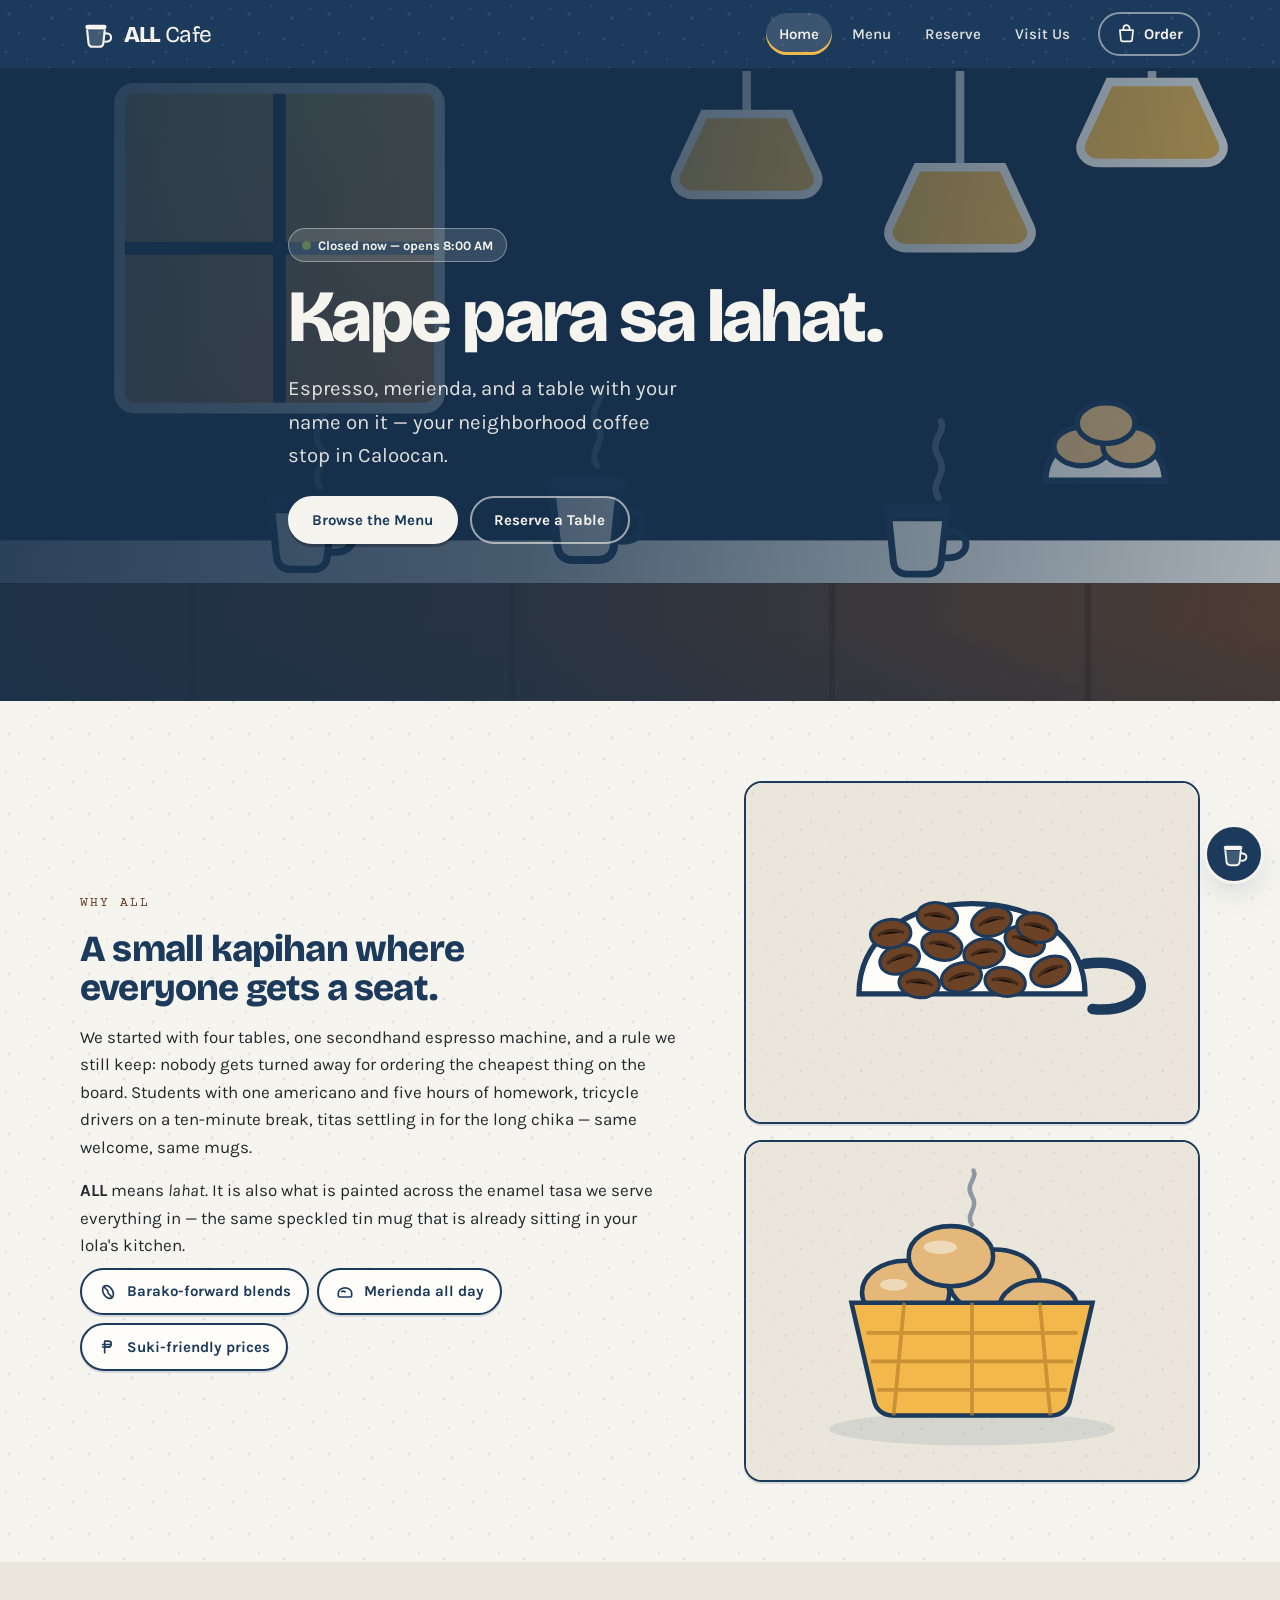
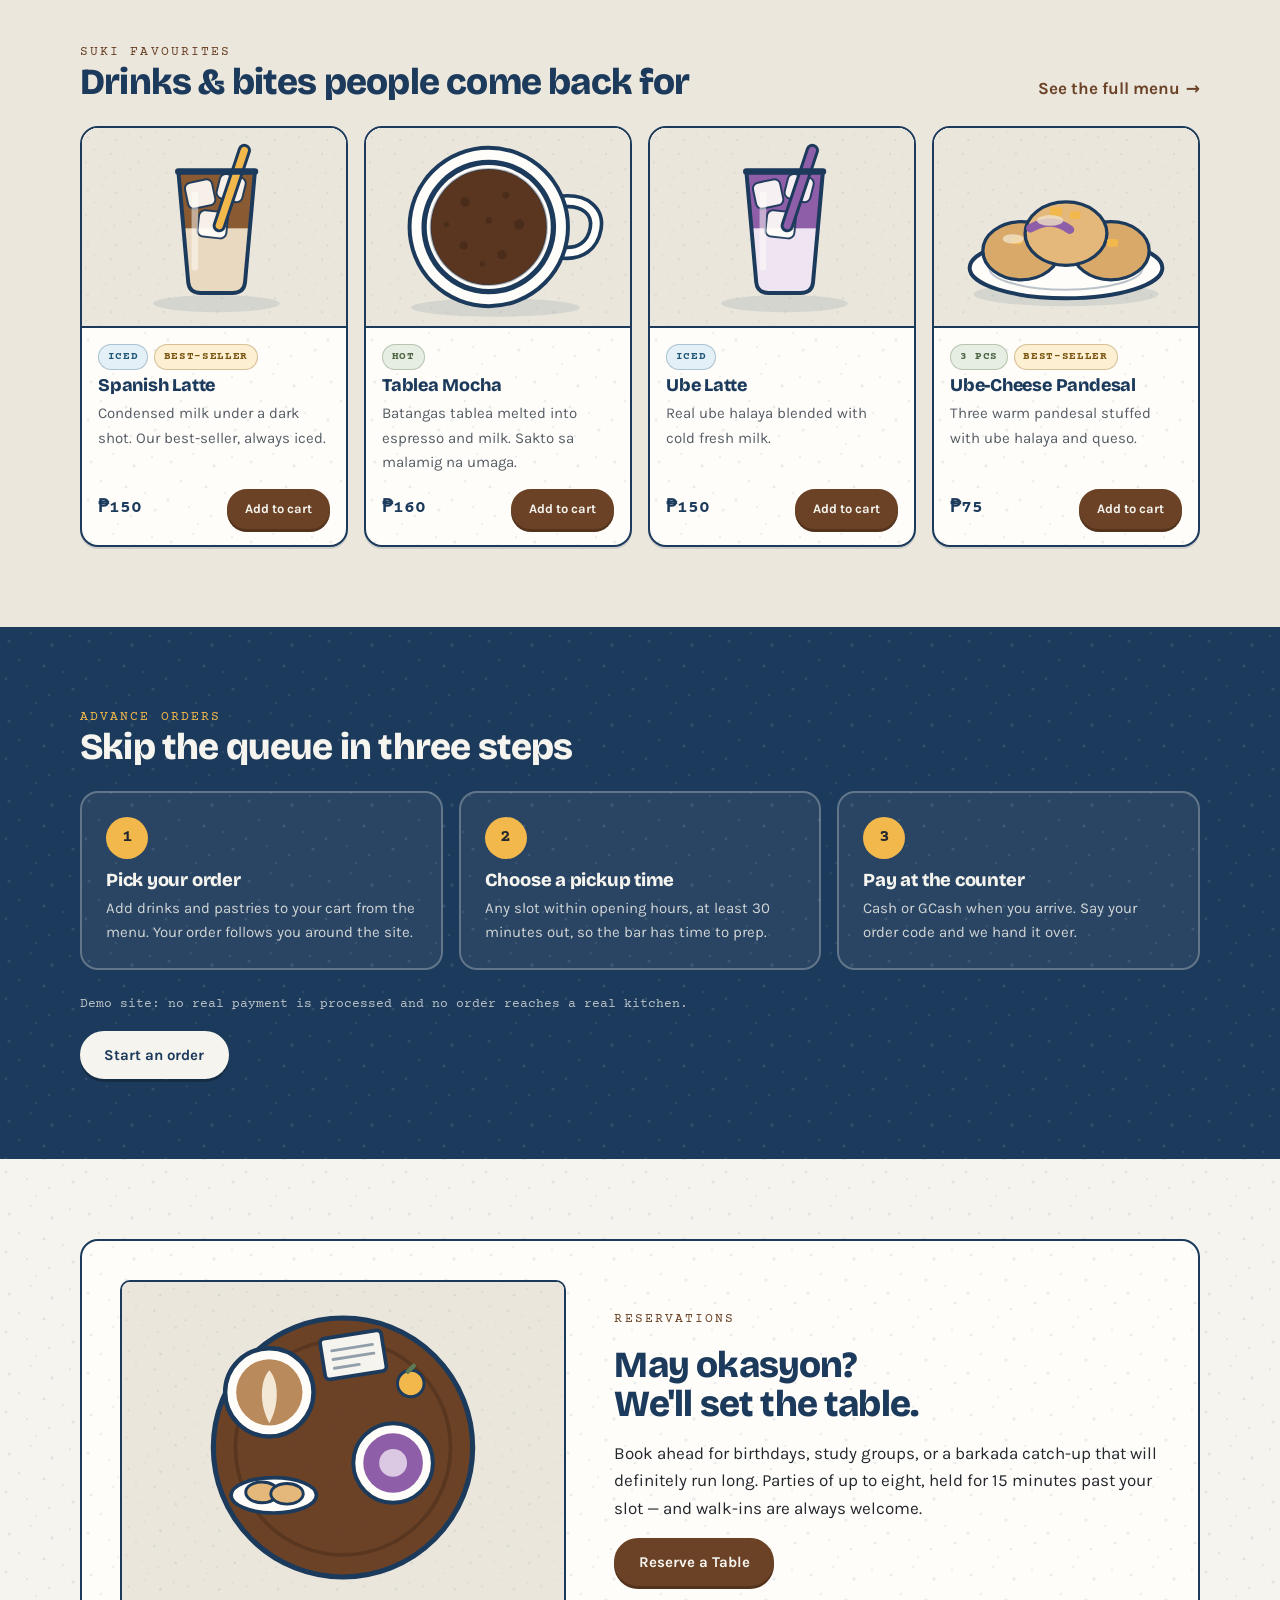
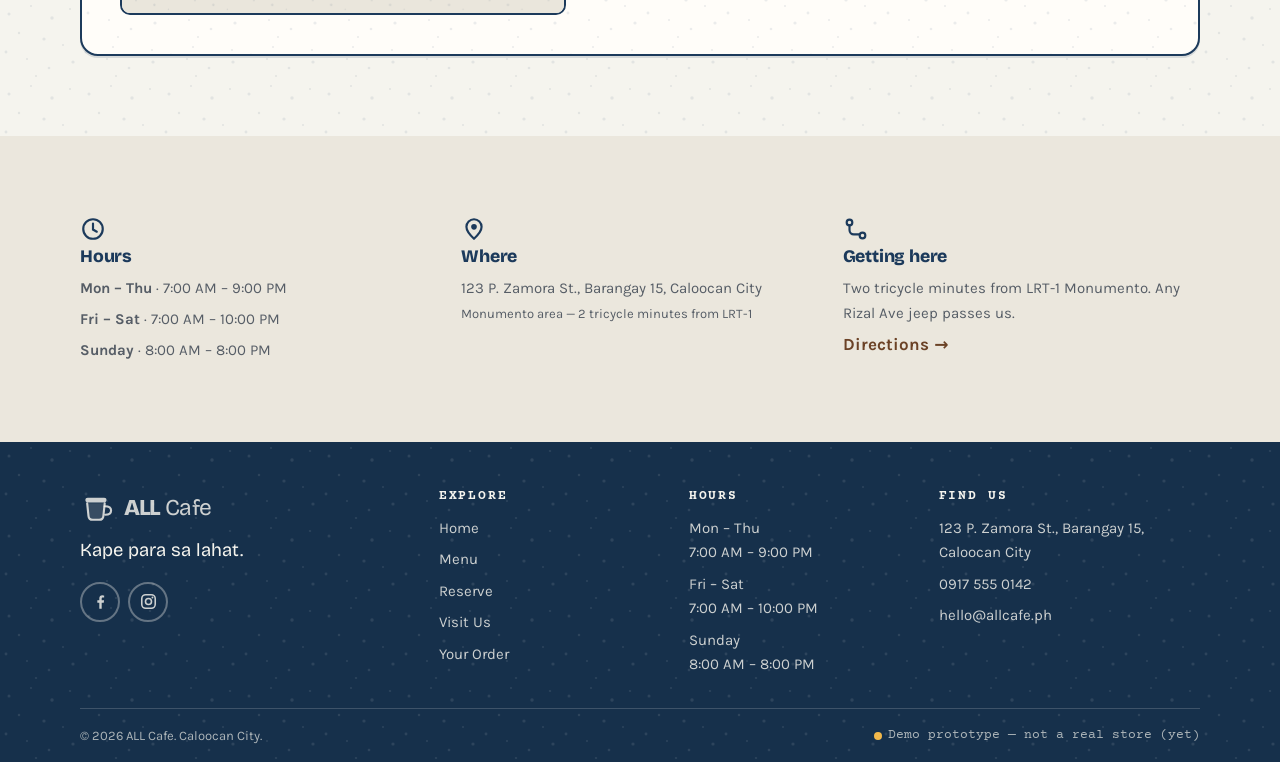
==== index.html @ f0636546 "Add files via upload" ====
<!DOCTYPE html>
<html lang="en">
<head>
<meta charset="utf-8">
<meta name="viewport" content="width=device-width, initial-scale=1">
<title>ALL Cafe — Kape para sa lahat. | Caloocan City</title>
<meta name="description" content="A neighborhood kapihan in Caloocan City. Espresso, merienda and a table with your name on it. Browse the menu, order ahead for pickup, or reserve a table.">
<meta name="theme-color" content="#1C3A5B">
<meta property="og:type" content="website">
<meta property="og:title" content="ALL Cafe — Kape para sa lahat.">
<meta property="og:description" content="A neighborhood kapihan in Caloocan City. Espresso, merienda and a table with your name on it.">
<meta property="og:image" content="images/hero/kapihan-counter.svg">
<link rel="icon" href="assets/favicon.svg" type="image/svg+xml">
<link rel="preconnect" href="https://fonts.googleapis.com">
<link rel="preconnect" href="https://fonts.gstatic.com" crossorigin>
<link rel="stylesheet" href="https://fonts.googleapis.com/css2?family=Bricolage+Grotesque:opsz,wght@12..96,400;12..96,600;12..96,800&family=Karla:wght@400;500;700&family=Courier+Prime:wght@400;700&display=swap">
<link rel="stylesheet" href="css/base.css">
<link rel="stylesheet" href="css/components.css">
<link rel="stylesheet" href="css/pages.css">
</head>
<body>

<div data-include="header"></div>
<noscript>
  <p class="noscript-note">
    This prototype uses JavaScript for its navigation, cart and chat.
    Pages: <a href="index.html">Home</a> · <a href="menu.html">Menu</a> ·
    <a href="reservation.html">Reserve</a> · <a href="contact.html">Visit Us</a> ·
    <a href="order.html">Your Order</a>
  </p>
</noscript>

<main id="main">

  <!-- ============================ Hero ============================ -->
  <section class="hero">
    <div class="hero__media">
      <img src="images/hero/kapihan-counter.svg" alt="The ALL Cafe counter at opening time, with enamel mugs steaming under warm pendant lights" width="1200" height="800">
    </div>
    <div class="wrap hero__inner">
      <p class="pill" data-open-status></p>
      <h1 class="hero__title">Kape para sa lahat.</h1>
      <p class="hero__sub">
        Espresso, merienda, and a table with your name on it &mdash;
        your neighborhood coffee stop in Caloocan.
      </p>
      <div class="hero__actions">
        <a class="btn btn--enamel" href="menu.html">Browse the Menu</a>
        <a class="btn btn--ghost-light" href="reservation.html">Reserve a Table</a>
      </div>
    </div>
  </section>

  <!-- ======================= Why ALL (story) ====================== -->
  <section class="section" aria-labelledby="why-heading">
    <div class="wrap story">
      <div class="story__copy stack">
        <p class="eyebrow">Why ALL</p>
        <h2 id="why-heading">A small kapihan where everyone gets a seat.</h2>
        <p>
          We started with four tables, one secondhand espresso machine, and a rule we still keep:
          nobody gets turned away for ordering the cheapest thing on the board. Students with one
          americano and five hours of homework, tricycle drivers on a ten-minute break, titas
          settling in for the long chika &mdash; same welcome, same mugs.
        </p>
        <p>
          <strong>ALL</strong> means <em>lahat</em>. It is also what is painted across the enamel
          tasa we serve everything in &mdash; the same speckled tin mug that is already sitting in
          your lola's kitchen.
        </p>
        <ul class="chip-row">
          <li class="chip"><img src="assets/icons/bean.svg" alt="" width="24" height="24">Barako-forward blends</li>
          <li class="chip"><img src="assets/icons/bread.svg" alt="" width="24" height="24">Merienda all day</li>
          <li class="chip"><img src="assets/icons/peso.svg" alt="" width="24" height="24">Suki-friendly prices</li>
        </ul>
      </div>
      <div class="story__art">
        <img class="tasa" src="images/story/roasted-beans.svg" alt="A scoop of freshly roasted barako beans" width="600" height="450" loading="lazy">
        <img class="tasa" src="images/story/pandesal-basket.svg" alt="A basket of warm pandesal on the counter" width="600" height="450" loading="lazy">
      </div>
    </div>
  </section>

  <!-- ======================== Featured menu ======================= -->
  <section class="section section--tint" aria-labelledby="featured-heading">
    <div class="wrap">
      <div class="section__head">
        <div>
          <p class="eyebrow">Suki favourites</p>
          <h2 id="featured-heading">Drinks &amp; bites people come back for</h2>
        </div>
        <a class="link-arrow" href="menu.html">See the full menu</a>
      </div>
      <div class="card-grid" data-featured-grid>
        <!-- rendered from menu-data.js by home.js -->
      </div>
    </div>
  </section>

  <!-- ==================== How ordering ahead works ================= -->
  <section class="section section--dark" aria-labelledby="how-heading">
    <div class="wrap">
      <p class="eyebrow">Advance orders</p>
      <h2 id="how-heading">Skip the queue in three steps</h2>
      <ol class="steps">
        <li class="step">
          <span class="step__num">1</span>
          <h3>Pick your order</h3>
          <p>Add drinks and pastries to your cart from the menu. Your order follows you around the site.</p>
        </li>
        <li class="step">
          <span class="step__num">2</span>
          <h3>Choose a pickup time</h3>
          <p>Any slot within opening hours, at least 30 minutes out, so the bar has time to prep.</p>
        </li>
        <li class="step">
          <span class="step__num">3</span>
          <h3>Pay at the counter</h3>
          <p>Cash or GCash when you arrive. Say your order code and we hand it over.</p>
        </li>
      </ol>
      <p class="how__note">Demo site: no real payment is processed and no order reaches a real kitchen.</p>
      <a class="btn btn--enamel" href="menu.html">Start an order</a>
    </div>
  </section>

  <!-- ===================== Reservation teaser ===================== -->
  <section class="section" aria-labelledby="reserve-heading">
    <div class="wrap teaser tasa">
      <div class="teaser__art">
        <img src="images/story/table-for-two.svg" alt="A table set for two with mugs, pandesal and a notebook, seen from above" width="600" height="450" loading="lazy">
      </div>
      <div class="teaser__copy stack">
        <p class="eyebrow">Reservations</p>
        <h2 id="reserve-heading">May okasyon? We'll set the table.</h2>
        <p>
          Book ahead for birthdays, study groups, or a barkada catch-up that will definitely run long.
          Parties of up to eight, held for 15 minutes past your slot &mdash; and walk-ins are always welcome.
        </p>
        <a class="btn btn--primary" href="reservation.html">Reserve a Table</a>
      </div>
    </div>
  </section>

  <!-- ========================= Visit strip ======================== -->
  <section class="section section--tint" aria-labelledby="visit-heading">
    <div class="wrap">
      <h2 id="visit-heading" class="visually-hidden">Visit us</h2>
      <div class="visit-strip">
        <div class="visit-strip__col">
          <img src="assets/icons/clock.svg" alt="" width="24" height="24">
          <h3>Hours</h3>
          <ul class="plain-list" data-hours-list></ul>
        </div>
        <div class="visit-strip__col">
          <img src="assets/icons/pin.svg" alt="" width="24" height="24">
          <h3>Where</h3>
          <p data-address></p>
        </div>
        <div class="visit-strip__col">
          <img src="assets/icons/route.svg" alt="" width="24" height="24">
          <h3>Getting here</h3>
          <p>Two tricycle minutes from LRT-1 Monumento. Any Rizal Ave jeep passes us.</p>
          <a class="link-arrow" href="contact.html">Directions</a>
        </div>
      </div>
    </div>
  </section>

</main>

<div data-include="footer"></div>

<script src="js/include.js" defer></script>
<script src="js/menu-data.js" defer></script>
<script src="js/cart.js" defer></script>
<script src="js/cards.js" defer></script>
<script src="js/chat.js" defer></script>
<script src="js/home.js" defer></script>
</body>
</html>
---- css/base.css ----
/* ==========================================================================
   ALL Cafe — base.css
   Reset, design tokens and typography. The palette comes from the enamel
   tasa: navy rim, speckled enamel white, espresso, ripe mango, leaf green.
   ========================================================================== */

:root {
  /* ---- colour ---- */
  --asul: #1C3A5B;          /* enamel-rim navy: header, footer, rims, display type */
  --asul-deep: #16304B;     /* pressed / footer base */
  --asul-soft: rgba(28, 58, 91, .14);
  --enamel: #F5F4EE;        /* speckled enamel white: page background */
  --enamel-2: #EBE7DD;      /* alternating band */
  --surface: #FFFDF9;       /* card face */
  --kape: #6B4226;          /* espresso: primary buttons + links (7.6:1 on enamel) */
  --kape-deep: #54331D;
  --mangga: #F2B84B;        /* ripe mango: prices, badges, cart dot (bg only) */
  --mangga-soft: #FCEFD2;
  --dahon: #5C7A54;         /* leaf green: fills, open-now dot */
  --dahon-ink: #4A6343;     /* the text-safe green (6.0:1 on enamel) */
  --dahon-soft: #E6EDE2;
  --tinta: #23282E;         /* ink: body copy (13.5:1 on enamel) */
  --tinta-soft: #565D66;
  --pula: #B3261E;          /* error only */
  --pula-soft: #FBEAE9;

  /* ---- type ---- */
  --font-display: 'Bricolage Grotesque', 'Arial Black', 'Segoe UI', system-ui, sans-serif;
  --font-body: 'Karla', 'Segoe UI', system-ui, -apple-system, sans-serif;
  --font-chit: 'Courier Prime', 'Courier New', ui-monospace, monospace;

  --fs-display: clamp(2.6rem, 1.55rem + 4.6vw, 4.6rem);
  --fs-h1: clamp(2rem, 1.42rem + 2.5vw, 3.1rem);
  --fs-h2: clamp(1.55rem, 1.22rem + 1.45vw, 2.3rem);
  --fs-h3: clamp(1.15rem, 1.05rem + .45vw, 1.4rem);
  --fs-body: 1.0625rem;
  --fs-sm: .9375rem;
  --fs-xs: .8125rem;

  /* ---- space (4px base) ---- */
  --s1: .25rem;  --s2: .5rem;   --s3: .75rem;  --s4: 1rem;
  --s5: 1.5rem;  --s6: 2rem;    --s7: 3rem;    --s8: 4.5rem;

  /* ---- shape ---- */
  --wrap: 1120px;
  --radius: 18px;
  --radius-sm: 10px;
  --radius-pill: 999px;
  --rim-w: 2px;
  --rim: var(--rim-w) solid var(--asul);
  --shadow-1: 0 2px 0 var(--asul-soft);
  --shadow-2: 0 14px 34px -18px rgba(28, 58, 91, .55);
  --header-h: 68px;

  /* The enamelware speckle, inlined so it costs no request.
     Source file: assets/speckle.svg — keep the two in step if you edit it. */
  --speckle: url("data:image/svg+xml,%3Csvg xmlns='http://www.w3.org/2000/svg' width='80' height='80' viewBox='0 0 80 80'%3E%3Cg fill='%231C3A5B' opacity='.09'%3E%3Ccircle cx='9' cy='14' r='1.5'/%3E%3Ccircle cx='31' cy='6' r='1'/%3E%3Ccircle cx='52' cy='18' r='1.7'/%3E%3Ccircle cx='70' cy='9' r='1.1'/%3E%3Ccircle cx='19' cy='33' r='1.2'/%3E%3Ccircle cx='44' cy='39' r='1.6'/%3E%3Ccircle cx='63' cy='45' r='1'/%3E%3Ccircle cx='6' cy='52' r='1.4'/%3E%3Ccircle cx='27' cy='59' r='1'/%3E%3Ccircle cx='49' cy='68' r='1.3'/%3E%3Ccircle cx='73' cy='62' r='1.6'/%3E%3Ccircle cx='36' cy='76' r='1.1'/%3E%3C/g%3E%3C/svg%3E");
  --speckle-light: url("data:image/svg+xml,%3Csvg xmlns='http://www.w3.org/2000/svg' width='80' height='80' viewBox='0 0 80 80'%3E%3Cg fill='%23F5F4EE' opacity='.10'%3E%3Ccircle cx='9' cy='14' r='1.5'/%3E%3Ccircle cx='31' cy='6' r='1'/%3E%3Ccircle cx='52' cy='18' r='1.7'/%3E%3Ccircle cx='70' cy='9' r='1.1'/%3E%3Ccircle cx='19' cy='33' r='1.2'/%3E%3Ccircle cx='44' cy='39' r='1.6'/%3E%3Ccircle cx='63' cy='45' r='1'/%3E%3Ccircle cx='6' cy='52' r='1.4'/%3E%3Ccircle cx='27' cy='59' r='1'/%3E%3Ccircle cx='49' cy='68' r='1.3'/%3E%3Ccircle cx='73' cy='62' r='1.6'/%3E%3Ccircle cx='36' cy='76' r='1.1'/%3E%3C/g%3E%3C/svg%3E");
}

/* ---------- reset ---------- */
*, *::before, *::after { box-sizing: border-box; }
* { margin: 0; }

/* Components below set `display` on classes, which would otherwise beat the
   user-agent [hidden] rule and leave hidden views on screen. The view
   switching on the order and reservation pages depends on this. */
[hidden] { display: none !important; }

html { -webkit-text-size-adjust: 100%; scroll-behavior: smooth; }

body {
  min-height: 100svh;
  display: flex;
  flex-direction: column;
  font-family: var(--font-body);
  font-size: var(--fs-body);
  line-height: 1.62;
  color: var(--tinta);
  background-color: var(--enamel);
  background-image: var(--speckle);
  -webkit-font-smoothing: antialiased;
}

img, svg, picture { display: block; max-width: 100%; }
img { height: auto; }
input, button, textarea, select { font: inherit; color: inherit; }
button { cursor: pointer; }

h1, h2, h3, h4 {
  font-family: var(--font-display);
  font-weight: 800;
  line-height: 1.06;
  letter-spacing: -.022em;
  color: var(--asul);
  text-wrap: balance;
}
h1 { font-size: var(--fs-h1); }
h2 { font-size: var(--fs-h2); }
h3 { font-size: var(--fs-h3); letter-spacing: -.012em; }
p { text-wrap: pretty; }

a { color: var(--kape); text-underline-offset: .18em; text-decoration-thickness: .08em; }
a:hover { color: var(--kape-deep); }

/* One focus style, legible on enamel and on navy alike. */
:focus-visible {
  outline: 3px solid var(--asul);
  outline-offset: 3px;
  border-radius: 4px;
}
.on-dark :focus-visible, .site-header :focus-visible, .site-footer :focus-visible {
  outline-color: var(--mangga);
}

/* ---------- layout helpers ---------- */
.wrap { width: min(100% - 2.5rem, var(--wrap)); margin-inline: auto; }
@media (max-width: 480px) { .wrap { width: min(100% - 1.75rem, var(--wrap)); } }

.section { padding-block: clamp(2.75rem, 1.5rem + 5vw, 5rem); }
.section--tint { background: var(--enamel-2); }
.section--dark { background: var(--asul); background-image: var(--speckle-light); color: var(--enamel); }
.section--dark h2, .section--dark h3 { color: var(--enamel); }

.stack > * + * { margin-top: var(--s4); }
.lede { font-size: clamp(1.05rem, 1rem + .35vw, 1.2rem); color: var(--tinta-soft); max-width: 62ch; }
.eyebrow {
  font-family: var(--font-chit);
  font-size: var(--fs-xs);
  letter-spacing: .16em;
  text-transform: uppercase;
  color: var(--kape);
}
.section--dark .eyebrow { color: var(--mangga); }

/* ---------- utilities ---------- */
.visually-hidden {
  position: absolute; width: 1px; height: 1px; padding: 0;
  overflow: hidden; clip: rect(0 0 0 0); clip-path: inset(50%); white-space: nowrap; border: 0;
}
.skip-link {
  position: absolute; left: var(--s4); top: -100px; z-index: 200;
  background: var(--mangga); color: var(--tinta);
  padding: var(--s3) var(--s4); border-radius: var(--radius-sm); font-weight: 700;
  transition: top .15s ease;
}
.skip-link:focus { top: var(--s3); }

.price { font-family: var(--font-chit); font-weight: 700; color: var(--asul); font-variant-numeric: tabular-nums; }
.text-center { text-align: center; }

/* The signature: a surface served on the cafe's own enamelware. */
.tasa {
  background-color: var(--surface);
  background-image: var(--speckle);
  border: var(--rim);
  border-radius: var(--radius);
  box-shadow: var(--shadow-1);
}

.noscript-note {
  background: var(--mangga); color: var(--tinta);
  padding: var(--s3) var(--s4); text-align: center; font-weight: 700; font-size: var(--fs-sm);
}

@media (prefers-reduced-motion: reduce) {
  html { scroll-behavior: auto; }
  *, *::before, *::after {
    animation-duration: .001ms !important; animation-iteration-count: 1 !important;
    transition-duration: .001ms !important; scroll-behavior: auto !important;
  }
}
---- css/components.css ----
/* ==========================================================================
   ALL Cafe — components.css
   The shared shell (header/footer), plus every reusable piece: buttons,
   enamel-rim cards, forms, toasts, steppers and the chat widget.
   ========================================================================== */

/* ==========================================================================
   1. Header
   ========================================================================== */
.site-header {
  position: sticky; top: 0; z-index: 60;
  background: var(--asul);
  background-image: var(--speckle-light);
  color: var(--enamel);
  border-bottom: 3px solid var(--asul-deep);
}
.header__inner {
  display: flex; align-items: center; gap: var(--s4);
  min-height: var(--header-h);
}

.logo {
  display: inline-flex; align-items: center; gap: .6rem;
  color: var(--enamel); text-decoration: none; flex: 0 0 auto;
}
.logo svg { width: 34px; height: 34px; flex: none; }
.logo__word {
  font-family: var(--font-display); font-size: 1.42rem; letter-spacing: -.03em;
  font-weight: 400; line-height: 1; padding-top: 2px;
}
.logo__word b { font-weight: 800; }

.nav { margin-inline-start: auto; }
.nav__list { display: flex; align-items: center; gap: var(--s2); list-style: none; padding: 0; }
.nav__link {
  display: block; padding: .55rem .8rem; border-radius: var(--radius-pill);
  color: var(--enamel); text-decoration: none; font-weight: 600; font-size: var(--fs-sm);
  opacity: .88; transition: background-color .16s ease, opacity .16s ease;
}
.nav__link:hover { color: var(--enamel); opacity: 1; background: rgba(245, 244, 238, .12); }
.nav__link[aria-current='page'] {
  opacity: 1; background: rgba(245, 244, 238, .14);
  box-shadow: inset 0 -3px 0 var(--mangga);
}

.header__actions { display: flex; align-items: center; gap: var(--s2); }

.cart-btn {
  position: relative; display: inline-flex; align-items: center; gap: .45rem;
  min-height: 44px; padding: .5rem .95rem;
  border: 2px solid rgba(245, 244, 238, .5); border-radius: var(--radius-pill);
  color: var(--enamel); text-decoration: none; font-weight: 700; font-size: var(--fs-sm);
  transition: background-color .16s ease, border-color .16s ease;
}
.cart-btn:hover { color: var(--enamel); background: rgba(245, 244, 238, .14); border-color: var(--enamel); }
.cart-btn svg { width: 21px; height: 21px; }
.cart-btn__count {
  min-width: 22px; height: 22px; padding: 0 .3rem;
  display: grid; place-items: center;
  background: var(--mangga); color: var(--tinta);
  border-radius: var(--radius-pill);
  font-family: var(--font-chit); font-weight: 700; font-size: .8rem; line-height: 1;
}
.cart-btn__count[hidden] { display: none; }
.cart-btn.is-bumped { animation: bump .38s ease; }
@keyframes bump { 30% { transform: scale(1.11); } 60% { transform: scale(.97); } }

.nav-toggle {
  display: none; width: 44px; height: 44px; place-items: center;
  background: transparent; border: 2px solid rgba(245, 244, 238, .5);
  border-radius: var(--radius-pill); color: var(--enamel);
}
.nav-toggle svg { width: 22px; height: 22px; }

/* full-screen sheet under 768px */
.mobile-nav {
  position: fixed; inset: var(--header-h) 0 0; z-index: 55;
  background: var(--asul); background-image: var(--speckle-light);
  padding: var(--s5) 0 var(--s7);
  overflow-y: auto;
}
.mobile-nav[hidden] { display: none; }
.mobile-nav__list { list-style: none; padding: 0; display: grid; gap: var(--s2); }
.mobile-nav__link {
  display: flex; align-items: center; justify-content: space-between;
  padding: var(--s4) var(--s4); min-height: 56px;
  color: var(--enamel); text-decoration: none;
  font-family: var(--font-display); font-size: 1.5rem; font-weight: 800; letter-spacing: -.02em;
  border: 2px solid rgba(245, 244, 238, .22); border-radius: var(--radius);
}
.mobile-nav__link[aria-current='page'] { border-color: var(--mangga); background: rgba(242, 184, 75, .14); }
.mobile-nav__link svg { width: 20px; height: 20px; opacity: .7; }
.mobile-nav__foot { margin-top: var(--s5); color: rgba(245, 244, 238, .75); font-size: var(--fs-sm); }

@media (max-width: 768px) {
  .nav { display: none; }
  .nav-toggle { display: grid; }
  .header__actions { margin-inline-start: auto; }
  .cart-btn__label { display: none; }
  .cart-btn { padding: .5rem .7rem; }
}
body.nav-open { overflow: hidden; }

/* ==========================================================================
   2. Footer
   ========================================================================== */
.site-footer {
  margin-top: auto;
  background: var(--asul-deep); background-image: var(--speckle-light);
  color: rgba(245, 244, 238, .82);
  padding-top: var(--s7);
  font-size: var(--fs-sm);
}
.footer__grid {
  display: grid; gap: var(--s6);
  grid-template-columns: 1.5fr 1fr 1fr 1.2fr;
  padding-bottom: var(--s6);
}
.footer h2 {
  color: var(--enamel); font-size: .82rem; letter-spacing: .14em; text-transform: uppercase;
  font-family: var(--font-chit); font-weight: 700; margin-bottom: var(--s3);
}
.footer__brand .logo { margin-bottom: var(--s3); }
.footer__tagline { font-family: var(--font-display); font-size: 1.15rem; color: var(--enamel); }
.footer ul { list-style: none; padding: 0; display: grid; gap: .45rem; }
.footer a { color: rgba(245, 244, 238, .82); text-decoration: none; }
.footer a:hover { color: var(--mangga); text-decoration: underline; }
.footer__social { display: flex; gap: var(--s2); margin-top: var(--s4); }
.footer__social a {
  width: 40px; height: 40px; display: grid; place-items: center;
  border: 2px solid rgba(245, 244, 238, .35); border-radius: var(--radius-pill);
}
.footer__social a:hover { border-color: var(--mangga); }
.footer__social svg { width: 19px; height: 19px; }
.footer__bar {
  border-top: 1px solid rgba(245, 244, 238, .18);
  padding-block: var(--s4);
  display: flex; flex-wrap: wrap; gap: var(--s3); justify-content: space-between;
  font-size: var(--fs-xs); color: rgba(245, 244, 238, .68);
}
.footer__demo {
  display: inline-flex; align-items: center; gap: .4rem;
  font-family: var(--font-chit);
}
.footer__demo::before { content: ''; width: 8px; height: 8px; border-radius: 50%; background: var(--mangga); }
@media (max-width: 860px) { .footer__grid { grid-template-columns: 1fr 1fr; } }
@media (max-width: 520px) { .footer__grid { grid-template-columns: 1fr; gap: var(--s5); } }

/* ==========================================================================
   3. Buttons
   ========================================================================== */
.btn {
  display: inline-flex; align-items: center; justify-content: center; gap: .5rem;
  min-height: 48px; padding: .7rem 1.4rem;
  border: 2px solid transparent; border-radius: var(--radius-pill);
  font-weight: 700; font-size: var(--fs-sm); line-height: 1.2;
  text-decoration: none; text-align: center;
  transition: transform .12s ease, background-color .16s ease, box-shadow .16s ease, border-color .16s ease;
}
.btn svg { width: 18px; height: 18px; flex: none; }
.btn:active { transform: translateY(2px); }

.btn--primary { background: var(--kape); border-color: var(--kape); color: var(--enamel); box-shadow: 0 3px 0 var(--kape-deep); }
.btn--primary:hover { background: var(--kape-deep); color: var(--enamel); }
.btn--primary:active { box-shadow: 0 1px 0 var(--kape-deep); }

.btn--outline { background: transparent; border-color: var(--asul); color: var(--asul); box-shadow: 0 3px 0 var(--asul-soft); }
.btn--outline:hover { background: rgba(28, 58, 91, .07); color: var(--asul); }
.btn--outline:active { box-shadow: 0 1px 0 var(--asul-soft); }

.btn--enamel { background: var(--enamel); border-color: var(--enamel); color: var(--asul); box-shadow: 0 3px 0 rgba(0, 0, 0, .25); }
.btn--enamel:hover { background: #fff; color: var(--asul); }

.btn--ghost-light { background: transparent; border-color: rgba(245, 244, 238, .6); color: var(--enamel); }
.btn--ghost-light:hover { background: rgba(245, 244, 238, .14); color: var(--enamel); }

.btn--sm { min-height: 40px; padding: .45rem 1rem; font-size: var(--fs-xs); }
.btn--block { width: 100%; }
.btn[disabled], .btn[aria-disabled='true'] { opacity: .55; pointer-events: none; }
.btn.is-loading { pointer-events: none; }
.btn.is-loading::before {
  content: ''; width: 15px; height: 15px; border-radius: 50%;
  border: 2px solid currentColor; border-top-color: transparent;
  animation: spin .7s linear infinite;
}
@keyframes spin { to { transform: rotate(360deg); } }

.link-arrow {
  display: inline-flex; align-items: center; gap: .35rem;
  font-weight: 700; text-decoration: none; color: var(--kape);
}
.link-arrow:hover { text-decoration: underline; }
.link-arrow::after { content: '→'; transition: transform .16s ease; }
.link-arrow:hover::after { transform: translateX(3px); }
.section--dark .link-arrow { color: var(--mangga); }

/* ==========================================================================
   4. Chips, tags, badges
   ========================================================================== */
.pill {
  display: inline-flex; align-items: center; gap: .45rem;
  padding: .35rem .8rem; border-radius: var(--radius-pill);
  background: rgba(245, 244, 238, .14); border: 1.5px solid rgba(245, 244, 238, .4);
  font-size: var(--fs-xs); font-weight: 700; color: var(--enamel);
}
.dot { width: 9px; height: 9px; border-radius: 50%; background: var(--dahon); flex: none; }
.dot--open { background: #7FCB6B; box-shadow: 0 0 0 4px rgba(127, 203, 107, .25); }

.tag {
  display: inline-block; padding: .16rem .55rem; border-radius: var(--radius-pill);
  font-family: var(--font-chit); font-size: .7rem; font-weight: 700;
  letter-spacing: .06em; text-transform: uppercase;
  background: var(--dahon-soft); color: var(--dahon-ink); border: 1px solid rgba(92, 122, 84, .35);
}
.tag--iced { background: #E4F0F7; color: #1F5876; border-color: rgba(31, 88, 118, .3); }
.tag--best { background: var(--mangga-soft); color: #7A5410; border-color: rgba(122, 84, 16, .3); }

.chip {
  display: inline-flex; align-items: center; gap: .55rem;
  padding: .6rem 1rem; border-radius: var(--radius-pill);
  background: var(--surface); border: var(--rim); box-shadow: var(--shadow-1);
  font-weight: 700; font-size: var(--fs-sm); color: var(--asul);
}
.chip img { width: 20px; height: 20px; }

/* ==========================================================================
   5. Cards (menu + generic)
   ========================================================================== */
.card-grid {
  display: grid; gap: var(--s4);
  grid-template-columns: repeat(auto-fill, minmax(232px, 1fr));
}
.card {
  display: flex; flex-direction: column; overflow: hidden;
  transition: transform .16s ease, box-shadow .16s ease;
}
.card:hover { transform: translateY(-3px); box-shadow: var(--shadow-2); }
.card__media { aspect-ratio: 4 / 3; background: var(--enamel-2); border-bottom: var(--rim); }
.card__media img { width: 100%; height: 100%; object-fit: cover; }
.card__body { padding: var(--s4); display: flex; flex-direction: column; gap: .4rem; flex: 1; }
.card__title { font-size: 1.12rem; }
.card__desc { font-size: var(--fs-sm); color: var(--tinta-soft); flex: 1; }
.card__foot { display: flex; align-items: center; justify-content: space-between; gap: var(--s3); margin-top: var(--s2); }
.card__price { font-size: 1.15rem; }
.card__tags { display: flex; gap: .35rem; flex-wrap: wrap; }

/* the add button flashes its own confirmation before settling back */
.add-btn.is-added {
  background: var(--dahon-ink); border-color: var(--dahon-ink); box-shadow: 0 3px 0 #35492F; color: var(--enamel);
}

.info-card { padding: var(--s5); display: flex; flex-direction: column; gap: var(--s3); }
.info-card__icon {
  width: 46px; height: 46px; display: grid; place-items: center;
  background: var(--mangga-soft); border: var(--rim); border-radius: var(--radius-pill);
}
.info-card__icon img { width: 22px; height: 22px; }
.info-card h3 { font-size: 1.2rem; }
.info-card ul { list-style: none; padding: 0; display: grid; gap: .3rem; }

/* ==========================================================================
   6. Forms
   ========================================================================== */
.form { display: grid; gap: var(--s4); }
.form__row { display: grid; gap: var(--s4); grid-template-columns: 1fr 1fr; }
@media (max-width: 620px) { .form__row { grid-template-columns: 1fr; } }

/* align-content keeps inputs on the same line across a row when one field
   carries a hint and its neighbour does not. */
.field { display: grid; gap: .35rem; align-content: start; }
.field__label { font-weight: 700; font-size: var(--fs-sm); color: var(--asul); }
.field__req { color: var(--kape); }
.field__hint { font-size: var(--fs-xs); color: var(--tinta-soft); }
.field input, .field select, .field textarea {
  width: 100%; min-height: 48px; padding: .7rem .85rem;
  background: var(--surface); color: var(--tinta);
  border: 2px solid rgba(28, 58, 91, .34); border-radius: var(--radius-sm);
  transition: border-color .14s ease, box-shadow .14s ease;
}
.field textarea { min-height: 104px; resize: vertical; }
.field input:hover, .field select:hover, .field textarea:hover { border-color: rgba(28, 58, 91, .6); }
.field input:focus, .field select:focus, .field textarea:focus {
  outline: none; border-color: var(--asul); box-shadow: 0 0 0 4px rgba(242, 184, 75, .45);
}
.field select {
  appearance: none;
  background-image: url("data:image/svg+xml,%3Csvg xmlns='http://www.w3.org/2000/svg' viewBox='0 0 24 24' fill='none' stroke='%231C3A5B' stroke-width='2.5' stroke-linecap='round'%3E%3Cpath d='m6 9 6 6 6-6'/%3E%3C/svg%3E");
  background-repeat: no-repeat; background-position: right .7rem center; background-size: 20px;
  padding-right: 2.4rem;
}
.field__error {
  display: none; align-items: center; gap: .35rem;
  font-size: var(--fs-xs); font-weight: 700; color: var(--pula);
}
.field__error::before { content: '!'; display: grid; place-items: center; width: 15px; height: 15px; border-radius: 50%; background: var(--pula); color: #fff; font-size: 10px; flex: none; }
.field.is-invalid .field__error { display: flex; }
.field.is-invalid input, .field.is-invalid select, .field.is-invalid textarea {
  border-color: var(--pula); background: var(--pula-soft);
}
.counter { font-family: var(--font-chit); font-size: var(--fs-xs); color: var(--tinta-soft); justify-self: end; }
.counter.is-near { color: var(--pula); font-weight: 700; }

.form-note {
  display: flex; gap: .6rem; align-items: flex-start;
  padding: var(--s3) var(--s4); border-radius: var(--radius-sm);
  background: var(--mangga-soft); border: 1.5px solid rgba(122, 84, 16, .28);
  font-size: var(--fs-sm);
}
.form-error-summary {
  padding: var(--s3) var(--s4); border-radius: var(--radius-sm);
  background: var(--pula-soft); border: 2px solid var(--pula);
  color: #7A1B15; font-size: var(--fs-sm); font-weight: 700;
}
.form-error-summary[hidden] { display: none; }

/* ==========================================================================
   7. Quantity stepper
   ========================================================================== */
.stepper {
  display: inline-flex; align-items: center;
  border: var(--rim); border-radius: var(--radius-pill); background: var(--surface);
  overflow: hidden;
}
.stepper button {
  width: 40px; height: 40px; display: grid; place-items: center;
  background: transparent; border: 0; color: var(--asul); font-size: 1.25rem; line-height: 1;
}
.stepper button:hover:not([disabled]) { background: rgba(28, 58, 91, .09); }
.stepper button[disabled] { opacity: .35; cursor: not-allowed; }
.stepper input {
  width: 44px; height: 40px; text-align: center; border: 0;
  border-inline: var(--rim); background: transparent;
  font-family: var(--font-chit); font-weight: 700; font-variant-numeric: tabular-nums;
}
.stepper input::-webkit-outer-spin-button, .stepper input::-webkit-inner-spin-button { -webkit-appearance: none; margin: 0; }
.stepper input[type=number] { -moz-appearance: textfield; }
.stepper input:focus { outline: none; box-shadow: inset 0 0 0 2px var(--mangga); }

/* ==========================================================================
   8. Toasts
   ========================================================================== */
.toast-region {
  position: fixed; left: var(--s4); bottom: var(--s4); z-index: 90;
  display: grid; gap: var(--s2); width: min(22rem, calc(100vw - 6.5rem));
  pointer-events: none;
}
.toast {
  display: flex; align-items: center; gap: var(--s3);
  padding: var(--s3) var(--s4);
  background: var(--asul); background-image: var(--speckle-light); color: var(--enamel);
  border: 2px solid var(--asul-deep); border-radius: var(--radius);
  box-shadow: var(--shadow-2); pointer-events: auto;
  animation: toast-in .22s ease-out;
}
.toast__text { flex: 1; font-size: var(--fs-sm); }
.toast__text b { color: var(--mangga); }
.toast__action {
  color: var(--mangga); font-weight: 700; font-size: var(--fs-sm);
  background: transparent; border: 2px solid rgba(242, 184, 75, .55); border-radius: var(--radius-pill);
  padding: .35rem .8rem; text-decoration: none; white-space: nowrap;
}
.toast__action:hover { background: rgba(242, 184, 75, .18); color: var(--mangga); }
.toast.is-leaving { animation: toast-out .2s ease-in forwards; }
@keyframes toast-in { from { opacity: 0; transform: translateY(14px); } }
@keyframes toast-out { to { opacity: 0; transform: translateY(10px); } }
@media (max-width: 560px) {
  .toast-region { left: var(--s3); right: 5.6rem; bottom: var(--s3); width: auto; }
}

/* ==========================================================================
   9. Chat widget
   ========================================================================== */
.chat-fab {
  position: fixed; right: var(--s4); bottom: var(--s4); z-index: 80;
  width: 60px; height: 60px; display: grid; place-items: center;
  background: var(--asul); color: var(--enamel);
  border: 3px solid var(--enamel); border-radius: var(--radius-pill);
  box-shadow: var(--shadow-2);
  transition: transform .16s ease;
}
.chat-fab:hover { transform: scale(1.06); }
.chat-fab svg { width: 30px; height: 30px; }
.chat-fab::after {
  content: ''; position: absolute; inset: -3px; border-radius: var(--radius-pill);
  border: 3px solid var(--mangga); opacity: 0;
}
.chat-fab.is-pulsing::after { animation: pulse 2.1s ease-out 3; }
@keyframes pulse {
  0% { opacity: .9; transform: scale(1); }
  70% { opacity: 0; transform: scale(1.45); }
  100% { opacity: 0; transform: scale(1.45); }
}
.chat-fab[aria-expanded='true'] .chat-fab__open { display: none; }
.chat-fab:not([aria-expanded='true']) .chat-fab__close { display: none; }

.chat-panel {
  position: fixed; right: var(--s4); bottom: calc(var(--s4) + 74px); z-index: 85;
  width: 360px; height: min(560px, calc(100svh - 140px));
  display: flex; flex-direction: column; overflow: hidden;
  background: var(--enamel); background-image: var(--speckle);
  border: 3px solid var(--asul); border-radius: var(--radius);
  box-shadow: var(--shadow-2);
  animation: chat-in .2s ease-out;
}
.chat-panel[hidden] { display: none; }
@keyframes chat-in { from { opacity: 0; transform: translateY(12px) scale(.98); } }

.chat-head {
  display: flex; align-items: center; gap: var(--s3);
  padding: var(--s3) var(--s4);
  background: var(--asul); background-image: var(--speckle-light); color: var(--enamel);
}
.chat-head svg { width: 30px; height: 30px; flex: none; }
.chat-head__title { font-family: var(--font-display); font-weight: 800; font-size: 1.02rem; line-height: 1.15; }
.chat-head__sub { font-size: .72rem; opacity: .78; display: flex; align-items: center; gap: .35rem; }
.chat-close {
  margin-inline-start: auto; width: 36px; height: 36px; display: grid; place-items: center;
  background: transparent; border: 2px solid rgba(245, 244, 238, .45); border-radius: var(--radius-pill); color: var(--enamel);
}
.chat-close:hover { background: rgba(245, 244, 238, .16); }
.chat-close svg { width: 16px; height: 16px; }

.chat-log {
  flex: 1; overflow-y: auto; padding: var(--s4);
  display: flex; flex-direction: column; gap: var(--s3);
  scrollbar-width: thin;
}
.chat-msg { max-width: 84%; display: flex; flex-direction: column; gap: .4rem; }
.chat-msg__bubble {
  padding: .6rem .85rem; border-radius: 14px; font-size: var(--fs-sm); line-height: 1.5;
}
.chat-msg--bot { align-self: flex-start; }
.chat-msg--bot .chat-msg__bubble {
  background: var(--surface); border: var(--rim); border-bottom-left-radius: 4px; color: var(--tinta);
}
.chat-msg--user { align-self: flex-end; align-items: flex-end; }
.chat-msg--user .chat-msg__bubble {
  background: var(--kape); color: var(--enamel); border-bottom-right-radius: 4px;
}
.chat-msg__bubble b { color: var(--asul); }
.chat-msg--user .chat-msg__bubble b { color: var(--mangga); }
.chat-msg__actions { display: flex; flex-wrap: wrap; gap: .4rem; }
.chat-msg__action {
  display: inline-flex; align-items: center; gap: .3rem;
  padding: .35rem .75rem; border-radius: var(--radius-pill);
  background: var(--mangga-soft); border: 1.5px solid var(--asul); color: var(--asul);
  font-size: var(--fs-xs); font-weight: 700; text-decoration: none;
}
.chat-msg__action:hover { background: var(--mangga); color: var(--asul); }

.chat-typing { display: flex; gap: .25rem; padding: .7rem .85rem; }
.chat-typing span {
  width: 7px; height: 7px; border-radius: 50%; background: var(--asul); opacity: .5;
  animation: blink 1.1s infinite;
}
.chat-typing span:nth-child(2) { animation-delay: .17s; }
.chat-typing span:nth-child(3) { animation-delay: .34s; }
@keyframes blink { 0%, 60%, 100% { opacity: .28; transform: translateY(0); } 30% { opacity: .95; transform: translateY(-3px); } }

.chat-chips {
  display: flex; gap: .4rem; flex-wrap: wrap;
  padding: var(--s3) var(--s4); border-top: 1.5px solid var(--asul-soft);
  background: rgba(255, 253, 249, .8);
}
.chat-chip {
  padding: .4rem .8rem; border-radius: var(--radius-pill);
  background: var(--surface); border: 1.5px solid var(--asul); color: var(--asul);
  font-size: var(--fs-xs); font-weight: 700;
}
.chat-chip:hover { background: var(--asul); color: var(--enamel); }

.chat-form { display: flex; gap: var(--s2); padding: var(--s3) var(--s4) var(--s4); }
.chat-form input {
  flex: 1; min-height: 44px; padding: .55rem .8rem;
  background: var(--surface); border: 2px solid var(--asul); border-radius: var(--radius-pill);
}
.chat-form input:focus { outline: none; box-shadow: 0 0 0 4px rgba(242, 184, 75, .45); }
.chat-send {
  width: 44px; height: 44px; display: grid; place-items: center; flex: none;
  background: var(--kape); color: var(--enamel); border: 2px solid var(--kape);
  border-radius: var(--radius-pill);
}
.chat-send:hover { background: var(--kape-deep); }
.chat-send svg { width: 19px; height: 19px; }

@media (max-width: 560px) {
  .chat-panel {
    right: 0; left: 0; bottom: 0; width: auto;
    height: min(86svh, 620px);
    border-radius: var(--radius) var(--radius) 0 0; border-bottom: 0;
  }
  .chat-fab { width: 56px; height: 56px; }
}

/* ==========================================================================
   10. Misc shared blocks
   ========================================================================== */
.page-head {
  background: var(--asul); background-image: var(--speckle-light); color: var(--enamel);
  padding-block: clamp(2rem, 1.2rem + 3.2vw, 3.4rem);
}
.page-head h1 { color: var(--enamel); }
.page-head p { color: rgba(245, 244, 238, .84); max-width: 58ch; margin-top: var(--s3); }
.page-head .eyebrow { color: var(--mangga); }

.faq { display: grid; gap: var(--s3); }
.faq details { padding: var(--s4) var(--s5); }
.faq summary {
  cursor: pointer; font-family: var(--font-display); font-weight: 800; font-size: 1.08rem;
  color: var(--asul); list-style: none; display: flex; justify-content: space-between; gap: var(--s3);
}
.faq summary::-webkit-details-marker { display: none; }
.faq summary::after { content: '+'; font-size: 1.5rem; line-height: 1; color: var(--kape); }
.faq details[open] summary::after { content: '\2212'; }
.faq details p { margin-top: var(--s3); font-size: var(--fs-sm); color: var(--tinta-soft); }

.banner {
  display: flex; flex-wrap: wrap; align-items: center; gap: var(--s3) var(--s4);
  padding: var(--s4) var(--s5); margin-bottom: var(--s5);
  background: var(--dahon-soft); border: 2px solid var(--dahon-ink); border-radius: var(--radius);
}
.banner[hidden] { display: none; }
.banner__text { flex: 1; min-width: 15rem; font-size: var(--fs-sm); }
.banner__text strong { font-family: var(--font-chit); color: var(--dahon-ink); }
.banner__actions { display: flex; gap: var(--s2); flex-wrap: wrap; }

.empty-state {
  display: grid; justify-items: center; text-align: center; gap: var(--s4);
  padding: var(--s7) var(--s5);
}
.empty-state img { width: min(280px, 70%); }

/* receipt chit — the order summary, printed like a kapihan receipt */
.chit {
  font-family: var(--font-chit);
  padding: var(--s5);
  position: relative;
}
.chit h3 { font-family: var(--font-chit); font-size: .95rem; letter-spacing: .12em; text-transform: uppercase; }
.chit__rows { display: grid; gap: .55rem; margin-block: var(--s4); font-size: var(--fs-sm); }
.chit__row { display: flex; justify-content: space-between; gap: var(--s3); }
.chit__row span:last-child { font-variant-numeric: tabular-nums; white-space: nowrap; }
.chit__rule { border: 0; border-top: 2px dashed var(--asul-soft); margin-block: var(--s3); }
.chit__total { display: flex; justify-content: space-between; align-items: baseline; gap: var(--s3); font-size: 1.25rem; font-weight: 700; color: var(--asul); }
.chit__free { color: var(--dahon-ink); }
.chit__note { font-size: var(--fs-xs); color: var(--tinta-soft); margin-top: var(--s3); }
---- css/pages.css ----
/* ==========================================================================
   ALL Cafe — pages.css
   Section layouts that belong to one page. Anything reused twice has
   already been promoted into components.css.
   ========================================================================== */

/* Shared bits of page furniture */
.section__head {
  display: flex; flex-wrap: wrap; align-items: flex-end; justify-content: space-between;
  gap: var(--s4); margin-bottom: var(--s5);
}
.section-title {
  font-size: clamp(1.3rem, 1.15rem + .6vw, 1.6rem);
  margin-bottom: var(--s4);
}
.section-tight { margin-top: var(--s7); }
.plain-list { list-style: none; padding: 0; display: grid; gap: .4rem; }
.panel { padding: clamp(var(--s4), 3vw, var(--s6)); }

/* ==========================================================================
   Home — hero
   ========================================================================== */
.hero {
  position: relative; isolation: isolate;
  display: grid; align-items: center;
  min-height: clamp(460px, 70svh, 660px);
  background: var(--asul-deep);
  color: var(--enamel);
  overflow: hidden;
}
.hero__media { position: absolute; inset: 0; z-index: -2; }
.hero__media img { width: 100%; height: 100%; object-fit: cover; object-position: center 38%; }
/* Heavy enough on the left to carry white text, light enough on the right
   that the counter scene still reads as a picture. */
.hero::after {
  content: ''; position: absolute; inset: 0; z-index: -1;
  background:
    linear-gradient(100deg, rgba(22, 48, 75, .93) 0%, rgba(22, 48, 75, .78) 44%, rgba(22, 48, 75, .34) 100%);
}
.hero__inner { padding-block: clamp(var(--s6), 8vw, var(--s8)); max-width: 44rem; }
.hero__title {
  color: var(--enamel);
  font-size: var(--fs-display);
  margin-block: var(--s4) var(--s4);
  letter-spacing: -.035em;
}
.hero__sub { font-size: clamp(1.05rem, .98rem + .5vw, 1.28rem); color: rgba(245, 244, 238, .9); max-width: 34ch; }
.hero__actions { display: flex; flex-wrap: wrap; gap: var(--s3); margin-top: var(--s5); }
@media (max-width: 640px) {
  .hero::after { background: linear-gradient(180deg, rgba(22, 48, 75, .82) 0%, rgba(22, 48, 75, .94) 70%); }
  .hero__actions .btn { flex: 1 1 12rem; }
}

/* ==========================================================================
   Home — story, steps, teaser, visit strip
   ========================================================================== */
.story { display: grid; gap: clamp(var(--s5), 4vw, var(--s7)); grid-template-columns: 1.15fr .85fr; align-items: center; }
.story__art { display: grid; gap: var(--s4); }
.story__art img { width: 100%; overflow: hidden; }
.chip-row { list-style: none; padding: 0; display: flex; flex-wrap: wrap; gap: var(--s2); margin-top: var(--s2); }
@media (max-width: 860px) {
  .story { grid-template-columns: 1fr; }
  .story__art { grid-template-columns: 1fr 1fr; }
}
@media (max-width: 520px) { .story__art { grid-template-columns: 1fr; } }

.steps {
  list-style: none; padding: 0; margin-block: var(--s5);
  display: grid; gap: var(--s4); grid-template-columns: repeat(3, 1fr);
  counter-reset: step;
}
.step {
  padding: var(--s5);
  border: 2px solid rgba(245, 244, 238, .28); border-radius: var(--radius);
  background: rgba(245, 244, 238, .06);
}
.step__num {
  display: grid; place-items: center; width: 42px; height: 42px; margin-bottom: var(--s3);
  background: var(--mangga); color: var(--tinta);
  border-radius: var(--radius-pill);
  font-family: var(--font-chit); font-weight: 700; font-size: 1.15rem;
}
.step h3 { color: var(--enamel); font-size: 1.15rem; margin-bottom: .35rem; }
.step p { color: rgba(245, 244, 238, .82); font-size: var(--fs-sm); }
.how__note {
  font-family: var(--font-chit); font-size: var(--fs-xs);
  color: rgba(245, 244, 238, .72); margin-bottom: var(--s4);
}
@media (max-width: 780px) { .steps { grid-template-columns: 1fr; } }

.teaser {
  display: grid; grid-template-columns: .9fr 1.1fr; align-items: center;
  gap: clamp(var(--s5), 4vw, var(--s7));
  padding: clamp(var(--s5), 3vw, var(--s7));
}
.teaser__art img { width: 100%; border-radius: var(--radius-sm); border: var(--rim); }
@media (max-width: 780px) { .teaser { grid-template-columns: 1fr; } }

.visit-strip { display: grid; gap: var(--s5); grid-template-columns: repeat(3, 1fr); }
.visit-strip__col { display: grid; gap: .4rem; align-content: start; }
.visit-strip__col img { width: 26px; height: 26px; }
.visit-strip__col h3 { font-size: 1.1rem; margin-bottom: .2rem; }
.visit-strip__col p, .visit-strip__col li { font-size: var(--fs-sm); color: var(--tinta-soft); }
@media (max-width: 780px) { .visit-strip { grid-template-columns: 1fr; } }

/* ==========================================================================
   Menu — sticky category tabs + sections
   ========================================================================== */
.tabs {
  position: sticky; top: var(--header-h); z-index: 40;
  background: var(--enamel); background-image: var(--speckle);
  border-bottom: 2px solid var(--asul-soft);
}
.tabs__inner {
  display: flex; gap: var(--s2); padding-block: var(--s3);
  overflow-x: auto; scrollbar-width: none;
}
.tabs__inner::-webkit-scrollbar { display: none; }
.tab {
  flex: none; padding: .5rem 1.05rem; border-radius: var(--radius-pill);
  border: 2px solid var(--asul); background: var(--surface); color: var(--asul);
  font-weight: 700; font-size: var(--fs-sm); text-decoration: none; white-space: nowrap;
  transition: background-color .16s ease, color .16s ease;
}
.tab:hover { background: rgba(28, 58, 91, .1); color: var(--asul); }
.tab.is-active { background: var(--asul); color: var(--enamel); }

.menu-sections { padding-block: var(--s6); }
.menu-section + .menu-section { margin-top: var(--s7); }
.menu-section {
  /* clears the sticky header + tab bar when jumped to */
  scroll-margin-top: calc(var(--header-h) + 68px);
}
.menu-section__head {
  display: flex; flex-wrap: wrap; align-items: baseline; gap: var(--s3);
  padding-bottom: var(--s3); margin-bottom: var(--s5);
  border-bottom: 3px solid var(--asul);
}
.menu-section__head h2 { font-size: clamp(1.5rem, 1.25rem + 1.2vw, 2rem); }
.menu-section__note { font-family: var(--font-chit); font-size: var(--fs-xs); color: var(--kape); margin-inline-start: auto; }

.goodtoknow { padding: clamp(var(--s5), 3vw, var(--s6)); }
.goodtoknow h2 { font-size: 1.4rem; margin-bottom: var(--s4); }
.goodtoknow li { font-size: var(--fs-sm); color: var(--tinta-soft); padding-left: 1.1rem; position: relative; }
.goodtoknow li::before { content: '·'; position: absolute; left: 0; color: var(--kape); font-weight: 700; font-size: 1.4rem; line-height: 1; }
.goodtoknow strong { color: var(--asul); }

/* ==========================================================================
   Advance order
   ========================================================================== */
.order-layout {
  display: grid; gap: clamp(var(--s4), 3vw, var(--s6));
  grid-template-columns: minmax(0, 1.6fr) minmax(288px, .95fr);
  align-items: start;
}
.order-main { min-width: 0; }
.order-side { position: sticky; top: calc(var(--header-h) + var(--s4)); }
@media (max-width: 900px) {
  .order-layout { grid-template-columns: 1fr; }
  .order-side { position: static; }
}

.cart-list { list-style: none; padding: 0; display: grid; gap: var(--s3); }
.cart-row {
  display: grid; align-items: center; gap: var(--s3) var(--s4);
  grid-template-columns: 84px minmax(0, 1fr) auto auto auto;
  padding: var(--s3);
  background-color: var(--surface); background-image: var(--speckle);
  border: var(--rim); border-radius: var(--radius);
}
.cart-row__media {
  width: 84px; aspect-ratio: 1; overflow: hidden;
  border: var(--rim); border-radius: var(--radius-sm); background: var(--enamel-2);
}
.cart-row__media img { width: 100%; height: 100%; object-fit: cover; }
.cart-row__name { font-family: var(--font-display); font-weight: 800; font-size: 1.05rem; color: var(--asul); }
.cart-row__unit { font-size: var(--fs-xs); color: var(--tinta-soft); font-family: var(--font-chit); }
.cart-row__total { font-family: var(--font-chit); font-weight: 700; font-size: 1.05rem; color: var(--asul); min-width: 5ch; text-align: right; }
.cart-row__remove {
  background: transparent; border: 2px solid transparent; border-radius: var(--radius-pill);
  width: 38px; height: 38px; display: grid; place-items: center; color: var(--tinta-soft);
}
.cart-row__remove:hover { color: var(--pula); border-color: var(--pula); background: var(--pula-soft); }
.cart-row__remove svg { width: 16px; height: 16px; }
/* On a phone the row folds to two lines: art + name + remove up top,
   stepper and line total underneath. */
@media (max-width: 620px) {
  .cart-row { grid-template-columns: 68px minmax(0, 1fr) auto; }
  .cart-row__media { width: 68px; grid-row: 1; grid-column: 1; }
  .cart-row > div:nth-child(2) { grid-row: 1; grid-column: 2; }
  .cart-row__remove { grid-row: 1; grid-column: 3; align-self: start; }
  .cart-row__qty { grid-row: 2; grid-column: 1 / 3; }
  .cart-row__total { grid-row: 2; grid-column: 3; }
}

.chit--flat { border: 2px dashed var(--asul-soft); box-shadow: none; background: rgba(255, 253, 249, .6); margin-block: var(--s5); }
.chit .btn { margin-top: var(--s4); }

.confirm { padding: clamp(var(--s5), 4vw, var(--s7)); max-width: 46rem; margin-inline: auto; }
.confirm__badge {
  display: inline-flex; align-items: center; gap: .5rem;
  padding: .3rem .85rem; border-radius: var(--radius-pill);
  background: var(--dahon-soft); border: 1.5px solid var(--dahon-ink); color: var(--dahon-ink);
  font-size: var(--fs-xs); font-weight: 700; margin-bottom: var(--s4);
}
.confirm h2 { font-size: clamp(1.7rem, 1.4rem + 1.6vw, 2.4rem); margin-bottom: var(--s3); }
.confirm__code {
  font-family: var(--font-chit); font-weight: 700;
  font-size: clamp(1.4rem, 1.1rem + 1.8vw, 2.1rem); letter-spacing: .06em;
  color: var(--asul); text-align: center;
  padding: var(--s4); margin-block: var(--s5);
  background: var(--mangga-soft); border: 2px dashed var(--asul); border-radius: var(--radius);
}
.confirm__grid {
  display: grid; gap: var(--s4); grid-template-columns: repeat(auto-fit, minmax(130px, 1fr));
  margin-bottom: var(--s5);
}
.confirm__grid dt {
  font-family: var(--font-chit); font-size: var(--fs-xs); letter-spacing: .1em;
  text-transform: uppercase; color: var(--tinta-soft); margin-bottom: .2rem;
}
.confirm__grid dd { margin: 0; font-weight: 700; color: var(--asul); }
.confirm__notes {
  padding: var(--s3) var(--s4); border-left: 4px solid var(--mangga);
  background: rgba(242, 184, 75, .12); font-size: var(--fs-sm); margin-bottom: var(--s5);
}
.confirm__notes[hidden] { display: none; }
.confirm__actions { display: flex; flex-wrap: wrap; gap: var(--s3); }
@media (max-width: 520px) { .confirm__actions .btn { flex: 1 1 100%; } }

/* ==========================================================================
   Reservation
   ========================================================================== */
.reserve-layout {
  display: grid; gap: clamp(var(--s5), 3vw, var(--s6));
  grid-template-columns: minmax(0, 1.55fr) minmax(260px, .8fr);
  align-items: start;
}
.reserve-main { min-width: 0; }
.reserve-side { display: grid; gap: var(--s4); position: sticky; top: calc(var(--header-h) + var(--s4)); }
@media (max-width: 900px) {
  .reserve-layout { grid-template-columns: 1fr; }
  .reserve-side { position: static; }
}
.reserve-art { padding: var(--s3); overflow: hidden; }
.reserve-art img { width: 100%; border-radius: var(--radius-sm); }
.reserve-art figcaption { font-size: var(--fs-xs); color: var(--tinta-soft); padding: var(--s3) var(--s2) var(--s1); }

.policy-strip {
  list-style: none; padding: 0; margin-bottom: var(--s5);
  display: flex; flex-wrap: wrap; gap: var(--s3);
}
.policy-strip li {
  display: inline-flex; align-items: center; gap: .5rem;
  padding: .5rem .9rem; border-radius: var(--radius-pill);
  background: var(--surface); border: var(--rim);
  font-size: var(--fs-xs); font-weight: 700; color: var(--asul);
}
.policy-strip img { width: 18px; height: 18px; }

/* ==========================================================================
   Contact
   ========================================================================== */
.contact-grid { display: grid; gap: var(--s4); grid-template-columns: repeat(auto-fit, minmax(250px, 1fr)); }
.contact-grid .plain-list li, .contact-grid p { font-size: var(--fs-sm); }
.pill--light {
  background: var(--dahon-soft); border-color: var(--dahon-ink); color: var(--dahon-ink);
  align-self: start;
}

.map { padding: var(--s3); overflow: hidden; max-width: 900px; margin-inline: auto; }
.map__placeholder { position: relative; border-radius: var(--radius-sm); overflow: hidden; }
/* Match the storefront artwork's own ratio so the signage isn't cropped. */
.map__placeholder img { width: 100%; aspect-ratio: 900 / 560; object-fit: cover; }
.map__cta {
  position: absolute; inset: auto 0 0 0;
  display: flex; flex-wrap: wrap; align-items: center; justify-content: space-between; gap: var(--s3);
  padding: var(--s4);
  background: rgba(22, 48, 75, .93); color: var(--enamel);
}
.map__cta p { font-size: var(--fs-sm); }
.map iframe {
  display: block; width: 100%; aspect-ratio: 16 / 9; min-height: 320px;
  border: 0; border-radius: var(--radius-sm); background: var(--enamel-2);
}
.map figcaption { font-size: var(--fs-xs); color: var(--tinta-soft); padding: var(--s3) var(--s2) var(--s1); }

.faster {
  display: grid; grid-template-columns: auto 1fr; gap: clamp(var(--s4), 3vw, var(--s6));
  align-items: center; padding: clamp(var(--s5), 3vw, var(--s7));
}
.faster__mug {
  width: 96px; height: 96px; display: grid; place-items: center;
  background: var(--asul); color: var(--enamel);
  border: 3px solid var(--enamel); border-radius: var(--radius-pill);
  box-shadow: var(--shadow-2);
}
.faster__mug svg { width: 52px; height: 52px; }
.faster__actions { display: flex; flex-wrap: wrap; gap: var(--s3); }
@media (max-width: 620px) {
  .faster { grid-template-columns: 1fr; }
  .faster__actions .btn { flex: 1 1 12rem; }
}
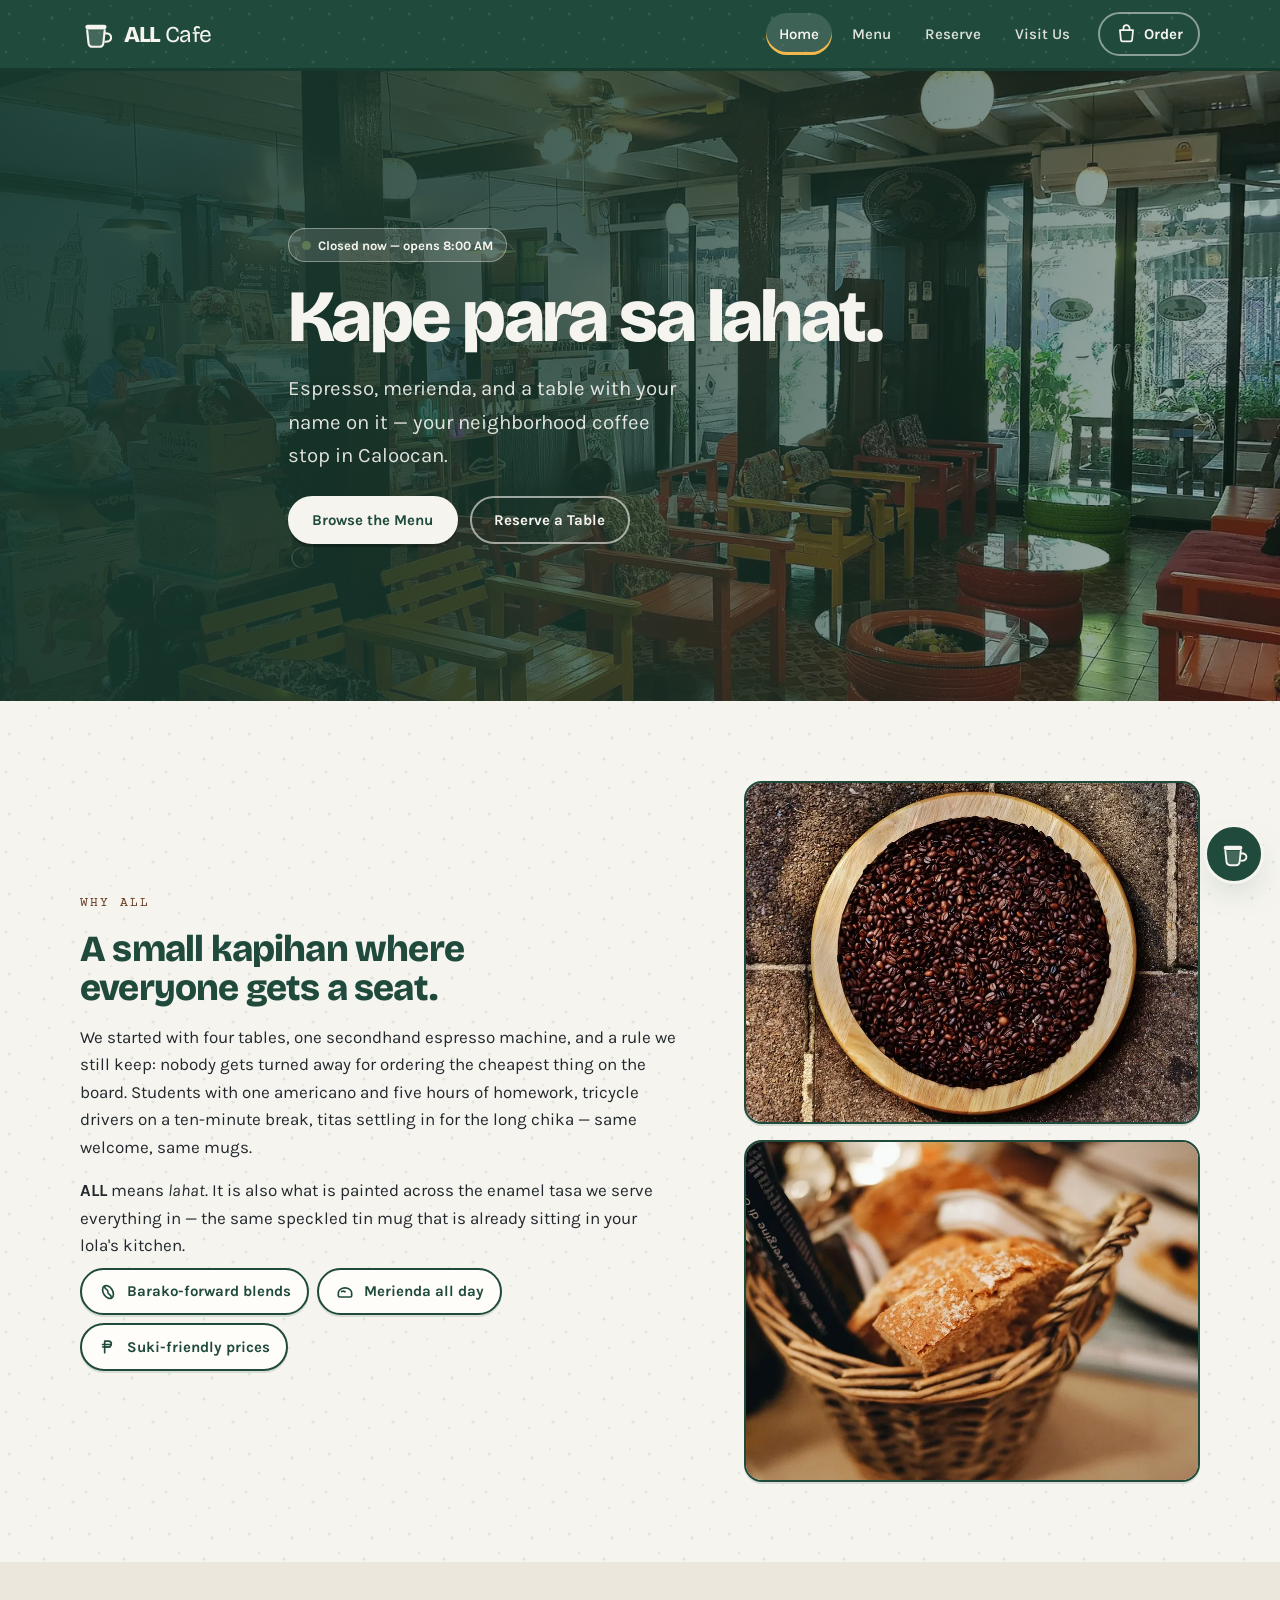
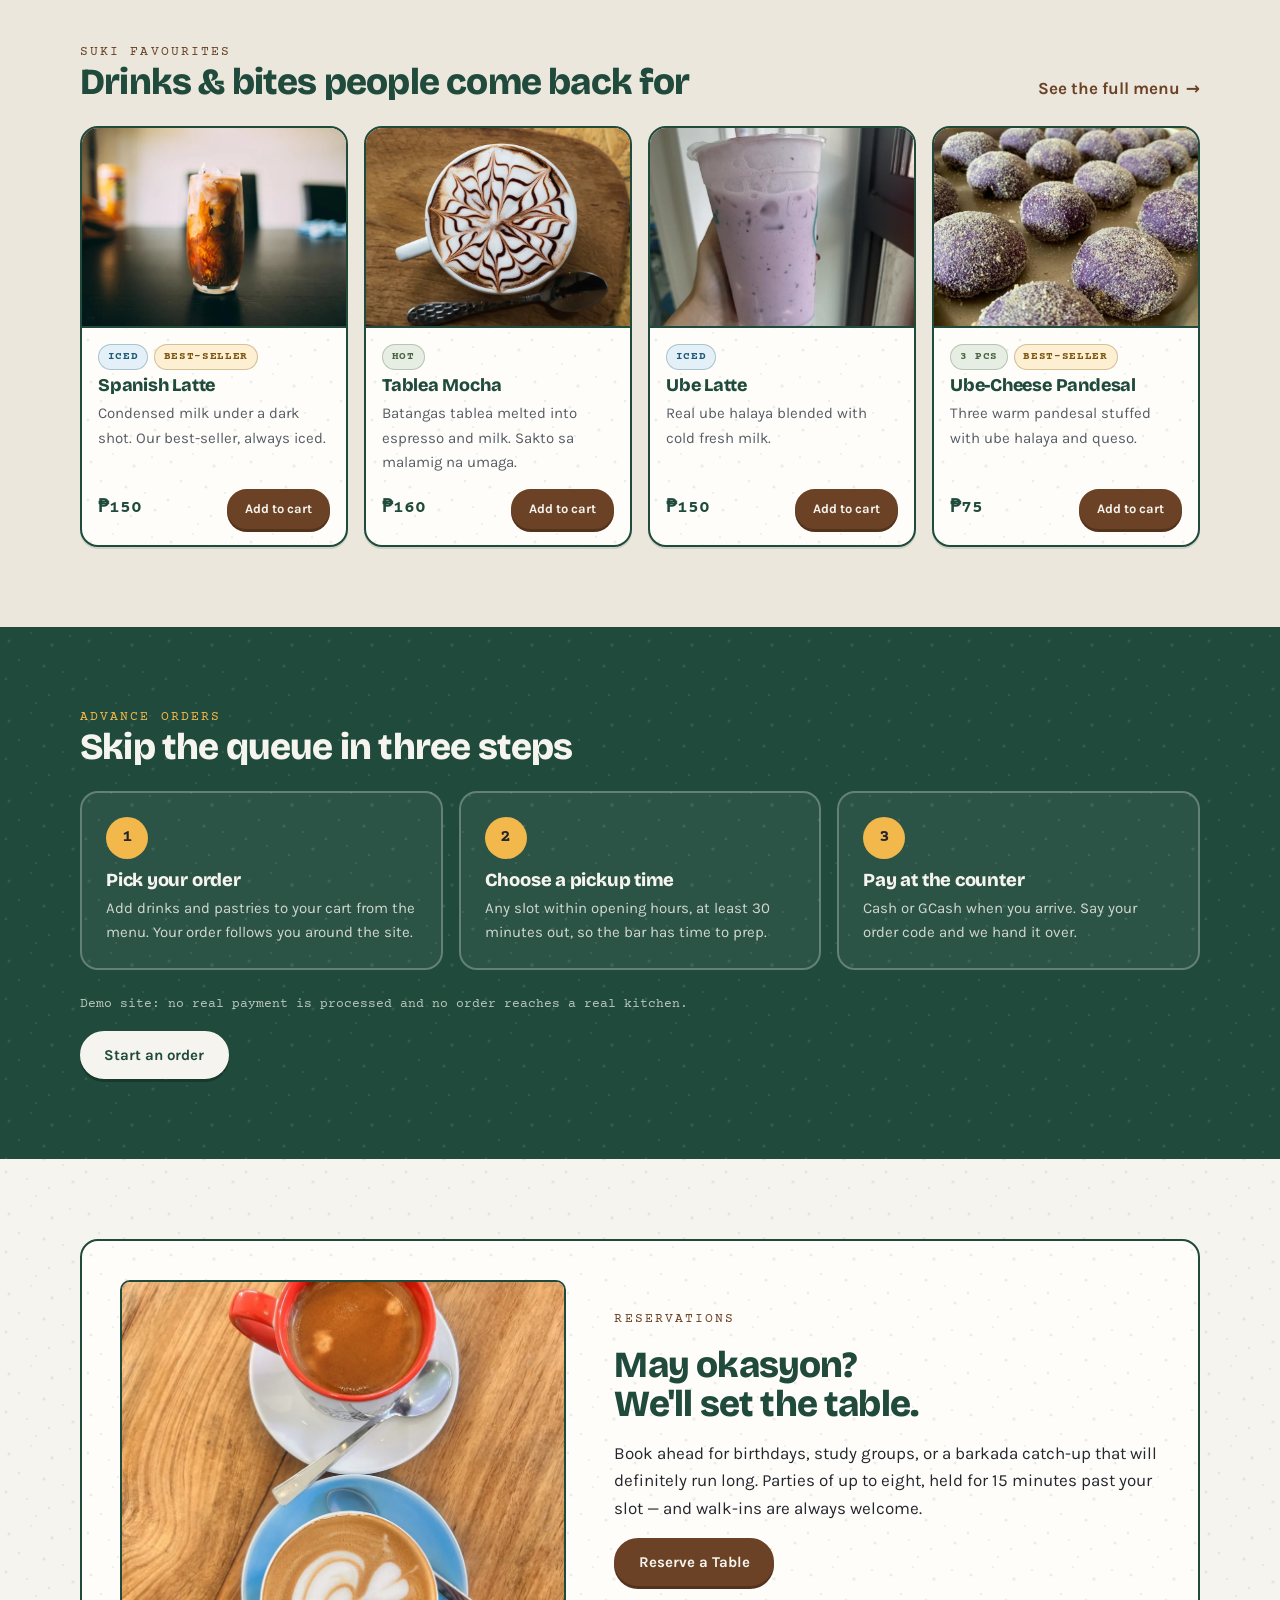
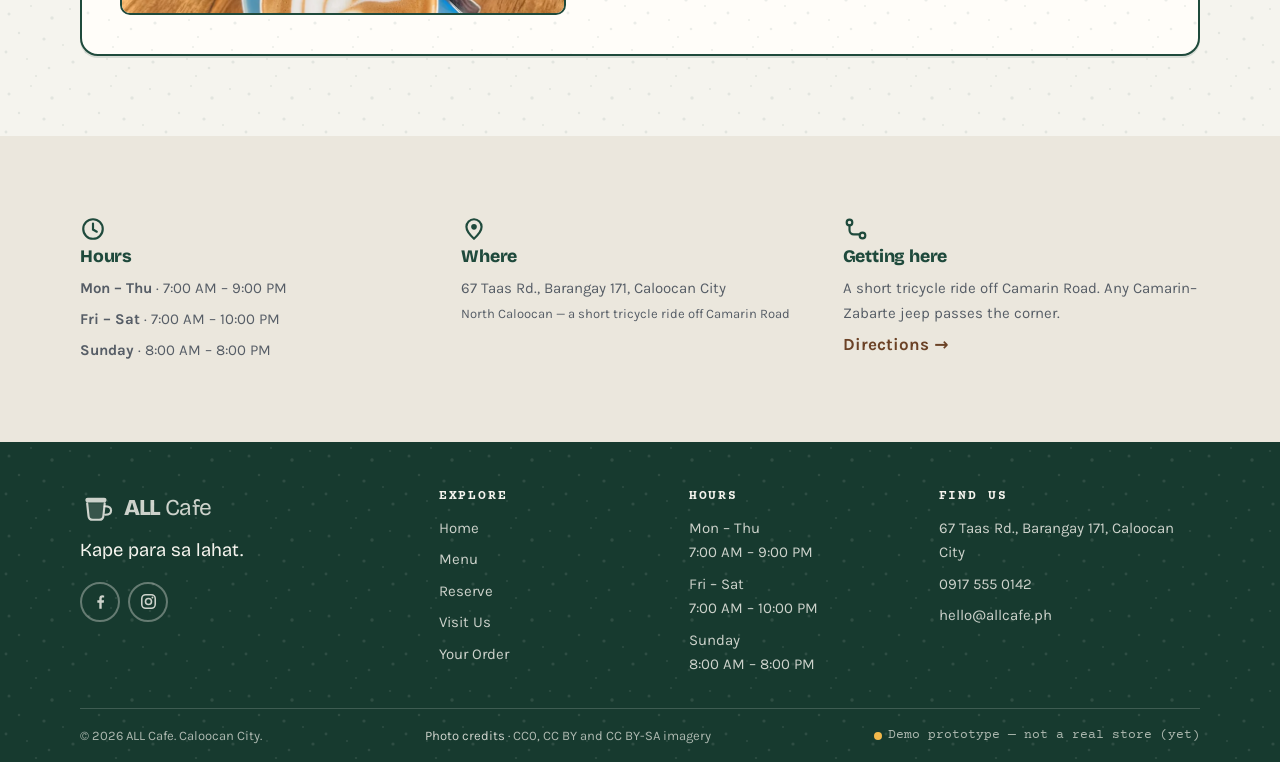
==== commit c08f573a: "Add files via upload" ====
--- a/index.html
+++ b/index.html
@@ -1,181 +1,181 @@
-<!DOCTYPE html>
-<html lang="en">
-<head>
-<meta charset="utf-8">
-<meta name="viewport" content="width=device-width, initial-scale=1">
-<title>ALL Cafe — Kape para sa lahat. | Caloocan City</title>
-<meta name="description" content="A neighborhood kapihan in Caloocan City. Espresso, merienda and a table with your name on it. Browse the menu, order ahead for pickup, or reserve a table.">
-<meta name="theme-color" content="#1C3A5B">
-<meta property="og:type" content="website">
-<meta property="og:title" content="ALL Cafe — Kape para sa lahat.">
-<meta property="og:description" content="A neighborhood kapihan in Caloocan City. Espresso, merienda and a table with your name on it.">
-<meta property="og:image" content="images/hero/kapihan-counter.svg">
-<link rel="icon" href="assets/favicon.svg" type="image/svg+xml">
-<link rel="preconnect" href="https://fonts.googleapis.com">
-<link rel="preconnect" href="https://fonts.gstatic.com" crossorigin>
-<link rel="stylesheet" href="https://fonts.googleapis.com/css2?family=Bricolage+Grotesque:opsz,wght@12..96,400;12..96,600;12..96,800&family=Karla:wght@400;500;700&family=Courier+Prime:wght@400;700&display=swap">
-<link rel="stylesheet" href="css/base.css">
-<link rel="stylesheet" href="css/components.css">
-<link rel="stylesheet" href="css/pages.css">
-</head>
-<body>
-
-<div data-include="header"></div>
-<noscript>
-  <p class="noscript-note">
-    This prototype uses JavaScript for its navigation, cart and chat.
-    Pages: <a href="index.html">Home</a> · <a href="menu.html">Menu</a> ·
-    <a href="reservation.html">Reserve</a> · <a href="contact.html">Visit Us</a> ·
-    <a href="order.html">Your Order</a>
-  </p>
-</noscript>
-
-<main id="main">
-
-  <!-- ============================ Hero ============================ -->
-  <section class="hero">
-    <div class="hero__media">
-      <img src="images/hero/kapihan-counter.svg" alt="The ALL Cafe counter at opening time, with enamel mugs steaming under warm pendant lights" width="1200" height="800">
-    </div>
-    <div class="wrap hero__inner">
-      <p class="pill" data-open-status></p>
-      <h1 class="hero__title">Kape para sa lahat.</h1>
-      <p class="hero__sub">
-        Espresso, merienda, and a table with your name on it &mdash;
-        your neighborhood coffee stop in Caloocan.
-      </p>
-      <div class="hero__actions">
-        <a class="btn btn--enamel" href="menu.html">Browse the Menu</a>
-        <a class="btn btn--ghost-light" href="reservation.html">Reserve a Table</a>
-      </div>
-    </div>
-  </section>
-
-  <!-- ======================= Why ALL (story) ====================== -->
-  <section class="section" aria-labelledby="why-heading">
-    <div class="wrap story">
-      <div class="story__copy stack">
-        <p class="eyebrow">Why ALL</p>
-        <h2 id="why-heading">A small kapihan where everyone gets a seat.</h2>
-        <p>
-          We started with four tables, one secondhand espresso machine, and a rule we still keep:
-          nobody gets turned away for ordering the cheapest thing on the board. Students with one
-          americano and five hours of homework, tricycle drivers on a ten-minute break, titas
-          settling in for the long chika &mdash; same welcome, same mugs.
-        </p>
-        <p>
-          <strong>ALL</strong> means <em>lahat</em>. It is also what is painted across the enamel
-          tasa we serve everything in &mdash; the same speckled tin mug that is already sitting in
-          your lola's kitchen.
-        </p>
-        <ul class="chip-row">
-          <li class="chip"><img src="assets/icons/bean.svg" alt="" width="24" height="24">Barako-forward blends</li>
-          <li class="chip"><img src="assets/icons/bread.svg" alt="" width="24" height="24">Merienda all day</li>
-          <li class="chip"><img src="assets/icons/peso.svg" alt="" width="24" height="24">Suki-friendly prices</li>
-        </ul>
-      </div>
-      <div class="story__art">
-        <img class="tasa" src="images/story/roasted-beans.svg" alt="A scoop of freshly roasted barako beans" width="600" height="450" loading="lazy">
-        <img class="tasa" src="images/story/pandesal-basket.svg" alt="A basket of warm pandesal on the counter" width="600" height="450" loading="lazy">
-      </div>
-    </div>
-  </section>
-
-  <!-- ======================== Featured menu ======================= -->
-  <section class="section section--tint" aria-labelledby="featured-heading">
-    <div class="wrap">
-      <div class="section__head">
-        <div>
-          <p class="eyebrow">Suki favourites</p>
-          <h2 id="featured-heading">Drinks &amp; bites people come back for</h2>
-        </div>
-        <a class="link-arrow" href="menu.html">See the full menu</a>
-      </div>
-      <div class="card-grid" data-featured-grid>
-        <!-- rendered from menu-data.js by home.js -->
-      </div>
-    </div>
-  </section>
-
-  <!-- ==================== How ordering ahead works ================= -->
-  <section class="section section--dark" aria-labelledby="how-heading">
-    <div class="wrap">
-      <p class="eyebrow">Advance orders</p>
-      <h2 id="how-heading">Skip the queue in three steps</h2>
-      <ol class="steps">
-        <li class="step">
-          <span class="step__num">1</span>
-          <h3>Pick your order</h3>
-          <p>Add drinks and pastries to your cart from the menu. Your order follows you around the site.</p>
-        </li>
-        <li class="step">
-          <span class="step__num">2</span>
-          <h3>Choose a pickup time</h3>
-          <p>Any slot within opening hours, at least 30 minutes out, so the bar has time to prep.</p>
-        </li>
-        <li class="step">
-          <span class="step__num">3</span>
-          <h3>Pay at the counter</h3>
-          <p>Cash or GCash when you arrive. Say your order code and we hand it over.</p>
-        </li>
-      </ol>
-      <p class="how__note">Demo site: no real payment is processed and no order reaches a real kitchen.</p>
-      <a class="btn btn--enamel" href="menu.html">Start an order</a>
-    </div>
-  </section>
-
-  <!-- ===================== Reservation teaser ===================== -->
-  <section class="section" aria-labelledby="reserve-heading">
-    <div class="wrap teaser tasa">
-      <div class="teaser__art">
-        <img src="images/story/table-for-two.svg" alt="A table set for two with mugs, pandesal and a notebook, seen from above" width="600" height="450" loading="lazy">
-      </div>
-      <div class="teaser__copy stack">
-        <p class="eyebrow">Reservations</p>
-        <h2 id="reserve-heading">May okasyon? We'll set the table.</h2>
-        <p>
-          Book ahead for birthdays, study groups, or a barkada catch-up that will definitely run long.
-          Parties of up to eight, held for 15 minutes past your slot &mdash; and walk-ins are always welcome.
-        </p>
-        <a class="btn btn--primary" href="reservation.html">Reserve a Table</a>
-      </div>
-    </div>
-  </section>
-
-  <!-- ========================= Visit strip ======================== -->
-  <section class="section section--tint" aria-labelledby="visit-heading">
-    <div class="wrap">
-      <h2 id="visit-heading" class="visually-hidden">Visit us</h2>
-      <div class="visit-strip">
-        <div class="visit-strip__col">
-          <img src="assets/icons/clock.svg" alt="" width="24" height="24">
-          <h3>Hours</h3>
-          <ul class="plain-list" data-hours-list></ul>
-        </div>
-        <div class="visit-strip__col">
-          <img src="assets/icons/pin.svg" alt="" width="24" height="24">
-          <h3>Where</h3>
-          <p data-address></p>
-        </div>
-        <div class="visit-strip__col">
-          <img src="assets/icons/route.svg" alt="" width="24" height="24">
-          <h3>Getting here</h3>
-          <p>Two tricycle minutes from LRT-1 Monumento. Any Rizal Ave jeep passes us.</p>
-          <a class="link-arrow" href="contact.html">Directions</a>
-        </div>
-      </div>
-    </div>
-  </section>
-
-</main>
-
-<div data-include="footer"></div>
-
-<script src="js/include.js" defer></script>
-<script src="js/menu-data.js" defer></script>
-<script src="js/cart.js" defer></script>
-<script src="js/cards.js" defer></script>
-<script src="js/chat.js" defer></script>
-<script src="js/home.js" defer></script>
-</body>
-</html>
+<!DOCTYPE html>
+<html lang="en">
+<head>
+<meta charset="utf-8">
+<meta name="viewport" content="width=device-width, initial-scale=1">
+<title>ALL Cafe — Kape para sa lahat. | Caloocan City</title>
+<meta name="description" content="A neighborhood kapihan in Caloocan City. Espresso, merienda and a table with your name on it. Browse the menu, order ahead for pickup, or reserve a table.">
+<meta name="theme-color" content="#1F4A3C">
+<meta property="og:type" content="website">
+<meta property="og:title" content="ALL Cafe — Kape para sa lahat.">
+<meta property="og:description" content="A neighborhood kapihan in Caloocan City. Espresso, merienda and a table with your name on it.">
+<meta property="og:image" content="images/hero/kapihan-counter.webp">
+<link rel="icon" href="assets/favicon.svg" type="image/svg+xml">
+<link rel="preconnect" href="https://fonts.googleapis.com">
+<link rel="preconnect" href="https://fonts.gstatic.com" crossorigin>
+<link rel="stylesheet" href="https://fonts.googleapis.com/css2?family=Bricolage+Grotesque:opsz,wght@12..96,400;12..96,600;12..96,800&family=Karla:wght@400;500;700&family=Courier+Prime:wght@400;700&display=swap">
+<link rel="stylesheet" href="css/base.css">
+<link rel="stylesheet" href="css/components.css">
+<link rel="stylesheet" href="css/pages.css">
+</head>
+<body>
+
+<div data-include="header"></div>
+<noscript>
+  <p class="noscript-note">
+    This prototype uses JavaScript for its navigation, cart and chat.
+    Pages: <a href="index.html">Home</a> · <a href="menu.html">Menu</a> ·
+    <a href="reservation.html">Reserve</a> · <a href="contact.html">Visit Us</a> ·
+    <a href="order.html">Your Order</a>
+  </p>
+</noscript>
+
+<main id="main">
+
+  <!-- ============================ Hero ============================ -->
+  <section class="hero">
+    <div class="hero__media">
+      <img src="images/hero/kapihan-counter.webp" alt="The warm wooden interior of a neighbourhood coffee shop" width="1200" height="800">
+    </div>
+    <div class="wrap hero__inner">
+      <p class="pill" data-open-status></p>
+      <h1 class="hero__title">Kape para sa lahat.</h1>
+      <p class="hero__sub">
+        Espresso, merienda, and a table with your name on it &mdash;
+        your neighborhood coffee stop in Caloocan.
+      </p>
+      <div class="hero__actions">
+        <a class="btn btn--enamel" href="menu.html">Browse the Menu</a>
+        <a class="btn btn--ghost-light" href="reservation.html">Reserve a Table</a>
+      </div>
+    </div>
+  </section>
+
+  <!-- ======================= Why ALL (story) ====================== -->
+  <section class="section" aria-labelledby="why-heading">
+    <div class="wrap story">
+      <div class="story__copy stack">
+        <p class="eyebrow">Why ALL</p>
+        <h2 id="why-heading">A small kapihan where everyone gets a seat.</h2>
+        <p>
+          We started with four tables, one secondhand espresso machine, and a rule we still keep:
+          nobody gets turned away for ordering the cheapest thing on the board. Students with one
+          americano and five hours of homework, tricycle drivers on a ten-minute break, titas
+          settling in for the long chika &mdash; same welcome, same mugs.
+        </p>
+        <p>
+          <strong>ALL</strong> means <em>lahat</em>. It is also what is painted across the enamel
+          tasa we serve everything in &mdash; the same speckled tin mug that is already sitting in
+          your lola's kitchen.
+        </p>
+        <ul class="chip-row">
+          <li class="chip"><img src="assets/icons/bean.svg" alt="" width="24" height="24">Barako-forward blends</li>
+          <li class="chip"><img src="assets/icons/bread.svg" alt="" width="24" height="24">Merienda all day</li>
+          <li class="chip"><img src="assets/icons/peso.svg" alt="" width="24" height="24">Suki-friendly prices</li>
+        </ul>
+      </div>
+      <div class="story__art">
+        <img class="tasa" src="images/story/roasted-beans.webp" alt="Roasted coffee beans in a wooden bowl" width="600" height="450" loading="lazy">
+        <img class="tasa" src="images/story/pandesal-basket.webp" alt="Bread rolls in a wicker basket on a cafe table" width="600" height="450" loading="lazy">
+      </div>
+    </div>
+  </section>
+
+  <!-- ======================== Featured menu ======================= -->
+  <section class="section section--tint" aria-labelledby="featured-heading">
+    <div class="wrap">
+      <div class="section__head">
+        <div>
+          <p class="eyebrow">Suki favourites</p>
+          <h2 id="featured-heading">Drinks &amp; bites people come back for</h2>
+        </div>
+        <a class="link-arrow" href="menu.html">See the full menu</a>
+      </div>
+      <div class="card-grid" data-featured-grid>
+        <!-- rendered from menu-data.js by home.js -->
+      </div>
+    </div>
+  </section>
+
+  <!-- ==================== How ordering ahead works ================= -->
+  <section class="section section--dark" aria-labelledby="how-heading">
+    <div class="wrap">
+      <p class="eyebrow">Advance orders</p>
+      <h2 id="how-heading">Skip the queue in three steps</h2>
+      <ol class="steps">
+        <li class="step">
+          <span class="step__num">1</span>
+          <h3>Pick your order</h3>
+          <p>Add drinks and pastries to your cart from the menu. Your order follows you around the site.</p>
+        </li>
+        <li class="step">
+          <span class="step__num">2</span>
+          <h3>Choose a pickup time</h3>
+          <p>Any slot within opening hours, at least 30 minutes out, so the bar has time to prep.</p>
+        </li>
+        <li class="step">
+          <span class="step__num">3</span>
+          <h3>Pay at the counter</h3>
+          <p>Cash or GCash when you arrive. Say your order code and we hand it over.</p>
+        </li>
+      </ol>
+      <p class="how__note">Demo site: no real payment is processed and no order reaches a real kitchen.</p>
+      <a class="btn btn--enamel" href="menu.html">Start an order</a>
+    </div>
+  </section>
+
+  <!-- ===================== Reservation teaser ===================== -->
+  <section class="section" aria-labelledby="reserve-heading">
+    <div class="wrap teaser tasa">
+      <div class="teaser__art">
+        <img src="images/story/table-for-two.webp" alt="Two cups of coffee on a wooden table, seen from above" width="600" height="450" loading="lazy">
+      </div>
+      <div class="teaser__copy stack">
+        <p class="eyebrow">Reservations</p>
+        <h2 id="reserve-heading">May okasyon? We'll set the table.</h2>
+        <p>
+          Book ahead for birthdays, study groups, or a barkada catch-up that will definitely run long.
+          Parties of up to eight, held for 15 minutes past your slot &mdash; and walk-ins are always welcome.
+        </p>
+        <a class="btn btn--primary" href="reservation.html">Reserve a Table</a>
+      </div>
+    </div>
+  </section>
+
+  <!-- ========================= Visit strip ======================== -->
+  <section class="section section--tint" aria-labelledby="visit-heading">
+    <div class="wrap">
+      <h2 id="visit-heading" class="visually-hidden">Visit us</h2>
+      <div class="visit-strip">
+        <div class="visit-strip__col">
+          <img src="assets/icons/clock.svg" alt="" width="24" height="24">
+          <h3>Hours</h3>
+          <ul class="plain-list" data-hours-list></ul>
+        </div>
+        <div class="visit-strip__col">
+          <img src="assets/icons/pin.svg" alt="" width="24" height="24">
+          <h3>Where</h3>
+          <p data-address></p>
+        </div>
+        <div class="visit-strip__col">
+          <img src="assets/icons/route.svg" alt="" width="24" height="24">
+          <h3>Getting here</h3>
+          <p>A short tricycle ride off Camarin Road. Any Camarin&ndash;Zabarte jeep passes the corner.</p>
+          <a class="link-arrow" href="contact.html">Directions</a>
+        </div>
+      </div>
+    </div>
+  </section>
+
+</main>
+
+<div data-include="footer"></div>
+
+<script src="js/include.js" defer></script>
+<script src="js/menu-data.js" defer></script>
+<script src="js/cart.js" defer></script>
+<script src="js/cards.js" defer></script>
+<script src="js/chat.js" defer></script>
+<script src="js/home.js" defer></script>
+</body>
+</html>
--- a/css/base.css
+++ b/css/base.css
@@ -1,172 +1,172 @@
-/* ==========================================================================
-   ALL Cafe — base.css
-   Reset, design tokens and typography. The palette comes from the enamel
-   tasa: navy rim, speckled enamel white, espresso, ripe mango, leaf green.
-   ========================================================================== */
-
-:root {
-  /* ---- colour ---- */
-  --asul: #1C3A5B;          /* enamel-rim navy: header, footer, rims, display type */
-  --asul-deep: #16304B;     /* pressed / footer base */
-  --asul-soft: rgba(28, 58, 91, .14);
-  --enamel: #F5F4EE;        /* speckled enamel white: page background */
-  --enamel-2: #EBE7DD;      /* alternating band */
-  --surface: #FFFDF9;       /* card face */
-  --kape: #6B4226;          /* espresso: primary buttons + links (7.6:1 on enamel) */
-  --kape-deep: #54331D;
-  --mangga: #F2B84B;        /* ripe mango: prices, badges, cart dot (bg only) */
-  --mangga-soft: #FCEFD2;
-  --dahon: #5C7A54;         /* leaf green: fills, open-now dot */
-  --dahon-ink: #4A6343;     /* the text-safe green (6.0:1 on enamel) */
-  --dahon-soft: #E6EDE2;
-  --tinta: #23282E;         /* ink: body copy (13.5:1 on enamel) */
-  --tinta-soft: #565D66;
-  --pula: #B3261E;          /* error only */
-  --pula-soft: #FBEAE9;
-
-  /* ---- type ---- */
-  --font-display: 'Bricolage Grotesque', 'Arial Black', 'Segoe UI', system-ui, sans-serif;
-  --font-body: 'Karla', 'Segoe UI', system-ui, -apple-system, sans-serif;
-  --font-chit: 'Courier Prime', 'Courier New', ui-monospace, monospace;
-
-  --fs-display: clamp(2.6rem, 1.55rem + 4.6vw, 4.6rem);
-  --fs-h1: clamp(2rem, 1.42rem + 2.5vw, 3.1rem);
-  --fs-h2: clamp(1.55rem, 1.22rem + 1.45vw, 2.3rem);
-  --fs-h3: clamp(1.15rem, 1.05rem + .45vw, 1.4rem);
-  --fs-body: 1.0625rem;
-  --fs-sm: .9375rem;
-  --fs-xs: .8125rem;
-
-  /* ---- space (4px base) ---- */
-  --s1: .25rem;  --s2: .5rem;   --s3: .75rem;  --s4: 1rem;
-  --s5: 1.5rem;  --s6: 2rem;    --s7: 3rem;    --s8: 4.5rem;
-
-  /* ---- shape ---- */
-  --wrap: 1120px;
-  --radius: 18px;
-  --radius-sm: 10px;
-  --radius-pill: 999px;
-  --rim-w: 2px;
-  --rim: var(--rim-w) solid var(--asul);
-  --shadow-1: 0 2px 0 var(--asul-soft);
-  --shadow-2: 0 14px 34px -18px rgba(28, 58, 91, .55);
-  --header-h: 68px;
-
-  /* The enamelware speckle, inlined so it costs no request.
-     Source file: assets/speckle.svg — keep the two in step if you edit it. */
-  --speckle: url("data:image/svg+xml,%3Csvg xmlns='http://www.w3.org/2000/svg' width='80' height='80' viewBox='0 0 80 80'%3E%3Cg fill='%231C3A5B' opacity='.09'%3E%3Ccircle cx='9' cy='14' r='1.5'/%3E%3Ccircle cx='31' cy='6' r='1'/%3E%3Ccircle cx='52' cy='18' r='1.7'/%3E%3Ccircle cx='70' cy='9' r='1.1'/%3E%3Ccircle cx='19' cy='33' r='1.2'/%3E%3Ccircle cx='44' cy='39' r='1.6'/%3E%3Ccircle cx='63' cy='45' r='1'/%3E%3Ccircle cx='6' cy='52' r='1.4'/%3E%3Ccircle cx='27' cy='59' r='1'/%3E%3Ccircle cx='49' cy='68' r='1.3'/%3E%3Ccircle cx='73' cy='62' r='1.6'/%3E%3Ccircle cx='36' cy='76' r='1.1'/%3E%3C/g%3E%3C/svg%3E");
-  --speckle-light: url("data:image/svg+xml,%3Csvg xmlns='http://www.w3.org/2000/svg' width='80' height='80' viewBox='0 0 80 80'%3E%3Cg fill='%23F5F4EE' opacity='.10'%3E%3Ccircle cx='9' cy='14' r='1.5'/%3E%3Ccircle cx='31' cy='6' r='1'/%3E%3Ccircle cx='52' cy='18' r='1.7'/%3E%3Ccircle cx='70' cy='9' r='1.1'/%3E%3Ccircle cx='19' cy='33' r='1.2'/%3E%3Ccircle cx='44' cy='39' r='1.6'/%3E%3Ccircle cx='63' cy='45' r='1'/%3E%3Ccircle cx='6' cy='52' r='1.4'/%3E%3Ccircle cx='27' cy='59' r='1'/%3E%3Ccircle cx='49' cy='68' r='1.3'/%3E%3Ccircle cx='73' cy='62' r='1.6'/%3E%3Ccircle cx='36' cy='76' r='1.1'/%3E%3C/g%3E%3C/svg%3E");
-}
-
-/* ---------- reset ---------- */
-*, *::before, *::after { box-sizing: border-box; }
-* { margin: 0; }
-
-/* Components below set `display` on classes, which would otherwise beat the
-   user-agent [hidden] rule and leave hidden views on screen. The view
-   switching on the order and reservation pages depends on this. */
-[hidden] { display: none !important; }
-
-html { -webkit-text-size-adjust: 100%; scroll-behavior: smooth; }
-
-body {
-  min-height: 100svh;
-  display: flex;
-  flex-direction: column;
-  font-family: var(--font-body);
-  font-size: var(--fs-body);
-  line-height: 1.62;
-  color: var(--tinta);
-  background-color: var(--enamel);
-  background-image: var(--speckle);
-  -webkit-font-smoothing: antialiased;
-}
-
-img, svg, picture { display: block; max-width: 100%; }
-img { height: auto; }
-input, button, textarea, select { font: inherit; color: inherit; }
-button { cursor: pointer; }
-
-h1, h2, h3, h4 {
-  font-family: var(--font-display);
-  font-weight: 800;
-  line-height: 1.06;
-  letter-spacing: -.022em;
-  color: var(--asul);
-  text-wrap: balance;
-}
-h1 { font-size: var(--fs-h1); }
-h2 { font-size: var(--fs-h2); }
-h3 { font-size: var(--fs-h3); letter-spacing: -.012em; }
-p { text-wrap: pretty; }
-
-a { color: var(--kape); text-underline-offset: .18em; text-decoration-thickness: .08em; }
-a:hover { color: var(--kape-deep); }
-
-/* One focus style, legible on enamel and on navy alike. */
-:focus-visible {
-  outline: 3px solid var(--asul);
-  outline-offset: 3px;
-  border-radius: 4px;
-}
-.on-dark :focus-visible, .site-header :focus-visible, .site-footer :focus-visible {
-  outline-color: var(--mangga);
-}
-
-/* ---------- layout helpers ---------- */
-.wrap { width: min(100% - 2.5rem, var(--wrap)); margin-inline: auto; }
-@media (max-width: 480px) { .wrap { width: min(100% - 1.75rem, var(--wrap)); } }
-
-.section { padding-block: clamp(2.75rem, 1.5rem + 5vw, 5rem); }
-.section--tint { background: var(--enamel-2); }
-.section--dark { background: var(--asul); background-image: var(--speckle-light); color: var(--enamel); }
-.section--dark h2, .section--dark h3 { color: var(--enamel); }
-
-.stack > * + * { margin-top: var(--s4); }
-.lede { font-size: clamp(1.05rem, 1rem + .35vw, 1.2rem); color: var(--tinta-soft); max-width: 62ch; }
-.eyebrow {
-  font-family: var(--font-chit);
-  font-size: var(--fs-xs);
-  letter-spacing: .16em;
-  text-transform: uppercase;
-  color: var(--kape);
-}
-.section--dark .eyebrow { color: var(--mangga); }
-
-/* ---------- utilities ---------- */
-.visually-hidden {
-  position: absolute; width: 1px; height: 1px; padding: 0;
-  overflow: hidden; clip: rect(0 0 0 0); clip-path: inset(50%); white-space: nowrap; border: 0;
-}
-.skip-link {
-  position: absolute; left: var(--s4); top: -100px; z-index: 200;
-  background: var(--mangga); color: var(--tinta);
-  padding: var(--s3) var(--s4); border-radius: var(--radius-sm); font-weight: 700;
-  transition: top .15s ease;
-}
-.skip-link:focus { top: var(--s3); }
-
-.price { font-family: var(--font-chit); font-weight: 700; color: var(--asul); font-variant-numeric: tabular-nums; }
-.text-center { text-align: center; }
-
-/* The signature: a surface served on the cafe's own enamelware. */
-.tasa {
-  background-color: var(--surface);
-  background-image: var(--speckle);
-  border: var(--rim);
-  border-radius: var(--radius);
-  box-shadow: var(--shadow-1);
-}
-
-.noscript-note {
-  background: var(--mangga); color: var(--tinta);
-  padding: var(--s3) var(--s4); text-align: center; font-weight: 700; font-size: var(--fs-sm);
-}
-
-@media (prefers-reduced-motion: reduce) {
-  html { scroll-behavior: auto; }
-  *, *::before, *::after {
-    animation-duration: .001ms !important; animation-iteration-count: 1 !important;
-    transition-duration: .001ms !important; scroll-behavior: auto !important;
-  }
-}
+/* ==========================================================================
+   ALL Cafe — base.css
+   Reset, design tokens and typography. The palette comes from the enamel
+   tasa: green rim, speckled enamel white, espresso, ripe mango, leaf green.
+   ========================================================================== */
+
+:root {
+  /* ---- colour ---- */
+  --berde: #1F4A3C;          /* enamel-rim green: header, footer, rims, display type */
+  --berde-deep: #173A2F;     /* pressed / footer base */
+  --berde-soft: rgba(31, 74, 60, .14);
+  --enamel: #F5F4EE;        /* speckled enamel white: page background */
+  --enamel-2: #EBE7DD;      /* alternating band */
+  --surface: #FFFDF9;       /* card face */
+  --kape: #6B4226;          /* espresso: primary buttons + links (7.6:1 on enamel) */
+  --kape-deep: #54331D;
+  --mangga: #F2B84B;        /* ripe mango: prices, badges, cart dot (bg only) */
+  --mangga-soft: #FCEFD2;
+  --dahon: #5C7A54;         /* leaf green: fills, open-now dot */
+  --dahon-ink: #4A6343;     /* the text-safe green (6.0:1 on enamel) */
+  --dahon-soft: #E6EDE2;
+  --tinta: #23282E;         /* ink: body copy (13.5:1 on enamel) */
+  --tinta-soft: #565D66;
+  --pula: #B3261E;          /* error only */
+  --pula-soft: #FBEAE9;
+
+  /* ---- type ---- */
+  --font-display: 'Bricolage Grotesque', 'Arial Black', 'Segoe UI', system-ui, sans-serif;
+  --font-body: 'Karla', 'Segoe UI', system-ui, -apple-system, sans-serif;
+  --font-chit: 'Courier Prime', 'Courier New', ui-monospace, monospace;
+
+  --fs-display: clamp(2.6rem, 1.55rem + 4.6vw, 4.6rem);
+  --fs-h1: clamp(2rem, 1.42rem + 2.5vw, 3.1rem);
+  --fs-h2: clamp(1.55rem, 1.22rem + 1.45vw, 2.3rem);
+  --fs-h3: clamp(1.15rem, 1.05rem + .45vw, 1.4rem);
+  --fs-body: 1.0625rem;
+  --fs-sm: .9375rem;
+  --fs-xs: .8125rem;
+
+  /* ---- space (4px base) ---- */
+  --s1: .25rem;  --s2: .5rem;   --s3: .75rem;  --s4: 1rem;
+  --s5: 1.5rem;  --s6: 2rem;    --s7: 3rem;    --s8: 4.5rem;
+
+  /* ---- shape ---- */
+  --wrap: 1120px;
+  --radius: 18px;
+  --radius-sm: 10px;
+  --radius-pill: 999px;
+  --rim-w: 2px;
+  --rim: var(--rim-w) solid var(--berde);
+  --shadow-1: 0 2px 0 var(--berde-soft);
+  --shadow-2: 0 14px 34px -18px rgba(31, 74, 60, .55);
+  --header-h: 68px;
+
+  /* The enamelware speckle, inlined so it costs no request.
+     Source file: assets/speckle.svg — keep the two in step if you edit it. */
+  --speckle: url("data:image/svg+xml,%3Csvg xmlns='http://www.w3.org/2000/svg' width='80' height='80' viewBox='0 0 80 80'%3E%3Cg fill='%231F4A3C' opacity='.09'%3E%3Ccircle cx='9' cy='14' r='1.5'/%3E%3Ccircle cx='31' cy='6' r='1'/%3E%3Ccircle cx='52' cy='18' r='1.7'/%3E%3Ccircle cx='70' cy='9' r='1.1'/%3E%3Ccircle cx='19' cy='33' r='1.2'/%3E%3Ccircle cx='44' cy='39' r='1.6'/%3E%3Ccircle cx='63' cy='45' r='1'/%3E%3Ccircle cx='6' cy='52' r='1.4'/%3E%3Ccircle cx='27' cy='59' r='1'/%3E%3Ccircle cx='49' cy='68' r='1.3'/%3E%3Ccircle cx='73' cy='62' r='1.6'/%3E%3Ccircle cx='36' cy='76' r='1.1'/%3E%3C/g%3E%3C/svg%3E");
+  --speckle-light: url("data:image/svg+xml,%3Csvg xmlns='http://www.w3.org/2000/svg' width='80' height='80' viewBox='0 0 80 80'%3E%3Cg fill='%23F5F4EE' opacity='.10'%3E%3Ccircle cx='9' cy='14' r='1.5'/%3E%3Ccircle cx='31' cy='6' r='1'/%3E%3Ccircle cx='52' cy='18' r='1.7'/%3E%3Ccircle cx='70' cy='9' r='1.1'/%3E%3Ccircle cx='19' cy='33' r='1.2'/%3E%3Ccircle cx='44' cy='39' r='1.6'/%3E%3Ccircle cx='63' cy='45' r='1'/%3E%3Ccircle cx='6' cy='52' r='1.4'/%3E%3Ccircle cx='27' cy='59' r='1'/%3E%3Ccircle cx='49' cy='68' r='1.3'/%3E%3Ccircle cx='73' cy='62' r='1.6'/%3E%3Ccircle cx='36' cy='76' r='1.1'/%3E%3C/g%3E%3C/svg%3E");
+}
+
+/* ---------- reset ---------- */
+*, *::before, *::after { box-sizing: border-box; }
+* { margin: 0; }
+
+/* Components below set `display` on classes, which would otherwise beat the
+   user-agent [hidden] rule and leave hidden views on screen. The view
+   switching on the order and reservation pages depends on this. */
+[hidden] { display: none !important; }
+
+html { -webkit-text-size-adjust: 100%; scroll-behavior: smooth; }
+
+body {
+  min-height: 100svh;
+  display: flex;
+  flex-direction: column;
+  font-family: var(--font-body);
+  font-size: var(--fs-body);
+  line-height: 1.62;
+  color: var(--tinta);
+  background-color: var(--enamel);
+  background-image: var(--speckle);
+  -webkit-font-smoothing: antialiased;
+}
+
+img, svg, picture { display: block; max-width: 100%; }
+img { height: auto; }
+input, button, textarea, select { font: inherit; color: inherit; }
+button { cursor: pointer; }
+
+h1, h2, h3, h4 {
+  font-family: var(--font-display);
+  font-weight: 800;
+  line-height: 1.06;
+  letter-spacing: -.022em;
+  color: var(--berde);
+  text-wrap: balance;
+}
+h1 { font-size: var(--fs-h1); }
+h2 { font-size: var(--fs-h2); }
+h3 { font-size: var(--fs-h3); letter-spacing: -.012em; }
+p { text-wrap: pretty; }
+
+a { color: var(--kape); text-underline-offset: .18em; text-decoration-thickness: .08em; }
+a:hover { color: var(--kape-deep); }
+
+/* One focus style, legible on enamel and on navy alike. */
+:focus-visible {
+  outline: 3px solid var(--berde);
+  outline-offset: 3px;
+  border-radius: 4px;
+}
+.on-dark :focus-visible, .site-header :focus-visible, .site-footer :focus-visible {
+  outline-color: var(--mangga);
+}
+
+/* ---------- layout helpers ---------- */
+.wrap { width: min(100% - 2.5rem, var(--wrap)); margin-inline: auto; }
+@media (max-width: 480px) { .wrap { width: min(100% - 1.75rem, var(--wrap)); } }
+
+.section { padding-block: clamp(2.75rem, 1.5rem + 5vw, 5rem); }
+.section--tint { background: var(--enamel-2); }
+.section--dark { background: var(--berde); background-image: var(--speckle-light); color: var(--enamel); }
+.section--dark h2, .section--dark h3 { color: var(--enamel); }
+
+.stack > * + * { margin-top: var(--s4); }
+.lede { font-size: clamp(1.05rem, 1rem + .35vw, 1.2rem); color: var(--tinta-soft); max-width: 62ch; }
+.eyebrow {
+  font-family: var(--font-chit);
+  font-size: var(--fs-xs);
+  letter-spacing: .16em;
+  text-transform: uppercase;
+  color: var(--kape);
+}
+.section--dark .eyebrow { color: var(--mangga); }
+
+/* ---------- utilities ---------- */
+.visually-hidden {
+  position: absolute; width: 1px; height: 1px; padding: 0;
+  overflow: hidden; clip: rect(0 0 0 0); clip-path: inset(50%); white-space: nowrap; border: 0;
+}
+.skip-link {
+  position: absolute; left: var(--s4); top: -100px; z-index: 200;
+  background: var(--mangga); color: var(--tinta);
+  padding: var(--s3) var(--s4); border-radius: var(--radius-sm); font-weight: 700;
+  transition: top .15s ease;
+}
+.skip-link:focus { top: var(--s3); }
+
+.price { font-family: var(--font-chit); font-weight: 700; color: var(--berde); font-variant-numeric: tabular-nums; }
+.text-center { text-align: center; }
+
+/* The signature: a surface served on the cafe's own enamelware. */
+.tasa {
+  background-color: var(--surface);
+  background-image: var(--speckle);
+  border: var(--rim);
+  border-radius: var(--radius);
+  box-shadow: var(--shadow-1);
+}
+
+.noscript-note {
+  background: var(--mangga); color: var(--tinta);
+  padding: var(--s3) var(--s4); text-align: center; font-weight: 700; font-size: var(--fs-sm);
+}
+
+@media (prefers-reduced-motion: reduce) {
+  html { scroll-behavior: auto; }
+  *, *::before, *::after {
+    animation-duration: .001ms !important; animation-iteration-count: 1 !important;
+    transition-duration: .001ms !important; scroll-behavior: auto !important;
+  }
+}
--- a/css/components.css
+++ b/css/components.css
@@ -1,546 +1,546 @@
-/* ==========================================================================
-   ALL Cafe — components.css
-   The shared shell (header/footer), plus every reusable piece: buttons,
-   enamel-rim cards, forms, toasts, steppers and the chat widget.
-   ========================================================================== */
-
-/* ==========================================================================
-   1. Header
-   ========================================================================== */
-.site-header {
-  position: sticky; top: 0; z-index: 60;
-  background: var(--asul);
-  background-image: var(--speckle-light);
-  color: var(--enamel);
-  border-bottom: 3px solid var(--asul-deep);
-}
-.header__inner {
-  display: flex; align-items: center; gap: var(--s4);
-  min-height: var(--header-h);
-}
-
-.logo {
-  display: inline-flex; align-items: center; gap: .6rem;
-  color: var(--enamel); text-decoration: none; flex: 0 0 auto;
-}
-.logo svg { width: 34px; height: 34px; flex: none; }
-.logo__word {
-  font-family: var(--font-display); font-size: 1.42rem; letter-spacing: -.03em;
-  font-weight: 400; line-height: 1; padding-top: 2px;
-}
-.logo__word b { font-weight: 800; }
-
-.nav { margin-inline-start: auto; }
-.nav__list { display: flex; align-items: center; gap: var(--s2); list-style: none; padding: 0; }
-.nav__link {
-  display: block; padding: .55rem .8rem; border-radius: var(--radius-pill);
-  color: var(--enamel); text-decoration: none; font-weight: 600; font-size: var(--fs-sm);
-  opacity: .88; transition: background-color .16s ease, opacity .16s ease;
-}
-.nav__link:hover { color: var(--enamel); opacity: 1; background: rgba(245, 244, 238, .12); }
-.nav__link[aria-current='page'] {
-  opacity: 1; background: rgba(245, 244, 238, .14);
-  box-shadow: inset 0 -3px 0 var(--mangga);
-}
-
-.header__actions { display: flex; align-items: center; gap: var(--s2); }
-
-.cart-btn {
-  position: relative; display: inline-flex; align-items: center; gap: .45rem;
-  min-height: 44px; padding: .5rem .95rem;
-  border: 2px solid rgba(245, 244, 238, .5); border-radius: var(--radius-pill);
-  color: var(--enamel); text-decoration: none; font-weight: 700; font-size: var(--fs-sm);
-  transition: background-color .16s ease, border-color .16s ease;
-}
-.cart-btn:hover { color: var(--enamel); background: rgba(245, 244, 238, .14); border-color: var(--enamel); }
-.cart-btn svg { width: 21px; height: 21px; }
-.cart-btn__count {
-  min-width: 22px; height: 22px; padding: 0 .3rem;
-  display: grid; place-items: center;
-  background: var(--mangga); color: var(--tinta);
-  border-radius: var(--radius-pill);
-  font-family: var(--font-chit); font-weight: 700; font-size: .8rem; line-height: 1;
-}
-.cart-btn__count[hidden] { display: none; }
-.cart-btn.is-bumped { animation: bump .38s ease; }
-@keyframes bump { 30% { transform: scale(1.11); } 60% { transform: scale(.97); } }
-
-.nav-toggle {
-  display: none; width: 44px; height: 44px; place-items: center;
-  background: transparent; border: 2px solid rgba(245, 244, 238, .5);
-  border-radius: var(--radius-pill); color: var(--enamel);
-}
-.nav-toggle svg { width: 22px; height: 22px; }
-
-/* full-screen sheet under 768px */
-.mobile-nav {
-  position: fixed; inset: var(--header-h) 0 0; z-index: 55;
-  background: var(--asul); background-image: var(--speckle-light);
-  padding: var(--s5) 0 var(--s7);
-  overflow-y: auto;
-}
-.mobile-nav[hidden] { display: none; }
-.mobile-nav__list { list-style: none; padding: 0; display: grid; gap: var(--s2); }
-.mobile-nav__link {
-  display: flex; align-items: center; justify-content: space-between;
-  padding: var(--s4) var(--s4); min-height: 56px;
-  color: var(--enamel); text-decoration: none;
-  font-family: var(--font-display); font-size: 1.5rem; font-weight: 800; letter-spacing: -.02em;
-  border: 2px solid rgba(245, 244, 238, .22); border-radius: var(--radius);
-}
-.mobile-nav__link[aria-current='page'] { border-color: var(--mangga); background: rgba(242, 184, 75, .14); }
-.mobile-nav__link svg { width: 20px; height: 20px; opacity: .7; }
-.mobile-nav__foot { margin-top: var(--s5); color: rgba(245, 244, 238, .75); font-size: var(--fs-sm); }
-
-@media (max-width: 768px) {
-  .nav { display: none; }
-  .nav-toggle { display: grid; }
-  .header__actions { margin-inline-start: auto; }
-  .cart-btn__label { display: none; }
-  .cart-btn { padding: .5rem .7rem; }
-}
-body.nav-open { overflow: hidden; }
-
-/* ==========================================================================
-   2. Footer
-   ========================================================================== */
-.site-footer {
-  margin-top: auto;
-  background: var(--asul-deep); background-image: var(--speckle-light);
-  color: rgba(245, 244, 238, .82);
-  padding-top: var(--s7);
-  font-size: var(--fs-sm);
-}
-.footer__grid {
-  display: grid; gap: var(--s6);
-  grid-template-columns: 1.5fr 1fr 1fr 1.2fr;
-  padding-bottom: var(--s6);
-}
-.footer h2 {
-  color: var(--enamel); font-size: .82rem; letter-spacing: .14em; text-transform: uppercase;
-  font-family: var(--font-chit); font-weight: 700; margin-bottom: var(--s3);
-}
-.footer__brand .logo { margin-bottom: var(--s3); }
-.footer__tagline { font-family: var(--font-display); font-size: 1.15rem; color: var(--enamel); }
-.footer ul { list-style: none; padding: 0; display: grid; gap: .45rem; }
-.footer a { color: rgba(245, 244, 238, .82); text-decoration: none; }
-.footer a:hover { color: var(--mangga); text-decoration: underline; }
-.footer__social { display: flex; gap: var(--s2); margin-top: var(--s4); }
-.footer__social a {
-  width: 40px; height: 40px; display: grid; place-items: center;
-  border: 2px solid rgba(245, 244, 238, .35); border-radius: var(--radius-pill);
-}
-.footer__social a:hover { border-color: var(--mangga); }
-.footer__social svg { width: 19px; height: 19px; }
-.footer__bar {
-  border-top: 1px solid rgba(245, 244, 238, .18);
-  padding-block: var(--s4);
-  display: flex; flex-wrap: wrap; gap: var(--s3); justify-content: space-between;
-  font-size: var(--fs-xs); color: rgba(245, 244, 238, .68);
-}
-.footer__demo {
-  display: inline-flex; align-items: center; gap: .4rem;
-  font-family: var(--font-chit);
-}
-.footer__demo::before { content: ''; width: 8px; height: 8px; border-radius: 50%; background: var(--mangga); }
-@media (max-width: 860px) { .footer__grid { grid-template-columns: 1fr 1fr; } }
-@media (max-width: 520px) { .footer__grid { grid-template-columns: 1fr; gap: var(--s5); } }
-
-/* ==========================================================================
-   3. Buttons
-   ========================================================================== */
-.btn {
-  display: inline-flex; align-items: center; justify-content: center; gap: .5rem;
-  min-height: 48px; padding: .7rem 1.4rem;
-  border: 2px solid transparent; border-radius: var(--radius-pill);
-  font-weight: 700; font-size: var(--fs-sm); line-height: 1.2;
-  text-decoration: none; text-align: center;
-  transition: transform .12s ease, background-color .16s ease, box-shadow .16s ease, border-color .16s ease;
-}
-.btn svg { width: 18px; height: 18px; flex: none; }
-.btn:active { transform: translateY(2px); }
-
-.btn--primary { background: var(--kape); border-color: var(--kape); color: var(--enamel); box-shadow: 0 3px 0 var(--kape-deep); }
-.btn--primary:hover { background: var(--kape-deep); color: var(--enamel); }
-.btn--primary:active { box-shadow: 0 1px 0 var(--kape-deep); }
-
-.btn--outline { background: transparent; border-color: var(--asul); color: var(--asul); box-shadow: 0 3px 0 var(--asul-soft); }
-.btn--outline:hover { background: rgba(28, 58, 91, .07); color: var(--asul); }
-.btn--outline:active { box-shadow: 0 1px 0 var(--asul-soft); }
-
-.btn--enamel { background: var(--enamel); border-color: var(--enamel); color: var(--asul); box-shadow: 0 3px 0 rgba(0, 0, 0, .25); }
-.btn--enamel:hover { background: #fff; color: var(--asul); }
-
-.btn--ghost-light { background: transparent; border-color: rgba(245, 244, 238, .6); color: var(--enamel); }
-.btn--ghost-light:hover { background: rgba(245, 244, 238, .14); color: var(--enamel); }
-
-.btn--sm { min-height: 40px; padding: .45rem 1rem; font-size: var(--fs-xs); }
-.btn--block { width: 100%; }
-.btn[disabled], .btn[aria-disabled='true'] { opacity: .55; pointer-events: none; }
-.btn.is-loading { pointer-events: none; }
-.btn.is-loading::before {
-  content: ''; width: 15px; height: 15px; border-radius: 50%;
-  border: 2px solid currentColor; border-top-color: transparent;
-  animation: spin .7s linear infinite;
-}
-@keyframes spin { to { transform: rotate(360deg); } }
-
-.link-arrow {
-  display: inline-flex; align-items: center; gap: .35rem;
-  font-weight: 700; text-decoration: none; color: var(--kape);
-}
-.link-arrow:hover { text-decoration: underline; }
-.link-arrow::after { content: '→'; transition: transform .16s ease; }
-.link-arrow:hover::after { transform: translateX(3px); }
-.section--dark .link-arrow { color: var(--mangga); }
-
-/* ==========================================================================
-   4. Chips, tags, badges
-   ========================================================================== */
-.pill {
-  display: inline-flex; align-items: center; gap: .45rem;
-  padding: .35rem .8rem; border-radius: var(--radius-pill);
-  background: rgba(245, 244, 238, .14); border: 1.5px solid rgba(245, 244, 238, .4);
-  font-size: var(--fs-xs); font-weight: 700; color: var(--enamel);
-}
-.dot { width: 9px; height: 9px; border-radius: 50%; background: var(--dahon); flex: none; }
-.dot--open { background: #7FCB6B; box-shadow: 0 0 0 4px rgba(127, 203, 107, .25); }
-
-.tag {
-  display: inline-block; padding: .16rem .55rem; border-radius: var(--radius-pill);
-  font-family: var(--font-chit); font-size: .7rem; font-weight: 700;
-  letter-spacing: .06em; text-transform: uppercase;
-  background: var(--dahon-soft); color: var(--dahon-ink); border: 1px solid rgba(92, 122, 84, .35);
-}
-.tag--iced { background: #E4F0F7; color: #1F5876; border-color: rgba(31, 88, 118, .3); }
-.tag--best { background: var(--mangga-soft); color: #7A5410; border-color: rgba(122, 84, 16, .3); }
-
-.chip {
-  display: inline-flex; align-items: center; gap: .55rem;
-  padding: .6rem 1rem; border-radius: var(--radius-pill);
-  background: var(--surface); border: var(--rim); box-shadow: var(--shadow-1);
-  font-weight: 700; font-size: var(--fs-sm); color: var(--asul);
-}
-.chip img { width: 20px; height: 20px; }
-
-/* ==========================================================================
-   5. Cards (menu + generic)
-   ========================================================================== */
-.card-grid {
-  display: grid; gap: var(--s4);
-  grid-template-columns: repeat(auto-fill, minmax(232px, 1fr));
-}
-.card {
-  display: flex; flex-direction: column; overflow: hidden;
-  transition: transform .16s ease, box-shadow .16s ease;
-}
-.card:hover { transform: translateY(-3px); box-shadow: var(--shadow-2); }
-.card__media { aspect-ratio: 4 / 3; background: var(--enamel-2); border-bottom: var(--rim); }
-.card__media img { width: 100%; height: 100%; object-fit: cover; }
-.card__body { padding: var(--s4); display: flex; flex-direction: column; gap: .4rem; flex: 1; }
-.card__title { font-size: 1.12rem; }
-.card__desc { font-size: var(--fs-sm); color: var(--tinta-soft); flex: 1; }
-.card__foot { display: flex; align-items: center; justify-content: space-between; gap: var(--s3); margin-top: var(--s2); }
-.card__price { font-size: 1.15rem; }
-.card__tags { display: flex; gap: .35rem; flex-wrap: wrap; }
-
-/* the add button flashes its own confirmation before settling back */
-.add-btn.is-added {
-  background: var(--dahon-ink); border-color: var(--dahon-ink); box-shadow: 0 3px 0 #35492F; color: var(--enamel);
-}
-
-.info-card { padding: var(--s5); display: flex; flex-direction: column; gap: var(--s3); }
-.info-card__icon {
-  width: 46px; height: 46px; display: grid; place-items: center;
-  background: var(--mangga-soft); border: var(--rim); border-radius: var(--radius-pill);
-}
-.info-card__icon img { width: 22px; height: 22px; }
-.info-card h3 { font-size: 1.2rem; }
-.info-card ul { list-style: none; padding: 0; display: grid; gap: .3rem; }
-
-/* ==========================================================================
-   6. Forms
-   ========================================================================== */
-.form { display: grid; gap: var(--s4); }
-.form__row { display: grid; gap: var(--s4); grid-template-columns: 1fr 1fr; }
-@media (max-width: 620px) { .form__row { grid-template-columns: 1fr; } }
-
-/* align-content keeps inputs on the same line across a row when one field
-   carries a hint and its neighbour does not. */
-.field { display: grid; gap: .35rem; align-content: start; }
-.field__label { font-weight: 700; font-size: var(--fs-sm); color: var(--asul); }
-.field__req { color: var(--kape); }
-.field__hint { font-size: var(--fs-xs); color: var(--tinta-soft); }
-.field input, .field select, .field textarea {
-  width: 100%; min-height: 48px; padding: .7rem .85rem;
-  background: var(--surface); color: var(--tinta);
-  border: 2px solid rgba(28, 58, 91, .34); border-radius: var(--radius-sm);
-  transition: border-color .14s ease, box-shadow .14s ease;
-}
-.field textarea { min-height: 104px; resize: vertical; }
-.field input:hover, .field select:hover, .field textarea:hover { border-color: rgba(28, 58, 91, .6); }
-.field input:focus, .field select:focus, .field textarea:focus {
-  outline: none; border-color: var(--asul); box-shadow: 0 0 0 4px rgba(242, 184, 75, .45);
-}
-.field select {
-  appearance: none;
-  background-image: url("data:image/svg+xml,%3Csvg xmlns='http://www.w3.org/2000/svg' viewBox='0 0 24 24' fill='none' stroke='%231C3A5B' stroke-width='2.5' stroke-linecap='round'%3E%3Cpath d='m6 9 6 6 6-6'/%3E%3C/svg%3E");
-  background-repeat: no-repeat; background-position: right .7rem center; background-size: 20px;
-  padding-right: 2.4rem;
-}
-.field__error {
-  display: none; align-items: center; gap: .35rem;
-  font-size: var(--fs-xs); font-weight: 700; color: var(--pula);
-}
-.field__error::before { content: '!'; display: grid; place-items: center; width: 15px; height: 15px; border-radius: 50%; background: var(--pula); color: #fff; font-size: 10px; flex: none; }
-.field.is-invalid .field__error { display: flex; }
-.field.is-invalid input, .field.is-invalid select, .field.is-invalid textarea {
-  border-color: var(--pula); background: var(--pula-soft);
-}
-.counter { font-family: var(--font-chit); font-size: var(--fs-xs); color: var(--tinta-soft); justify-self: end; }
-.counter.is-near { color: var(--pula); font-weight: 700; }
-
-.form-note {
-  display: flex; gap: .6rem; align-items: flex-start;
-  padding: var(--s3) var(--s4); border-radius: var(--radius-sm);
-  background: var(--mangga-soft); border: 1.5px solid rgba(122, 84, 16, .28);
-  font-size: var(--fs-sm);
-}
-.form-error-summary {
-  padding: var(--s3) var(--s4); border-radius: var(--radius-sm);
-  background: var(--pula-soft); border: 2px solid var(--pula);
-  color: #7A1B15; font-size: var(--fs-sm); font-weight: 700;
-}
-.form-error-summary[hidden] { display: none; }
-
-/* ==========================================================================
-   7. Quantity stepper
-   ========================================================================== */
-.stepper {
-  display: inline-flex; align-items: center;
-  border: var(--rim); border-radius: var(--radius-pill); background: var(--surface);
-  overflow: hidden;
-}
-.stepper button {
-  width: 40px; height: 40px; display: grid; place-items: center;
-  background: transparent; border: 0; color: var(--asul); font-size: 1.25rem; line-height: 1;
-}
-.stepper button:hover:not([disabled]) { background: rgba(28, 58, 91, .09); }
-.stepper button[disabled] { opacity: .35; cursor: not-allowed; }
-.stepper input {
-  width: 44px; height: 40px; text-align: center; border: 0;
-  border-inline: var(--rim); background: transparent;
-  font-family: var(--font-chit); font-weight: 700; font-variant-numeric: tabular-nums;
-}
-.stepper input::-webkit-outer-spin-button, .stepper input::-webkit-inner-spin-button { -webkit-appearance: none; margin: 0; }
-.stepper input[type=number] { -moz-appearance: textfield; }
-.stepper input:focus { outline: none; box-shadow: inset 0 0 0 2px var(--mangga); }
-
-/* ==========================================================================
-   8. Toasts
-   ========================================================================== */
-.toast-region {
-  position: fixed; left: var(--s4); bottom: var(--s4); z-index: 90;
-  display: grid; gap: var(--s2); width: min(22rem, calc(100vw - 6.5rem));
-  pointer-events: none;
-}
-.toast {
-  display: flex; align-items: center; gap: var(--s3);
-  padding: var(--s3) var(--s4);
-  background: var(--asul); background-image: var(--speckle-light); color: var(--enamel);
-  border: 2px solid var(--asul-deep); border-radius: var(--radius);
-  box-shadow: var(--shadow-2); pointer-events: auto;
-  animation: toast-in .22s ease-out;
-}
-.toast__text { flex: 1; font-size: var(--fs-sm); }
-.toast__text b { color: var(--mangga); }
-.toast__action {
-  color: var(--mangga); font-weight: 700; font-size: var(--fs-sm);
-  background: transparent; border: 2px solid rgba(242, 184, 75, .55); border-radius: var(--radius-pill);
-  padding: .35rem .8rem; text-decoration: none; white-space: nowrap;
-}
-.toast__action:hover { background: rgba(242, 184, 75, .18); color: var(--mangga); }
-.toast.is-leaving { animation: toast-out .2s ease-in forwards; }
-@keyframes toast-in { from { opacity: 0; transform: translateY(14px); } }
-@keyframes toast-out { to { opacity: 0; transform: translateY(10px); } }
-@media (max-width: 560px) {
-  .toast-region { left: var(--s3); right: 5.6rem; bottom: var(--s3); width: auto; }
-}
-
-/* ==========================================================================
-   9. Chat widget
-   ========================================================================== */
-.chat-fab {
-  position: fixed; right: var(--s4); bottom: var(--s4); z-index: 80;
-  width: 60px; height: 60px; display: grid; place-items: center;
-  background: var(--asul); color: var(--enamel);
-  border: 3px solid var(--enamel); border-radius: var(--radius-pill);
-  box-shadow: var(--shadow-2);
-  transition: transform .16s ease;
-}
-.chat-fab:hover { transform: scale(1.06); }
-.chat-fab svg { width: 30px; height: 30px; }
-.chat-fab::after {
-  content: ''; position: absolute; inset: -3px; border-radius: var(--radius-pill);
-  border: 3px solid var(--mangga); opacity: 0;
-}
-.chat-fab.is-pulsing::after { animation: pulse 2.1s ease-out 3; }
-@keyframes pulse {
-  0% { opacity: .9; transform: scale(1); }
-  70% { opacity: 0; transform: scale(1.45); }
-  100% { opacity: 0; transform: scale(1.45); }
-}
-.chat-fab[aria-expanded='true'] .chat-fab__open { display: none; }
-.chat-fab:not([aria-expanded='true']) .chat-fab__close { display: none; }
-
-.chat-panel {
-  position: fixed; right: var(--s4); bottom: calc(var(--s4) + 74px); z-index: 85;
-  width: 360px; height: min(560px, calc(100svh - 140px));
-  display: flex; flex-direction: column; overflow: hidden;
-  background: var(--enamel); background-image: var(--speckle);
-  border: 3px solid var(--asul); border-radius: var(--radius);
-  box-shadow: var(--shadow-2);
-  animation: chat-in .2s ease-out;
-}
-.chat-panel[hidden] { display: none; }
-@keyframes chat-in { from { opacity: 0; transform: translateY(12px) scale(.98); } }
-
-.chat-head {
-  display: flex; align-items: center; gap: var(--s3);
-  padding: var(--s3) var(--s4);
-  background: var(--asul); background-image: var(--speckle-light); color: var(--enamel);
-}
-.chat-head svg { width: 30px; height: 30px; flex: none; }
-.chat-head__title { font-family: var(--font-display); font-weight: 800; font-size: 1.02rem; line-height: 1.15; }
-.chat-head__sub { font-size: .72rem; opacity: .78; display: flex; align-items: center; gap: .35rem; }
-.chat-close {
-  margin-inline-start: auto; width: 36px; height: 36px; display: grid; place-items: center;
-  background: transparent; border: 2px solid rgba(245, 244, 238, .45); border-radius: var(--radius-pill); color: var(--enamel);
-}
-.chat-close:hover { background: rgba(245, 244, 238, .16); }
-.chat-close svg { width: 16px; height: 16px; }
-
-.chat-log {
-  flex: 1; overflow-y: auto; padding: var(--s4);
-  display: flex; flex-direction: column; gap: var(--s3);
-  scrollbar-width: thin;
-}
-.chat-msg { max-width: 84%; display: flex; flex-direction: column; gap: .4rem; }
-.chat-msg__bubble {
-  padding: .6rem .85rem; border-radius: 14px; font-size: var(--fs-sm); line-height: 1.5;
-}
-.chat-msg--bot { align-self: flex-start; }
-.chat-msg--bot .chat-msg__bubble {
-  background: var(--surface); border: var(--rim); border-bottom-left-radius: 4px; color: var(--tinta);
-}
-.chat-msg--user { align-self: flex-end; align-items: flex-end; }
-.chat-msg--user .chat-msg__bubble {
-  background: var(--kape); color: var(--enamel); border-bottom-right-radius: 4px;
-}
-.chat-msg__bubble b { color: var(--asul); }
-.chat-msg--user .chat-msg__bubble b { color: var(--mangga); }
-.chat-msg__actions { display: flex; flex-wrap: wrap; gap: .4rem; }
-.chat-msg__action {
-  display: inline-flex; align-items: center; gap: .3rem;
-  padding: .35rem .75rem; border-radius: var(--radius-pill);
-  background: var(--mangga-soft); border: 1.5px solid var(--asul); color: var(--asul);
-  font-size: var(--fs-xs); font-weight: 700; text-decoration: none;
-}
-.chat-msg__action:hover { background: var(--mangga); color: var(--asul); }
-
-.chat-typing { display: flex; gap: .25rem; padding: .7rem .85rem; }
-.chat-typing span {
-  width: 7px; height: 7px; border-radius: 50%; background: var(--asul); opacity: .5;
-  animation: blink 1.1s infinite;
-}
-.chat-typing span:nth-child(2) { animation-delay: .17s; }
-.chat-typing span:nth-child(3) { animation-delay: .34s; }
-@keyframes blink { 0%, 60%, 100% { opacity: .28; transform: translateY(0); } 30% { opacity: .95; transform: translateY(-3px); } }
-
-.chat-chips {
-  display: flex; gap: .4rem; flex-wrap: wrap;
-  padding: var(--s3) var(--s4); border-top: 1.5px solid var(--asul-soft);
-  background: rgba(255, 253, 249, .8);
-}
-.chat-chip {
-  padding: .4rem .8rem; border-radius: var(--radius-pill);
-  background: var(--surface); border: 1.5px solid var(--asul); color: var(--asul);
-  font-size: var(--fs-xs); font-weight: 700;
-}
-.chat-chip:hover { background: var(--asul); color: var(--enamel); }
-
-.chat-form { display: flex; gap: var(--s2); padding: var(--s3) var(--s4) var(--s4); }
-.chat-form input {
-  flex: 1; min-height: 44px; padding: .55rem .8rem;
-  background: var(--surface); border: 2px solid var(--asul); border-radius: var(--radius-pill);
-}
-.chat-form input:focus { outline: none; box-shadow: 0 0 0 4px rgba(242, 184, 75, .45); }
-.chat-send {
-  width: 44px; height: 44px; display: grid; place-items: center; flex: none;
-  background: var(--kape); color: var(--enamel); border: 2px solid var(--kape);
-  border-radius: var(--radius-pill);
-}
-.chat-send:hover { background: var(--kape-deep); }
-.chat-send svg { width: 19px; height: 19px; }
-
-@media (max-width: 560px) {
-  .chat-panel {
-    right: 0; left: 0; bottom: 0; width: auto;
-    height: min(86svh, 620px);
-    border-radius: var(--radius) var(--radius) 0 0; border-bottom: 0;
-  }
-  .chat-fab { width: 56px; height: 56px; }
-}
-
-/* ==========================================================================
-   10. Misc shared blocks
-   ========================================================================== */
-.page-head {
-  background: var(--asul); background-image: var(--speckle-light); color: var(--enamel);
-  padding-block: clamp(2rem, 1.2rem + 3.2vw, 3.4rem);
-}
-.page-head h1 { color: var(--enamel); }
-.page-head p { color: rgba(245, 244, 238, .84); max-width: 58ch; margin-top: var(--s3); }
-.page-head .eyebrow { color: var(--mangga); }
-
-.faq { display: grid; gap: var(--s3); }
-.faq details { padding: var(--s4) var(--s5); }
-.faq summary {
-  cursor: pointer; font-family: var(--font-display); font-weight: 800; font-size: 1.08rem;
-  color: var(--asul); list-style: none; display: flex; justify-content: space-between; gap: var(--s3);
-}
-.faq summary::-webkit-details-marker { display: none; }
-.faq summary::after { content: '+'; font-size: 1.5rem; line-height: 1; color: var(--kape); }
-.faq details[open] summary::after { content: '\2212'; }
-.faq details p { margin-top: var(--s3); font-size: var(--fs-sm); color: var(--tinta-soft); }
-
-.banner {
-  display: flex; flex-wrap: wrap; align-items: center; gap: var(--s3) var(--s4);
-  padding: var(--s4) var(--s5); margin-bottom: var(--s5);
-  background: var(--dahon-soft); border: 2px solid var(--dahon-ink); border-radius: var(--radius);
-}
-.banner[hidden] { display: none; }
-.banner__text { flex: 1; min-width: 15rem; font-size: var(--fs-sm); }
-.banner__text strong { font-family: var(--font-chit); color: var(--dahon-ink); }
-.banner__actions { display: flex; gap: var(--s2); flex-wrap: wrap; }
-
-.empty-state {
-  display: grid; justify-items: center; text-align: center; gap: var(--s4);
-  padding: var(--s7) var(--s5);
-}
-.empty-state img { width: min(280px, 70%); }
-
-/* receipt chit — the order summary, printed like a kapihan receipt */
-.chit {
-  font-family: var(--font-chit);
-  padding: var(--s5);
-  position: relative;
-}
-.chit h3 { font-family: var(--font-chit); font-size: .95rem; letter-spacing: .12em; text-transform: uppercase; }
-.chit__rows { display: grid; gap: .55rem; margin-block: var(--s4); font-size: var(--fs-sm); }
-.chit__row { display: flex; justify-content: space-between; gap: var(--s3); }
-.chit__row span:last-child { font-variant-numeric: tabular-nums; white-space: nowrap; }
-.chit__rule { border: 0; border-top: 2px dashed var(--asul-soft); margin-block: var(--s3); }
-.chit__total { display: flex; justify-content: space-between; align-items: baseline; gap: var(--s3); font-size: 1.25rem; font-weight: 700; color: var(--asul); }
-.chit__free { color: var(--dahon-ink); }
-.chit__note { font-size: var(--fs-xs); color: var(--tinta-soft); margin-top: var(--s3); }
+/* ==========================================================================
+   ALL Cafe — components.css
+   The shared shell (header/footer), plus every reusable piece: buttons,
+   enamel-rim cards, forms, toasts, steppers and the chat widget.
+   ========================================================================== */
+
+/* ==========================================================================
+   1. Header
+   ========================================================================== */
+.site-header {
+  position: sticky; top: 0; z-index: 60;
+  background: var(--berde);
+  background-image: var(--speckle-light);
+  color: var(--enamel);
+  border-bottom: 3px solid var(--berde-deep);
+}
+.header__inner {
+  display: flex; align-items: center; gap: var(--s4);
+  min-height: var(--header-h);
+}
+
+.logo {
+  display: inline-flex; align-items: center; gap: .6rem;
+  color: var(--enamel); text-decoration: none; flex: 0 0 auto;
+}
+.logo svg { width: 34px; height: 34px; flex: none; }
+.logo__word {
+  font-family: var(--font-display); font-size: 1.42rem; letter-spacing: -.03em;
+  font-weight: 400; line-height: 1; padding-top: 2px;
+}
+.logo__word b { font-weight: 800; }
+
+.nav { margin-inline-start: auto; }
+.nav__list { display: flex; align-items: center; gap: var(--s2); list-style: none; padding: 0; }
+.nav__link {
+  display: block; padding: .55rem .8rem; border-radius: var(--radius-pill);
+  color: var(--enamel); text-decoration: none; font-weight: 600; font-size: var(--fs-sm);
+  opacity: .88; transition: background-color .16s ease, opacity .16s ease;
+}
+.nav__link:hover { color: var(--enamel); opacity: 1; background: rgba(245, 244, 238, .12); }
+.nav__link[aria-current='page'] {
+  opacity: 1; background: rgba(245, 244, 238, .14);
+  box-shadow: inset 0 -3px 0 var(--mangga);
+}
+
+.header__actions { display: flex; align-items: center; gap: var(--s2); }
+
+.cart-btn {
+  position: relative; display: inline-flex; align-items: center; gap: .45rem;
+  min-height: 44px; padding: .5rem .95rem;
+  border: 2px solid rgba(245, 244, 238, .5); border-radius: var(--radius-pill);
+  color: var(--enamel); text-decoration: none; font-weight: 700; font-size: var(--fs-sm);
+  transition: background-color .16s ease, border-color .16s ease;
+}
+.cart-btn:hover { color: var(--enamel); background: rgba(245, 244, 238, .14); border-color: var(--enamel); }
+.cart-btn svg { width: 21px; height: 21px; }
+.cart-btn__count {
+  min-width: 22px; height: 22px; padding: 0 .3rem;
+  display: grid; place-items: center;
+  background: var(--mangga); color: var(--tinta);
+  border-radius: var(--radius-pill);
+  font-family: var(--font-chit); font-weight: 700; font-size: .8rem; line-height: 1;
+}
+.cart-btn__count[hidden] { display: none; }
+.cart-btn.is-bumped { animation: bump .38s ease; }
+@keyframes bump { 30% { transform: scale(1.11); } 60% { transform: scale(.97); } }
+
+.nav-toggle {
+  display: none; width: 44px; height: 44px; place-items: center;
+  background: transparent; border: 2px solid rgba(245, 244, 238, .5);
+  border-radius: var(--radius-pill); color: var(--enamel);
+}
+.nav-toggle svg { width: 22px; height: 22px; }
+
+/* full-screen sheet under 768px */
+.mobile-nav {
+  position: fixed; inset: var(--header-h) 0 0; z-index: 55;
+  background: var(--berde); background-image: var(--speckle-light);
+  padding: var(--s5) 0 var(--s7);
+  overflow-y: auto;
+}
+.mobile-nav[hidden] { display: none; }
+.mobile-nav__list { list-style: none; padding: 0; display: grid; gap: var(--s2); }
+.mobile-nav__link {
+  display: flex; align-items: center; justify-content: space-between;
+  padding: var(--s4) var(--s4); min-height: 56px;
+  color: var(--enamel); text-decoration: none;
+  font-family: var(--font-display); font-size: 1.5rem; font-weight: 800; letter-spacing: -.02em;
+  border: 2px solid rgba(245, 244, 238, .22); border-radius: var(--radius);
+}
+.mobile-nav__link[aria-current='page'] { border-color: var(--mangga); background: rgba(242, 184, 75, .14); }
+.mobile-nav__link svg { width: 20px; height: 20px; opacity: .7; }
+.mobile-nav__foot { margin-top: var(--s5); color: rgba(245, 244, 238, .75); font-size: var(--fs-sm); }
+
+@media (max-width: 768px) {
+  .nav { display: none; }
+  .nav-toggle { display: grid; }
+  .header__actions { margin-inline-start: auto; }
+  .cart-btn__label { display: none; }
+  .cart-btn { padding: .5rem .7rem; }
+}
+body.nav-open { overflow: hidden; }
+
+/* ==========================================================================
+   2. Footer
+   ========================================================================== */
+.site-footer {
+  margin-top: auto;
+  background: var(--berde-deep); background-image: var(--speckle-light);
+  color: rgba(245, 244, 238, .82);
+  padding-top: var(--s7);
+  font-size: var(--fs-sm);
+}
+.footer__grid {
+  display: grid; gap: var(--s6);
+  grid-template-columns: 1.5fr 1fr 1fr 1.2fr;
+  padding-bottom: var(--s6);
+}
+.footer h2 {
+  color: var(--enamel); font-size: .82rem; letter-spacing: .14em; text-transform: uppercase;
+  font-family: var(--font-chit); font-weight: 700; margin-bottom: var(--s3);
+}
+.footer__brand .logo { margin-bottom: var(--s3); }
+.footer__tagline { font-family: var(--font-display); font-size: 1.15rem; color: var(--enamel); }
+.footer ul { list-style: none; padding: 0; display: grid; gap: .45rem; }
+.footer a { color: rgba(245, 244, 238, .82); text-decoration: none; }
+.footer a:hover { color: var(--mangga); text-decoration: underline; }
+.footer__social { display: flex; gap: var(--s2); margin-top: var(--s4); }
+.footer__social a {
+  width: 40px; height: 40px; display: grid; place-items: center;
+  border: 2px solid rgba(245, 244, 238, .35); border-radius: var(--radius-pill);
+}
+.footer__social a:hover { border-color: var(--mangga); }
+.footer__social svg { width: 19px; height: 19px; }
+.footer__bar {
+  border-top: 1px solid rgba(245, 244, 238, .18);
+  padding-block: var(--s4);
+  display: flex; flex-wrap: wrap; gap: var(--s3); justify-content: space-between;
+  font-size: var(--fs-xs); color: rgba(245, 244, 238, .68);
+}
+.footer__demo {
+  display: inline-flex; align-items: center; gap: .4rem;
+  font-family: var(--font-chit);
+}
+.footer__demo::before { content: ''; width: 8px; height: 8px; border-radius: 50%; background: var(--mangga); }
+@media (max-width: 860px) { .footer__grid { grid-template-columns: 1fr 1fr; } }
+@media (max-width: 520px) { .footer__grid { grid-template-columns: 1fr; gap: var(--s5); } }
+
+/* ==========================================================================
+   3. Buttons
+   ========================================================================== */
+.btn {
+  display: inline-flex; align-items: center; justify-content: center; gap: .5rem;
+  min-height: 48px; padding: .7rem 1.4rem;
+  border: 2px solid transparent; border-radius: var(--radius-pill);
+  font-weight: 700; font-size: var(--fs-sm); line-height: 1.2;
+  text-decoration: none; text-align: center;
+  transition: transform .12s ease, background-color .16s ease, box-shadow .16s ease, border-color .16s ease;
+}
+.btn svg { width: 18px; height: 18px; flex: none; }
+.btn:active { transform: translateY(2px); }
+
+.btn--primary { background: var(--kape); border-color: var(--kape); color: var(--enamel); box-shadow: 0 3px 0 var(--kape-deep); }
+.btn--primary:hover { background: var(--kape-deep); color: var(--enamel); }
+.btn--primary:active { box-shadow: 0 1px 0 var(--kape-deep); }
+
+.btn--outline { background: transparent; border-color: var(--berde); color: var(--berde); box-shadow: 0 3px 0 var(--berde-soft); }
+.btn--outline:hover { background: rgba(31, 74, 60, .07); color: var(--berde); }
+.btn--outline:active { box-shadow: 0 1px 0 var(--berde-soft); }
+
+.btn--enamel { background: var(--enamel); border-color: var(--enamel); color: var(--berde); box-shadow: 0 3px 0 rgba(0, 0, 0, .25); }
+.btn--enamel:hover { background: #fff; color: var(--berde); }
+
+.btn--ghost-light { background: transparent; border-color: rgba(245, 244, 238, .6); color: var(--enamel); }
+.btn--ghost-light:hover { background: rgba(245, 244, 238, .14); color: var(--enamel); }
+
+.btn--sm { min-height: 40px; padding: .45rem 1rem; font-size: var(--fs-xs); }
+.btn--block { width: 100%; }
+.btn[disabled], .btn[aria-disabled='true'] { opacity: .55; pointer-events: none; }
+.btn.is-loading { pointer-events: none; }
+.btn.is-loading::before {
+  content: ''; width: 15px; height: 15px; border-radius: 50%;
+  border: 2px solid currentColor; border-top-color: transparent;
+  animation: spin .7s linear infinite;
+}
+@keyframes spin { to { transform: rotate(360deg); } }
+
+.link-arrow {
+  display: inline-flex; align-items: center; gap: .35rem;
+  font-weight: 700; text-decoration: none; color: var(--kape);
+}
+.link-arrow:hover { text-decoration: underline; }
+.link-arrow::after { content: '→'; transition: transform .16s ease; }
+.link-arrow:hover::after { transform: translateX(3px); }
+.section--dark .link-arrow { color: var(--mangga); }
+
+/* ==========================================================================
+   4. Chips, tags, badges
+   ========================================================================== */
+.pill {
+  display: inline-flex; align-items: center; gap: .45rem;
+  padding: .35rem .8rem; border-radius: var(--radius-pill);
+  background: rgba(245, 244, 238, .14); border: 1.5px solid rgba(245, 244, 238, .4);
+  font-size: var(--fs-xs); font-weight: 700; color: var(--enamel);
+}
+.dot { width: 9px; height: 9px; border-radius: 50%; background: var(--dahon); flex: none; }
+.dot--open { background: #7FCB6B; box-shadow: 0 0 0 4px rgba(127, 203, 107, .25); }
+
+.tag {
+  display: inline-block; padding: .16rem .55rem; border-radius: var(--radius-pill);
+  font-family: var(--font-chit); font-size: .7rem; font-weight: 700;
+  letter-spacing: .06em; text-transform: uppercase;
+  background: var(--dahon-soft); color: var(--dahon-ink); border: 1px solid rgba(92, 122, 84, .35);
+}
+.tag--iced { background: #E4F0F7; color: #1F5876; border-color: rgba(31, 88, 118, .3); }
+.tag--best { background: var(--mangga-soft); color: #7A5410; border-color: rgba(122, 84, 16, .3); }
+
+.chip {
+  display: inline-flex; align-items: center; gap: .55rem;
+  padding: .6rem 1rem; border-radius: var(--radius-pill);
+  background: var(--surface); border: var(--rim); box-shadow: var(--shadow-1);
+  font-weight: 700; font-size: var(--fs-sm); color: var(--berde);
+}
+.chip img { width: 20px; height: 20px; }
+
+/* ==========================================================================
+   5. Cards (menu + generic)
+   ========================================================================== */
+.card-grid {
+  display: grid; gap: var(--s4);
+  grid-template-columns: repeat(auto-fill, minmax(232px, 1fr));
+}
+.card {
+  display: flex; flex-direction: column; overflow: hidden;
+  transition: transform .16s ease, box-shadow .16s ease;
+}
+.card:hover { transform: translateY(-3px); box-shadow: var(--shadow-2); }
+.card__media { aspect-ratio: 4 / 3; background: var(--enamel-2); border-bottom: var(--rim); }
+.card__media img { width: 100%; height: 100%; object-fit: cover; }
+.card__body { padding: var(--s4); display: flex; flex-direction: column; gap: .4rem; flex: 1; }
+.card__title { font-size: 1.12rem; }
+.card__desc { font-size: var(--fs-sm); color: var(--tinta-soft); flex: 1; }
+.card__foot { display: flex; align-items: center; justify-content: space-between; gap: var(--s3); margin-top: var(--s2); }
+.card__price { font-size: 1.15rem; }
+.card__tags { display: flex; gap: .35rem; flex-wrap: wrap; }
+
+/* the add button flashes its own confirmation before settling back */
+.add-btn.is-added {
+  background: var(--dahon-ink); border-color: var(--dahon-ink); box-shadow: 0 3px 0 #35492F; color: var(--enamel);
+}
+
+.info-card { padding: var(--s5); display: flex; flex-direction: column; gap: var(--s3); }
+.info-card__icon {
+  width: 46px; height: 46px; display: grid; place-items: center;
+  background: var(--mangga-soft); border: var(--rim); border-radius: var(--radius-pill);
+}
+.info-card__icon img { width: 22px; height: 22px; }
+.info-card h3 { font-size: 1.2rem; }
+.info-card ul { list-style: none; padding: 0; display: grid; gap: .3rem; }
+
+/* ==========================================================================
+   6. Forms
+   ========================================================================== */
+.form { display: grid; gap: var(--s4); }
+.form__row { display: grid; gap: var(--s4); grid-template-columns: 1fr 1fr; }
+@media (max-width: 620px) { .form__row { grid-template-columns: 1fr; } }
+
+/* align-content keeps inputs on the same line across a row when one field
+   carries a hint and its neighbour does not. */
+.field { display: grid; gap: .35rem; align-content: start; }
+.field__label { font-weight: 700; font-size: var(--fs-sm); color: var(--berde); }
+.field__req { color: var(--kape); }
+.field__hint { font-size: var(--fs-xs); color: var(--tinta-soft); }
+.field input, .field select, .field textarea {
+  width: 100%; min-height: 48px; padding: .7rem .85rem;
+  background: var(--surface); color: var(--tinta);
+  border: 2px solid rgba(31, 74, 60, .34); border-radius: var(--radius-sm);
+  transition: border-color .14s ease, box-shadow .14s ease;
+}
+.field textarea { min-height: 104px; resize: vertical; }
+.field input:hover, .field select:hover, .field textarea:hover { border-color: rgba(31, 74, 60, .6); }
+.field input:focus, .field select:focus, .field textarea:focus {
+  outline: none; border-color: var(--berde); box-shadow: 0 0 0 4px rgba(242, 184, 75, .45);
+}
+.field select {
+  appearance: none;
+  background-image: url("data:image/svg+xml,%3Csvg xmlns='http://www.w3.org/2000/svg' viewBox='0 0 24 24' fill='none' stroke='%231F4A3C' stroke-width='2.5' stroke-linecap='round'%3E%3Cpath d='m6 9 6 6 6-6'/%3E%3C/svg%3E");
+  background-repeat: no-repeat; background-position: right .7rem center; background-size: 20px;
+  padding-right: 2.4rem;
+}
+.field__error {
+  display: none; align-items: center; gap: .35rem;
+  font-size: var(--fs-xs); font-weight: 700; color: var(--pula);
+}
+.field__error::before { content: '!'; display: grid; place-items: center; width: 15px; height: 15px; border-radius: 50%; background: var(--pula); color: #fff; font-size: 10px; flex: none; }
+.field.is-invalid .field__error { display: flex; }
+.field.is-invalid input, .field.is-invalid select, .field.is-invalid textarea {
+  border-color: var(--pula); background: var(--pula-soft);
+}
+.counter { font-family: var(--font-chit); font-size: var(--fs-xs); color: var(--tinta-soft); justify-self: end; }
+.counter.is-near { color: var(--pula); font-weight: 700; }
+
+.form-note {
+  display: flex; gap: .6rem; align-items: flex-start;
+  padding: var(--s3) var(--s4); border-radius: var(--radius-sm);
+  background: var(--mangga-soft); border: 1.5px solid rgba(122, 84, 16, .28);
+  font-size: var(--fs-sm);
+}
+.form-error-summary {
+  padding: var(--s3) var(--s4); border-radius: var(--radius-sm);
+  background: var(--pula-soft); border: 2px solid var(--pula);
+  color: #7A1B15; font-size: var(--fs-sm); font-weight: 700;
+}
+.form-error-summary[hidden] { display: none; }
+
+/* ==========================================================================
+   7. Quantity stepper
+   ========================================================================== */
+.stepper {
+  display: inline-flex; align-items: center;
+  border: var(--rim); border-radius: var(--radius-pill); background: var(--surface);
+  overflow: hidden;
+}
+.stepper button {
+  width: 40px; height: 40px; display: grid; place-items: center;
+  background: transparent; border: 0; color: var(--berde); font-size: 1.25rem; line-height: 1;
+}
+.stepper button:hover:not([disabled]) { background: rgba(31, 74, 60, .09); }
+.stepper button[disabled] { opacity: .35; cursor: not-allowed; }
+.stepper input {
+  width: 44px; height: 40px; text-align: center; border: 0;
+  border-inline: var(--rim); background: transparent;
+  font-family: var(--font-chit); font-weight: 700; font-variant-numeric: tabular-nums;
+}
+.stepper input::-webkit-outer-spin-button, .stepper input::-webkit-inner-spin-button { -webkit-appearance: none; margin: 0; }
+.stepper input[type=number] { -moz-appearance: textfield; }
+.stepper input:focus { outline: none; box-shadow: inset 0 0 0 2px var(--mangga); }
+
+/* ==========================================================================
+   8. Toasts
+   ========================================================================== */
+.toast-region {
+  position: fixed; left: var(--s4); bottom: var(--s4); z-index: 90;
+  display: grid; gap: var(--s2); width: min(22rem, calc(100vw - 6.5rem));
+  pointer-events: none;
+}
+.toast {
+  display: flex; align-items: center; gap: var(--s3);
+  padding: var(--s3) var(--s4);
+  background: var(--berde); background-image: var(--speckle-light); color: var(--enamel);
+  border: 2px solid var(--berde-deep); border-radius: var(--radius);
+  box-shadow: var(--shadow-2); pointer-events: auto;
+  animation: toast-in .22s ease-out;
+}
+.toast__text { flex: 1; font-size: var(--fs-sm); }
+.toast__text b { color: var(--mangga); }
+.toast__action {
+  color: var(--mangga); font-weight: 700; font-size: var(--fs-sm);
+  background: transparent; border: 2px solid rgba(242, 184, 75, .55); border-radius: var(--radius-pill);
+  padding: .35rem .8rem; text-decoration: none; white-space: nowrap;
+}
+.toast__action:hover { background: rgba(242, 184, 75, .18); color: var(--mangga); }
+.toast.is-leaving { animation: toast-out .2s ease-in forwards; }
+@keyframes toast-in { from { opacity: 0; transform: translateY(14px); } }
+@keyframes toast-out { to { opacity: 0; transform: translateY(10px); } }
+@media (max-width: 560px) {
+  .toast-region { left: var(--s3); right: 5.6rem; bottom: var(--s3); width: auto; }
+}
+
+/* ==========================================================================
+   9. Chat widget
+   ========================================================================== */
+.chat-fab {
+  position: fixed; right: var(--s4); bottom: var(--s4); z-index: 80;
+  width: 60px; height: 60px; display: grid; place-items: center;
+  background: var(--berde); color: var(--enamel);
+  border: 3px solid var(--enamel); border-radius: var(--radius-pill);
+  box-shadow: var(--shadow-2);
+  transition: transform .16s ease;
+}
+.chat-fab:hover { transform: scale(1.06); }
+.chat-fab svg { width: 30px; height: 30px; }
+.chat-fab::after {
+  content: ''; position: absolute; inset: -3px; border-radius: var(--radius-pill);
+  border: 3px solid var(--mangga); opacity: 0;
+}
+.chat-fab.is-pulsing::after { animation: pulse 2.1s ease-out 3; }
+@keyframes pulse {
+  0% { opacity: .9; transform: scale(1); }
+  70% { opacity: 0; transform: scale(1.45); }
+  100% { opacity: 0; transform: scale(1.45); }
+}
+.chat-fab[aria-expanded='true'] .chat-fab__open { display: none; }
+.chat-fab:not([aria-expanded='true']) .chat-fab__close { display: none; }
+
+.chat-panel {
+  position: fixed; right: var(--s4); bottom: calc(var(--s4) + 74px); z-index: 85;
+  width: 360px; height: min(560px, calc(100svh - 140px));
+  display: flex; flex-direction: column; overflow: hidden;
+  background: var(--enamel); background-image: var(--speckle);
+  border: 3px solid var(--berde); border-radius: var(--radius);
+  box-shadow: var(--shadow-2);
+  animation: chat-in .2s ease-out;
+}
+.chat-panel[hidden] { display: none; }
+@keyframes chat-in { from { opacity: 0; transform: translateY(12px) scale(.98); } }
+
+.chat-head {
+  display: flex; align-items: center; gap: var(--s3);
+  padding: var(--s3) var(--s4);
+  background: var(--berde); background-image: var(--speckle-light); color: var(--enamel);
+}
+.chat-head svg { width: 30px; height: 30px; flex: none; }
+.chat-head__title { font-family: var(--font-display); font-weight: 800; font-size: 1.02rem; line-height: 1.15; }
+.chat-head__sub { font-size: .72rem; opacity: .78; display: flex; align-items: center; gap: .35rem; }
+.chat-close {
+  margin-inline-start: auto; width: 36px; height: 36px; display: grid; place-items: center;
+  background: transparent; border: 2px solid rgba(245, 244, 238, .45); border-radius: var(--radius-pill); color: var(--enamel);
+}
+.chat-close:hover { background: rgba(245, 244, 238, .16); }
+.chat-close svg { width: 16px; height: 16px; }
+
+.chat-log {
+  flex: 1; overflow-y: auto; padding: var(--s4);
+  display: flex; flex-direction: column; gap: var(--s3);
+  scrollbar-width: thin;
+}
+.chat-msg { max-width: 84%; display: flex; flex-direction: column; gap: .4rem; }
+.chat-msg__bubble {
+  padding: .6rem .85rem; border-radius: 14px; font-size: var(--fs-sm); line-height: 1.5;
+}
+.chat-msg--bot { align-self: flex-start; }
+.chat-msg--bot .chat-msg__bubble {
+  background: var(--surface); border: var(--rim); border-bottom-left-radius: 4px; color: var(--tinta);
+}
+.chat-msg--user { align-self: flex-end; align-items: flex-end; }
+.chat-msg--user .chat-msg__bubble {
+  background: var(--kape); color: var(--enamel); border-bottom-right-radius: 4px;
+}
+.chat-msg__bubble b { color: var(--berde); }
+.chat-msg--user .chat-msg__bubble b { color: var(--mangga); }
+.chat-msg__actions { display: flex; flex-wrap: wrap; gap: .4rem; }
+.chat-msg__action {
+  display: inline-flex; align-items: center; gap: .3rem;
+  padding: .35rem .75rem; border-radius: var(--radius-pill);
+  background: var(--mangga-soft); border: 1.5px solid var(--berde); color: var(--berde);
+  font-size: var(--fs-xs); font-weight: 700; text-decoration: none;
+}
+.chat-msg__action:hover { background: var(--mangga); color: var(--berde); }
+
+.chat-typing { display: flex; gap: .25rem; padding: .7rem .85rem; }
+.chat-typing span {
+  width: 7px; height: 7px; border-radius: 50%; background: var(--berde); opacity: .5;
+  animation: blink 1.1s infinite;
+}
+.chat-typing span:nth-child(2) { animation-delay: .17s; }
+.chat-typing span:nth-child(3) { animation-delay: .34s; }
+@keyframes blink { 0%, 60%, 100% { opacity: .28; transform: translateY(0); } 30% { opacity: .95; transform: translateY(-3px); } }
+
+.chat-chips {
+  display: flex; gap: .4rem; flex-wrap: wrap;
+  padding: var(--s3) var(--s4); border-top: 1.5px solid var(--berde-soft);
+  background: rgba(255, 253, 249, .8);
+}
+.chat-chip {
+  padding: .4rem .8rem; border-radius: var(--radius-pill);
+  background: var(--surface); border: 1.5px solid var(--berde); color: var(--berde);
+  font-size: var(--fs-xs); font-weight: 700;
+}
+.chat-chip:hover { background: var(--berde); color: var(--enamel); }
+
+.chat-form { display: flex; gap: var(--s2); padding: var(--s3) var(--s4) var(--s4); }
+.chat-form input {
+  flex: 1; min-height: 44px; padding: .55rem .8rem;
+  background: var(--surface); border: 2px solid var(--berde); border-radius: var(--radius-pill);
+}
+.chat-form input:focus { outline: none; box-shadow: 0 0 0 4px rgba(242, 184, 75, .45); }
+.chat-send {
+  width: 44px; height: 44px; display: grid; place-items: center; flex: none;
+  background: var(--kape); color: var(--enamel); border: 2px solid var(--kape);
+  border-radius: var(--radius-pill);
+}
+.chat-send:hover { background: var(--kape-deep); }
+.chat-send svg { width: 19px; height: 19px; }
+
+@media (max-width: 560px) {
+  .chat-panel {
+    right: 0; left: 0; bottom: 0; width: auto;
+    height: min(86svh, 620px);
+    border-radius: var(--radius) var(--radius) 0 0; border-bottom: 0;
+  }
+  .chat-fab { width: 56px; height: 56px; }
+}
+
+/* ==========================================================================
+   10. Misc shared blocks
+   ========================================================================== */
+.page-head {
+  background: var(--berde); background-image: var(--speckle-light); color: var(--enamel);
+  padding-block: clamp(2rem, 1.2rem + 3.2vw, 3.4rem);
+}
+.page-head h1 { color: var(--enamel); }
+.page-head p { color: rgba(245, 244, 238, .84); max-width: 58ch; margin-top: var(--s3); }
+.page-head .eyebrow { color: var(--mangga); }
+
+.faq { display: grid; gap: var(--s3); }
+.faq details { padding: var(--s4) var(--s5); }
+.faq summary {
+  cursor: pointer; font-family: var(--font-display); font-weight: 800; font-size: 1.08rem;
+  color: var(--berde); list-style: none; display: flex; justify-content: space-between; gap: var(--s3);
+}
+.faq summary::-webkit-details-marker { display: none; }
+.faq summary::after { content: '+'; font-size: 1.5rem; line-height: 1; color: var(--kape); }
+.faq details[open] summary::after { content: '\2212'; }
+.faq details p { margin-top: var(--s3); font-size: var(--fs-sm); color: var(--tinta-soft); }
+
+.banner {
+  display: flex; flex-wrap: wrap; align-items: center; gap: var(--s3) var(--s4);
+  padding: var(--s4) var(--s5); margin-bottom: var(--s5);
+  background: var(--dahon-soft); border: 2px solid var(--dahon-ink); border-radius: var(--radius);
+}
+.banner[hidden] { display: none; }
+.banner__text { flex: 1; min-width: 15rem; font-size: var(--fs-sm); }
+.banner__text strong { font-family: var(--font-chit); color: var(--dahon-ink); }
+.banner__actions { display: flex; gap: var(--s2); flex-wrap: wrap; }
+
+.empty-state {
+  display: grid; justify-items: center; text-align: center; gap: var(--s4);
+  padding: var(--s7) var(--s5);
+}
+.empty-state img { width: min(280px, 70%); }
+
+/* receipt chit — the order summary, printed like a kapihan receipt */
+.chit {
+  font-family: var(--font-chit);
+  padding: var(--s5);
+  position: relative;
+}
+.chit h3 { font-family: var(--font-chit); font-size: .95rem; letter-spacing: .12em; text-transform: uppercase; }
+.chit__rows { display: grid; gap: .55rem; margin-block: var(--s4); font-size: var(--fs-sm); }
+.chit__row { display: flex; justify-content: space-between; gap: var(--s3); }
+.chit__row span:last-child { font-variant-numeric: tabular-nums; white-space: nowrap; }
+.chit__rule { border: 0; border-top: 2px dashed var(--berde-soft); margin-block: var(--s3); }
+.chit__total { display: flex; justify-content: space-between; align-items: baseline; gap: var(--s3); font-size: 1.25rem; font-weight: 700; color: var(--berde); }
+.chit__free { color: var(--dahon-ink); }
+.chit__note { font-size: var(--fs-xs); color: var(--tinta-soft); margin-top: var(--s3); }
--- a/css/pages.css
+++ b/css/pages.css
@@ -1,303 +1,303 @@
-/* ==========================================================================
-   ALL Cafe — pages.css
-   Section layouts that belong to one page. Anything reused twice has
-   already been promoted into components.css.
-   ========================================================================== */
-
-/* Shared bits of page furniture */
-.section__head {
-  display: flex; flex-wrap: wrap; align-items: flex-end; justify-content: space-between;
-  gap: var(--s4); margin-bottom: var(--s5);
-}
-.section-title {
-  font-size: clamp(1.3rem, 1.15rem + .6vw, 1.6rem);
-  margin-bottom: var(--s4);
-}
-.section-tight { margin-top: var(--s7); }
-.plain-list { list-style: none; padding: 0; display: grid; gap: .4rem; }
-.panel { padding: clamp(var(--s4), 3vw, var(--s6)); }
-
-/* ==========================================================================
-   Home — hero
-   ========================================================================== */
-.hero {
-  position: relative; isolation: isolate;
-  display: grid; align-items: center;
-  min-height: clamp(460px, 70svh, 660px);
-  background: var(--asul-deep);
-  color: var(--enamel);
-  overflow: hidden;
-}
-.hero__media { position: absolute; inset: 0; z-index: -2; }
-.hero__media img { width: 100%; height: 100%; object-fit: cover; object-position: center 38%; }
-/* Heavy enough on the left to carry white text, light enough on the right
-   that the counter scene still reads as a picture. */
-.hero::after {
-  content: ''; position: absolute; inset: 0; z-index: -1;
-  background:
-    linear-gradient(100deg, rgba(22, 48, 75, .93) 0%, rgba(22, 48, 75, .78) 44%, rgba(22, 48, 75, .34) 100%);
-}
-.hero__inner { padding-block: clamp(var(--s6), 8vw, var(--s8)); max-width: 44rem; }
-.hero__title {
-  color: var(--enamel);
-  font-size: var(--fs-display);
-  margin-block: var(--s4) var(--s4);
-  letter-spacing: -.035em;
-}
-.hero__sub { font-size: clamp(1.05rem, .98rem + .5vw, 1.28rem); color: rgba(245, 244, 238, .9); max-width: 34ch; }
-.hero__actions { display: flex; flex-wrap: wrap; gap: var(--s3); margin-top: var(--s5); }
-@media (max-width: 640px) {
-  .hero::after { background: linear-gradient(180deg, rgba(22, 48, 75, .82) 0%, rgba(22, 48, 75, .94) 70%); }
-  .hero__actions .btn { flex: 1 1 12rem; }
-}
-
-/* ==========================================================================
-   Home — story, steps, teaser, visit strip
-   ========================================================================== */
-.story { display: grid; gap: clamp(var(--s5), 4vw, var(--s7)); grid-template-columns: 1.15fr .85fr; align-items: center; }
-.story__art { display: grid; gap: var(--s4); }
-.story__art img { width: 100%; overflow: hidden; }
-.chip-row { list-style: none; padding: 0; display: flex; flex-wrap: wrap; gap: var(--s2); margin-top: var(--s2); }
-@media (max-width: 860px) {
-  .story { grid-template-columns: 1fr; }
-  .story__art { grid-template-columns: 1fr 1fr; }
-}
-@media (max-width: 520px) { .story__art { grid-template-columns: 1fr; } }
-
-.steps {
-  list-style: none; padding: 0; margin-block: var(--s5);
-  display: grid; gap: var(--s4); grid-template-columns: repeat(3, 1fr);
-  counter-reset: step;
-}
-.step {
-  padding: var(--s5);
-  border: 2px solid rgba(245, 244, 238, .28); border-radius: var(--radius);
-  background: rgba(245, 244, 238, .06);
-}
-.step__num {
-  display: grid; place-items: center; width: 42px; height: 42px; margin-bottom: var(--s3);
-  background: var(--mangga); color: var(--tinta);
-  border-radius: var(--radius-pill);
-  font-family: var(--font-chit); font-weight: 700; font-size: 1.15rem;
-}
-.step h3 { color: var(--enamel); font-size: 1.15rem; margin-bottom: .35rem; }
-.step p { color: rgba(245, 244, 238, .82); font-size: var(--fs-sm); }
-.how__note {
-  font-family: var(--font-chit); font-size: var(--fs-xs);
-  color: rgba(245, 244, 238, .72); margin-bottom: var(--s4);
-}
-@media (max-width: 780px) { .steps { grid-template-columns: 1fr; } }
-
-.teaser {
-  display: grid; grid-template-columns: .9fr 1.1fr; align-items: center;
-  gap: clamp(var(--s5), 4vw, var(--s7));
-  padding: clamp(var(--s5), 3vw, var(--s7));
-}
-.teaser__art img { width: 100%; border-radius: var(--radius-sm); border: var(--rim); }
-@media (max-width: 780px) { .teaser { grid-template-columns: 1fr; } }
-
-.visit-strip { display: grid; gap: var(--s5); grid-template-columns: repeat(3, 1fr); }
-.visit-strip__col { display: grid; gap: .4rem; align-content: start; }
-.visit-strip__col img { width: 26px; height: 26px; }
-.visit-strip__col h3 { font-size: 1.1rem; margin-bottom: .2rem; }
-.visit-strip__col p, .visit-strip__col li { font-size: var(--fs-sm); color: var(--tinta-soft); }
-@media (max-width: 780px) { .visit-strip { grid-template-columns: 1fr; } }
-
-/* ==========================================================================
-   Menu — sticky category tabs + sections
-   ========================================================================== */
-.tabs {
-  position: sticky; top: var(--header-h); z-index: 40;
-  background: var(--enamel); background-image: var(--speckle);
-  border-bottom: 2px solid var(--asul-soft);
-}
-.tabs__inner {
-  display: flex; gap: var(--s2); padding-block: var(--s3);
-  overflow-x: auto; scrollbar-width: none;
-}
-.tabs__inner::-webkit-scrollbar { display: none; }
-.tab {
-  flex: none; padding: .5rem 1.05rem; border-radius: var(--radius-pill);
-  border: 2px solid var(--asul); background: var(--surface); color: var(--asul);
-  font-weight: 700; font-size: var(--fs-sm); text-decoration: none; white-space: nowrap;
-  transition: background-color .16s ease, color .16s ease;
-}
-.tab:hover { background: rgba(28, 58, 91, .1); color: var(--asul); }
-.tab.is-active { background: var(--asul); color: var(--enamel); }
-
-.menu-sections { padding-block: var(--s6); }
-.menu-section + .menu-section { margin-top: var(--s7); }
-.menu-section {
-  /* clears the sticky header + tab bar when jumped to */
-  scroll-margin-top: calc(var(--header-h) + 68px);
-}
-.menu-section__head {
-  display: flex; flex-wrap: wrap; align-items: baseline; gap: var(--s3);
-  padding-bottom: var(--s3); margin-bottom: var(--s5);
-  border-bottom: 3px solid var(--asul);
-}
-.menu-section__head h2 { font-size: clamp(1.5rem, 1.25rem + 1.2vw, 2rem); }
-.menu-section__note { font-family: var(--font-chit); font-size: var(--fs-xs); color: var(--kape); margin-inline-start: auto; }
-
-.goodtoknow { padding: clamp(var(--s5), 3vw, var(--s6)); }
-.goodtoknow h2 { font-size: 1.4rem; margin-bottom: var(--s4); }
-.goodtoknow li { font-size: var(--fs-sm); color: var(--tinta-soft); padding-left: 1.1rem; position: relative; }
-.goodtoknow li::before { content: '·'; position: absolute; left: 0; color: var(--kape); font-weight: 700; font-size: 1.4rem; line-height: 1; }
-.goodtoknow strong { color: var(--asul); }
-
-/* ==========================================================================
-   Advance order
-   ========================================================================== */
-.order-layout {
-  display: grid; gap: clamp(var(--s4), 3vw, var(--s6));
-  grid-template-columns: minmax(0, 1.6fr) minmax(288px, .95fr);
-  align-items: start;
-}
-.order-main { min-width: 0; }
-.order-side { position: sticky; top: calc(var(--header-h) + var(--s4)); }
-@media (max-width: 900px) {
-  .order-layout { grid-template-columns: 1fr; }
-  .order-side { position: static; }
-}
-
-.cart-list { list-style: none; padding: 0; display: grid; gap: var(--s3); }
-.cart-row {
-  display: grid; align-items: center; gap: var(--s3) var(--s4);
-  grid-template-columns: 84px minmax(0, 1fr) auto auto auto;
-  padding: var(--s3);
-  background-color: var(--surface); background-image: var(--speckle);
-  border: var(--rim); border-radius: var(--radius);
-}
-.cart-row__media {
-  width: 84px; aspect-ratio: 1; overflow: hidden;
-  border: var(--rim); border-radius: var(--radius-sm); background: var(--enamel-2);
-}
-.cart-row__media img { width: 100%; height: 100%; object-fit: cover; }
-.cart-row__name { font-family: var(--font-display); font-weight: 800; font-size: 1.05rem; color: var(--asul); }
-.cart-row__unit { font-size: var(--fs-xs); color: var(--tinta-soft); font-family: var(--font-chit); }
-.cart-row__total { font-family: var(--font-chit); font-weight: 700; font-size: 1.05rem; color: var(--asul); min-width: 5ch; text-align: right; }
-.cart-row__remove {
-  background: transparent; border: 2px solid transparent; border-radius: var(--radius-pill);
-  width: 38px; height: 38px; display: grid; place-items: center; color: var(--tinta-soft);
-}
-.cart-row__remove:hover { color: var(--pula); border-color: var(--pula); background: var(--pula-soft); }
-.cart-row__remove svg { width: 16px; height: 16px; }
-/* On a phone the row folds to two lines: art + name + remove up top,
-   stepper and line total underneath. */
-@media (max-width: 620px) {
-  .cart-row { grid-template-columns: 68px minmax(0, 1fr) auto; }
-  .cart-row__media { width: 68px; grid-row: 1; grid-column: 1; }
-  .cart-row > div:nth-child(2) { grid-row: 1; grid-column: 2; }
-  .cart-row__remove { grid-row: 1; grid-column: 3; align-self: start; }
-  .cart-row__qty { grid-row: 2; grid-column: 1 / 3; }
-  .cart-row__total { grid-row: 2; grid-column: 3; }
-}
-
-.chit--flat { border: 2px dashed var(--asul-soft); box-shadow: none; background: rgba(255, 253, 249, .6); margin-block: var(--s5); }
-.chit .btn { margin-top: var(--s4); }
-
-.confirm { padding: clamp(var(--s5), 4vw, var(--s7)); max-width: 46rem; margin-inline: auto; }
-.confirm__badge {
-  display: inline-flex; align-items: center; gap: .5rem;
-  padding: .3rem .85rem; border-radius: var(--radius-pill);
-  background: var(--dahon-soft); border: 1.5px solid var(--dahon-ink); color: var(--dahon-ink);
-  font-size: var(--fs-xs); font-weight: 700; margin-bottom: var(--s4);
-}
-.confirm h2 { font-size: clamp(1.7rem, 1.4rem + 1.6vw, 2.4rem); margin-bottom: var(--s3); }
-.confirm__code {
-  font-family: var(--font-chit); font-weight: 700;
-  font-size: clamp(1.4rem, 1.1rem + 1.8vw, 2.1rem); letter-spacing: .06em;
-  color: var(--asul); text-align: center;
-  padding: var(--s4); margin-block: var(--s5);
-  background: var(--mangga-soft); border: 2px dashed var(--asul); border-radius: var(--radius);
-}
-.confirm__grid {
-  display: grid; gap: var(--s4); grid-template-columns: repeat(auto-fit, minmax(130px, 1fr));
-  margin-bottom: var(--s5);
-}
-.confirm__grid dt {
-  font-family: var(--font-chit); font-size: var(--fs-xs); letter-spacing: .1em;
-  text-transform: uppercase; color: var(--tinta-soft); margin-bottom: .2rem;
-}
-.confirm__grid dd { margin: 0; font-weight: 700; color: var(--asul); }
-.confirm__notes {
-  padding: var(--s3) var(--s4); border-left: 4px solid var(--mangga);
-  background: rgba(242, 184, 75, .12); font-size: var(--fs-sm); margin-bottom: var(--s5);
-}
-.confirm__notes[hidden] { display: none; }
-.confirm__actions { display: flex; flex-wrap: wrap; gap: var(--s3); }
-@media (max-width: 520px) { .confirm__actions .btn { flex: 1 1 100%; } }
-
-/* ==========================================================================
-   Reservation
-   ========================================================================== */
-.reserve-layout {
-  display: grid; gap: clamp(var(--s5), 3vw, var(--s6));
-  grid-template-columns: minmax(0, 1.55fr) minmax(260px, .8fr);
-  align-items: start;
-}
-.reserve-main { min-width: 0; }
-.reserve-side { display: grid; gap: var(--s4); position: sticky; top: calc(var(--header-h) + var(--s4)); }
-@media (max-width: 900px) {
-  .reserve-layout { grid-template-columns: 1fr; }
-  .reserve-side { position: static; }
-}
-.reserve-art { padding: var(--s3); overflow: hidden; }
-.reserve-art img { width: 100%; border-radius: var(--radius-sm); }
-.reserve-art figcaption { font-size: var(--fs-xs); color: var(--tinta-soft); padding: var(--s3) var(--s2) var(--s1); }
-
-.policy-strip {
-  list-style: none; padding: 0; margin-bottom: var(--s5);
-  display: flex; flex-wrap: wrap; gap: var(--s3);
-}
-.policy-strip li {
-  display: inline-flex; align-items: center; gap: .5rem;
-  padding: .5rem .9rem; border-radius: var(--radius-pill);
-  background: var(--surface); border: var(--rim);
-  font-size: var(--fs-xs); font-weight: 700; color: var(--asul);
-}
-.policy-strip img { width: 18px; height: 18px; }
-
-/* ==========================================================================
-   Contact
-   ========================================================================== */
-.contact-grid { display: grid; gap: var(--s4); grid-template-columns: repeat(auto-fit, minmax(250px, 1fr)); }
-.contact-grid .plain-list li, .contact-grid p { font-size: var(--fs-sm); }
-.pill--light {
-  background: var(--dahon-soft); border-color: var(--dahon-ink); color: var(--dahon-ink);
-  align-self: start;
-}
-
-.map { padding: var(--s3); overflow: hidden; max-width: 900px; margin-inline: auto; }
-.map__placeholder { position: relative; border-radius: var(--radius-sm); overflow: hidden; }
-/* Match the storefront artwork's own ratio so the signage isn't cropped. */
-.map__placeholder img { width: 100%; aspect-ratio: 900 / 560; object-fit: cover; }
-.map__cta {
-  position: absolute; inset: auto 0 0 0;
-  display: flex; flex-wrap: wrap; align-items: center; justify-content: space-between; gap: var(--s3);
-  padding: var(--s4);
-  background: rgba(22, 48, 75, .93); color: var(--enamel);
-}
-.map__cta p { font-size: var(--fs-sm); }
-.map iframe {
-  display: block; width: 100%; aspect-ratio: 16 / 9; min-height: 320px;
-  border: 0; border-radius: var(--radius-sm); background: var(--enamel-2);
-}
-.map figcaption { font-size: var(--fs-xs); color: var(--tinta-soft); padding: var(--s3) var(--s2) var(--s1); }
-
-.faster {
-  display: grid; grid-template-columns: auto 1fr; gap: clamp(var(--s4), 3vw, var(--s6));
-  align-items: center; padding: clamp(var(--s5), 3vw, var(--s7));
-}
-.faster__mug {
-  width: 96px; height: 96px; display: grid; place-items: center;
-  background: var(--asul); color: var(--enamel);
-  border: 3px solid var(--enamel); border-radius: var(--radius-pill);
-  box-shadow: var(--shadow-2);
-}
-.faster__mug svg { width: 52px; height: 52px; }
-.faster__actions { display: flex; flex-wrap: wrap; gap: var(--s3); }
-@media (max-width: 620px) {
-  .faster { grid-template-columns: 1fr; }
-  .faster__actions .btn { flex: 1 1 12rem; }
-}
+/* ==========================================================================
+   ALL Cafe — pages.css
+   Section layouts that belong to one page. Anything reused twice has
+   already been promoted into components.css.
+   ========================================================================== */
+
+/* Shared bits of page furniture */
+.section__head {
+  display: flex; flex-wrap: wrap; align-items: flex-end; justify-content: space-between;
+  gap: var(--s4); margin-bottom: var(--s5);
+}
+.section-title {
+  font-size: clamp(1.3rem, 1.15rem + .6vw, 1.6rem);
+  margin-bottom: var(--s4);
+}
+.section-tight { margin-top: var(--s7); }
+.plain-list { list-style: none; padding: 0; display: grid; gap: .4rem; }
+.panel { padding: clamp(var(--s4), 3vw, var(--s6)); }
+
+/* ==========================================================================
+   Home — hero
+   ========================================================================== */
+.hero {
+  position: relative; isolation: isolate;
+  display: grid; align-items: center;
+  min-height: clamp(460px, 70svh, 660px);
+  background: var(--berde-deep);
+  color: var(--enamel);
+  overflow: hidden;
+}
+.hero__media { position: absolute; inset: 0; z-index: -2; }
+.hero__media img { width: 100%; height: 100%; object-fit: cover; object-position: center 38%; }
+/* Heavy enough on the left to carry white text, light enough on the right
+   that the counter scene still reads as a picture. */
+.hero::after {
+  content: ''; position: absolute; inset: 0; z-index: -1;
+  background:
+    linear-gradient(100deg, rgba(23, 58, 47, .93) 0%, rgba(23, 58, 47, .78) 44%, rgba(23, 58, 47, .34) 100%);
+}
+.hero__inner { padding-block: clamp(var(--s6), 8vw, var(--s8)); max-width: 44rem; }
+.hero__title {
+  color: var(--enamel);
+  font-size: var(--fs-display);
+  margin-block: var(--s4) var(--s4);
+  letter-spacing: -.035em;
+}
+.hero__sub { font-size: clamp(1.05rem, .98rem + .5vw, 1.28rem); color: rgba(245, 244, 238, .9); max-width: 34ch; }
+.hero__actions { display: flex; flex-wrap: wrap; gap: var(--s3); margin-top: var(--s5); }
+@media (max-width: 640px) {
+  .hero::after { background: linear-gradient(180deg, rgba(23, 58, 47, .82) 0%, rgba(23, 58, 47, .94) 70%); }
+  .hero__actions .btn { flex: 1 1 12rem; }
+}
+
+/* ==========================================================================
+   Home — story, steps, teaser, visit strip
+   ========================================================================== */
+.story { display: grid; gap: clamp(var(--s5), 4vw, var(--s7)); grid-template-columns: 1.15fr .85fr; align-items: center; }
+.story__art { display: grid; gap: var(--s4); }
+.story__art img { width: 100%; overflow: hidden; }
+.chip-row { list-style: none; padding: 0; display: flex; flex-wrap: wrap; gap: var(--s2); margin-top: var(--s2); }
+@media (max-width: 860px) {
+  .story { grid-template-columns: 1fr; }
+  .story__art { grid-template-columns: 1fr 1fr; }
+}
+@media (max-width: 520px) { .story__art { grid-template-columns: 1fr; } }
+
+.steps {
+  list-style: none; padding: 0; margin-block: var(--s5);
+  display: grid; gap: var(--s4); grid-template-columns: repeat(3, 1fr);
+  counter-reset: step;
+}
+.step {
+  padding: var(--s5);
+  border: 2px solid rgba(245, 244, 238, .28); border-radius: var(--radius);
+  background: rgba(245, 244, 238, .06);
+}
+.step__num {
+  display: grid; place-items: center; width: 42px; height: 42px; margin-bottom: var(--s3);
+  background: var(--mangga); color: var(--tinta);
+  border-radius: var(--radius-pill);
+  font-family: var(--font-chit); font-weight: 700; font-size: 1.15rem;
+}
+.step h3 { color: var(--enamel); font-size: 1.15rem; margin-bottom: .35rem; }
+.step p { color: rgba(245, 244, 238, .82); font-size: var(--fs-sm); }
+.how__note {
+  font-family: var(--font-chit); font-size: var(--fs-xs);
+  color: rgba(245, 244, 238, .72); margin-bottom: var(--s4);
+}
+@media (max-width: 780px) { .steps { grid-template-columns: 1fr; } }
+
+.teaser {
+  display: grid; grid-template-columns: .9fr 1.1fr; align-items: center;
+  gap: clamp(var(--s5), 4vw, var(--s7));
+  padding: clamp(var(--s5), 3vw, var(--s7));
+}
+.teaser__art img { width: 100%; border-radius: var(--radius-sm); border: var(--rim); }
+@media (max-width: 780px) { .teaser { grid-template-columns: 1fr; } }
+
+.visit-strip { display: grid; gap: var(--s5); grid-template-columns: repeat(3, 1fr); }
+.visit-strip__col { display: grid; gap: .4rem; align-content: start; }
+.visit-strip__col img { width: 26px; height: 26px; }
+.visit-strip__col h3 { font-size: 1.1rem; margin-bottom: .2rem; }
+.visit-strip__col p, .visit-strip__col li { font-size: var(--fs-sm); color: var(--tinta-soft); }
+@media (max-width: 780px) { .visit-strip { grid-template-columns: 1fr; } }
+
+/* ==========================================================================
+   Menu — sticky category tabs + sections
+   ========================================================================== */
+.tabs {
+  position: sticky; top: var(--header-h); z-index: 40;
+  background: var(--enamel); background-image: var(--speckle);
+  border-bottom: 2px solid var(--berde-soft);
+}
+.tabs__inner {
+  display: flex; gap: var(--s2); padding-block: var(--s3);
+  overflow-x: auto; scrollbar-width: none;
+}
+.tabs__inner::-webkit-scrollbar { display: none; }
+.tab {
+  flex: none; padding: .5rem 1.05rem; border-radius: var(--radius-pill);
+  border: 2px solid var(--berde); background: var(--surface); color: var(--berde);
+  font-weight: 700; font-size: var(--fs-sm); text-decoration: none; white-space: nowrap;
+  transition: background-color .16s ease, color .16s ease;
+}
+.tab:hover { background: rgba(31, 74, 60, .1); color: var(--berde); }
+.tab.is-active { background: var(--berde); color: var(--enamel); }
+
+.menu-sections { padding-block: var(--s6); }
+.menu-section + .menu-section { margin-top: var(--s7); }
+.menu-section {
+  /* clears the sticky header + tab bar when jumped to */
+  scroll-margin-top: calc(var(--header-h) + 68px);
+}
+.menu-section__head {
+  display: flex; flex-wrap: wrap; align-items: baseline; gap: var(--s3);
+  padding-bottom: var(--s3); margin-bottom: var(--s5);
+  border-bottom: 3px solid var(--berde);
+}
+.menu-section__head h2 { font-size: clamp(1.5rem, 1.25rem + 1.2vw, 2rem); }
+.menu-section__note { font-family: var(--font-chit); font-size: var(--fs-xs); color: var(--kape); margin-inline-start: auto; }
+
+.goodtoknow { padding: clamp(var(--s5), 3vw, var(--s6)); }
+.goodtoknow h2 { font-size: 1.4rem; margin-bottom: var(--s4); }
+.goodtoknow li { font-size: var(--fs-sm); color: var(--tinta-soft); padding-left: 1.1rem; position: relative; }
+.goodtoknow li::before { content: '·'; position: absolute; left: 0; color: var(--kape); font-weight: 700; font-size: 1.4rem; line-height: 1; }
+.goodtoknow strong { color: var(--berde); }
+
+/* ==========================================================================
+   Advance order
+   ========================================================================== */
+.order-layout {
+  display: grid; gap: clamp(var(--s4), 3vw, var(--s6));
+  grid-template-columns: minmax(0, 1.6fr) minmax(288px, .95fr);
+  align-items: start;
+}
+.order-main { min-width: 0; }
+.order-side { position: sticky; top: calc(var(--header-h) + var(--s4)); }
+@media (max-width: 900px) {
+  .order-layout { grid-template-columns: 1fr; }
+  .order-side { position: static; }
+}
+
+.cart-list { list-style: none; padding: 0; display: grid; gap: var(--s3); }
+.cart-row {
+  display: grid; align-items: center; gap: var(--s3) var(--s4);
+  grid-template-columns: 84px minmax(0, 1fr) auto auto auto;
+  padding: var(--s3);
+  background-color: var(--surface); background-image: var(--speckle);
+  border: var(--rim); border-radius: var(--radius);
+}
+.cart-row__media {
+  width: 84px; aspect-ratio: 1; overflow: hidden;
+  border: var(--rim); border-radius: var(--radius-sm); background: var(--enamel-2);
+}
+.cart-row__media img { width: 100%; height: 100%; object-fit: cover; }
+.cart-row__name { font-family: var(--font-display); font-weight: 800; font-size: 1.05rem; color: var(--berde); }
+.cart-row__unit { font-size: var(--fs-xs); color: var(--tinta-soft); font-family: var(--font-chit); }
+.cart-row__total { font-family: var(--font-chit); font-weight: 700; font-size: 1.05rem; color: var(--berde); min-width: 5ch; text-align: right; }
+.cart-row__remove {
+  background: transparent; border: 2px solid transparent; border-radius: var(--radius-pill);
+  width: 38px; height: 38px; display: grid; place-items: center; color: var(--tinta-soft);
+}
+.cart-row__remove:hover { color: var(--pula); border-color: var(--pula); background: var(--pula-soft); }
+.cart-row__remove svg { width: 16px; height: 16px; }
+/* On a phone the row folds to two lines: art + name + remove up top,
+   stepper and line total underneath. */
+@media (max-width: 620px) {
+  .cart-row { grid-template-columns: 68px minmax(0, 1fr) auto; }
+  .cart-row__media { width: 68px; grid-row: 1; grid-column: 1; }
+  .cart-row > div:nth-child(2) { grid-row: 1; grid-column: 2; }
+  .cart-row__remove { grid-row: 1; grid-column: 3; align-self: start; }
+  .cart-row__qty { grid-row: 2; grid-column: 1 / 3; }
+  .cart-row__total { grid-row: 2; grid-column: 3; }
+}
+
+.chit--flat { border: 2px dashed var(--berde-soft); box-shadow: none; background: rgba(255, 253, 249, .6); margin-block: var(--s5); }
+.chit .btn { margin-top: var(--s4); }
+
+.confirm { padding: clamp(var(--s5), 4vw, var(--s7)); max-width: 46rem; margin-inline: auto; }
+.confirm__badge {
+  display: inline-flex; align-items: center; gap: .5rem;
+  padding: .3rem .85rem; border-radius: var(--radius-pill);
+  background: var(--dahon-soft); border: 1.5px solid var(--dahon-ink); color: var(--dahon-ink);
+  font-size: var(--fs-xs); font-weight: 700; margin-bottom: var(--s4);
+}
+.confirm h2 { font-size: clamp(1.7rem, 1.4rem + 1.6vw, 2.4rem); margin-bottom: var(--s3); }
+.confirm__code {
+  font-family: var(--font-chit); font-weight: 700;
+  font-size: clamp(1.4rem, 1.1rem + 1.8vw, 2.1rem); letter-spacing: .06em;
+  color: var(--berde); text-align: center;
+  padding: var(--s4); margin-block: var(--s5);
+  background: var(--mangga-soft); border: 2px dashed var(--berde); border-radius: var(--radius);
+}
+.confirm__grid {
+  display: grid; gap: var(--s4); grid-template-columns: repeat(auto-fit, minmax(130px, 1fr));
+  margin-bottom: var(--s5);
+}
+.confirm__grid dt {
+  font-family: var(--font-chit); font-size: var(--fs-xs); letter-spacing: .1em;
+  text-transform: uppercase; color: var(--tinta-soft); margin-bottom: .2rem;
+}
+.confirm__grid dd { margin: 0; font-weight: 700; color: var(--berde); }
+.confirm__notes {
+  padding: var(--s3) var(--s4); border-left: 4px solid var(--mangga);
+  background: rgba(242, 184, 75, .12); font-size: var(--fs-sm); margin-bottom: var(--s5);
+}
+.confirm__notes[hidden] { display: none; }
+.confirm__actions { display: flex; flex-wrap: wrap; gap: var(--s3); }
+@media (max-width: 520px) { .confirm__actions .btn { flex: 1 1 100%; } }
+
+/* ==========================================================================
+   Reservation
+   ========================================================================== */
+.reserve-layout {
+  display: grid; gap: clamp(var(--s5), 3vw, var(--s6));
+  grid-template-columns: minmax(0, 1.55fr) minmax(260px, .8fr);
+  align-items: start;
+}
+.reserve-main { min-width: 0; }
+.reserve-side { display: grid; gap: var(--s4); position: sticky; top: calc(var(--header-h) + var(--s4)); }
+@media (max-width: 900px) {
+  .reserve-layout { grid-template-columns: 1fr; }
+  .reserve-side { position: static; }
+}
+.reserve-art { padding: var(--s3); overflow: hidden; }
+.reserve-art img { width: 100%; border-radius: var(--radius-sm); }
+.reserve-art figcaption { font-size: var(--fs-xs); color: var(--tinta-soft); padding: var(--s3) var(--s2) var(--s1); }
+
+.policy-strip {
+  list-style: none; padding: 0; margin-bottom: var(--s5);
+  display: flex; flex-wrap: wrap; gap: var(--s3);
+}
+.policy-strip li {
+  display: inline-flex; align-items: center; gap: .5rem;
+  padding: .5rem .9rem; border-radius: var(--radius-pill);
+  background: var(--surface); border: var(--rim);
+  font-size: var(--fs-xs); font-weight: 700; color: var(--berde);
+}
+.policy-strip img { width: 18px; height: 18px; }
+
+/* ==========================================================================
+   Contact
+   ========================================================================== */
+.contact-grid { display: grid; gap: var(--s4); grid-template-columns: repeat(auto-fit, minmax(250px, 1fr)); }
+.contact-grid .plain-list li, .contact-grid p { font-size: var(--fs-sm); }
+.pill--light {
+  background: var(--dahon-soft); border-color: var(--dahon-ink); color: var(--dahon-ink);
+  align-self: start;
+}
+
+.map { padding: var(--s3); overflow: hidden; max-width: 900px; margin-inline: auto; }
+.map__placeholder { position: relative; border-radius: var(--radius-sm); overflow: hidden; }
+/* Match the storefront artwork's own ratio so the signage isn't cropped. */
+.map__placeholder img { width: 100%; aspect-ratio: 900 / 560; object-fit: cover; }
+.map__cta {
+  position: absolute; inset: auto 0 0 0;
+  display: flex; flex-wrap: wrap; align-items: center; justify-content: space-between; gap: var(--s3);
+  padding: var(--s4);
+  background: rgba(23, 58, 47, .93); color: var(--enamel);
+}
+.map__cta p { font-size: var(--fs-sm); }
+.map iframe {
+  display: block; width: 100%; aspect-ratio: 16 / 9; min-height: 320px;
+  border: 0; border-radius: var(--radius-sm); background: var(--enamel-2);
+}
+.map figcaption { font-size: var(--fs-xs); color: var(--tinta-soft); padding: var(--s3) var(--s2) var(--s1); }
+
+.faster {
+  display: grid; grid-template-columns: auto 1fr; gap: clamp(var(--s4), 3vw, var(--s6));
+  align-items: center; padding: clamp(var(--s5), 3vw, var(--s7));
+}
+.faster__mug {
+  width: 96px; height: 96px; display: grid; place-items: center;
+  background: var(--berde); color: var(--enamel);
+  border: 3px solid var(--enamel); border-radius: var(--radius-pill);
+  box-shadow: var(--shadow-2);
+}
+.faster__mug svg { width: 52px; height: 52px; }
+.faster__actions { display: flex; flex-wrap: wrap; gap: var(--s3); }
+@media (max-width: 620px) {
+  .faster { grid-template-columns: 1fr; }
+  .faster__actions .btn { flex: 1 1 12rem; }
+}
